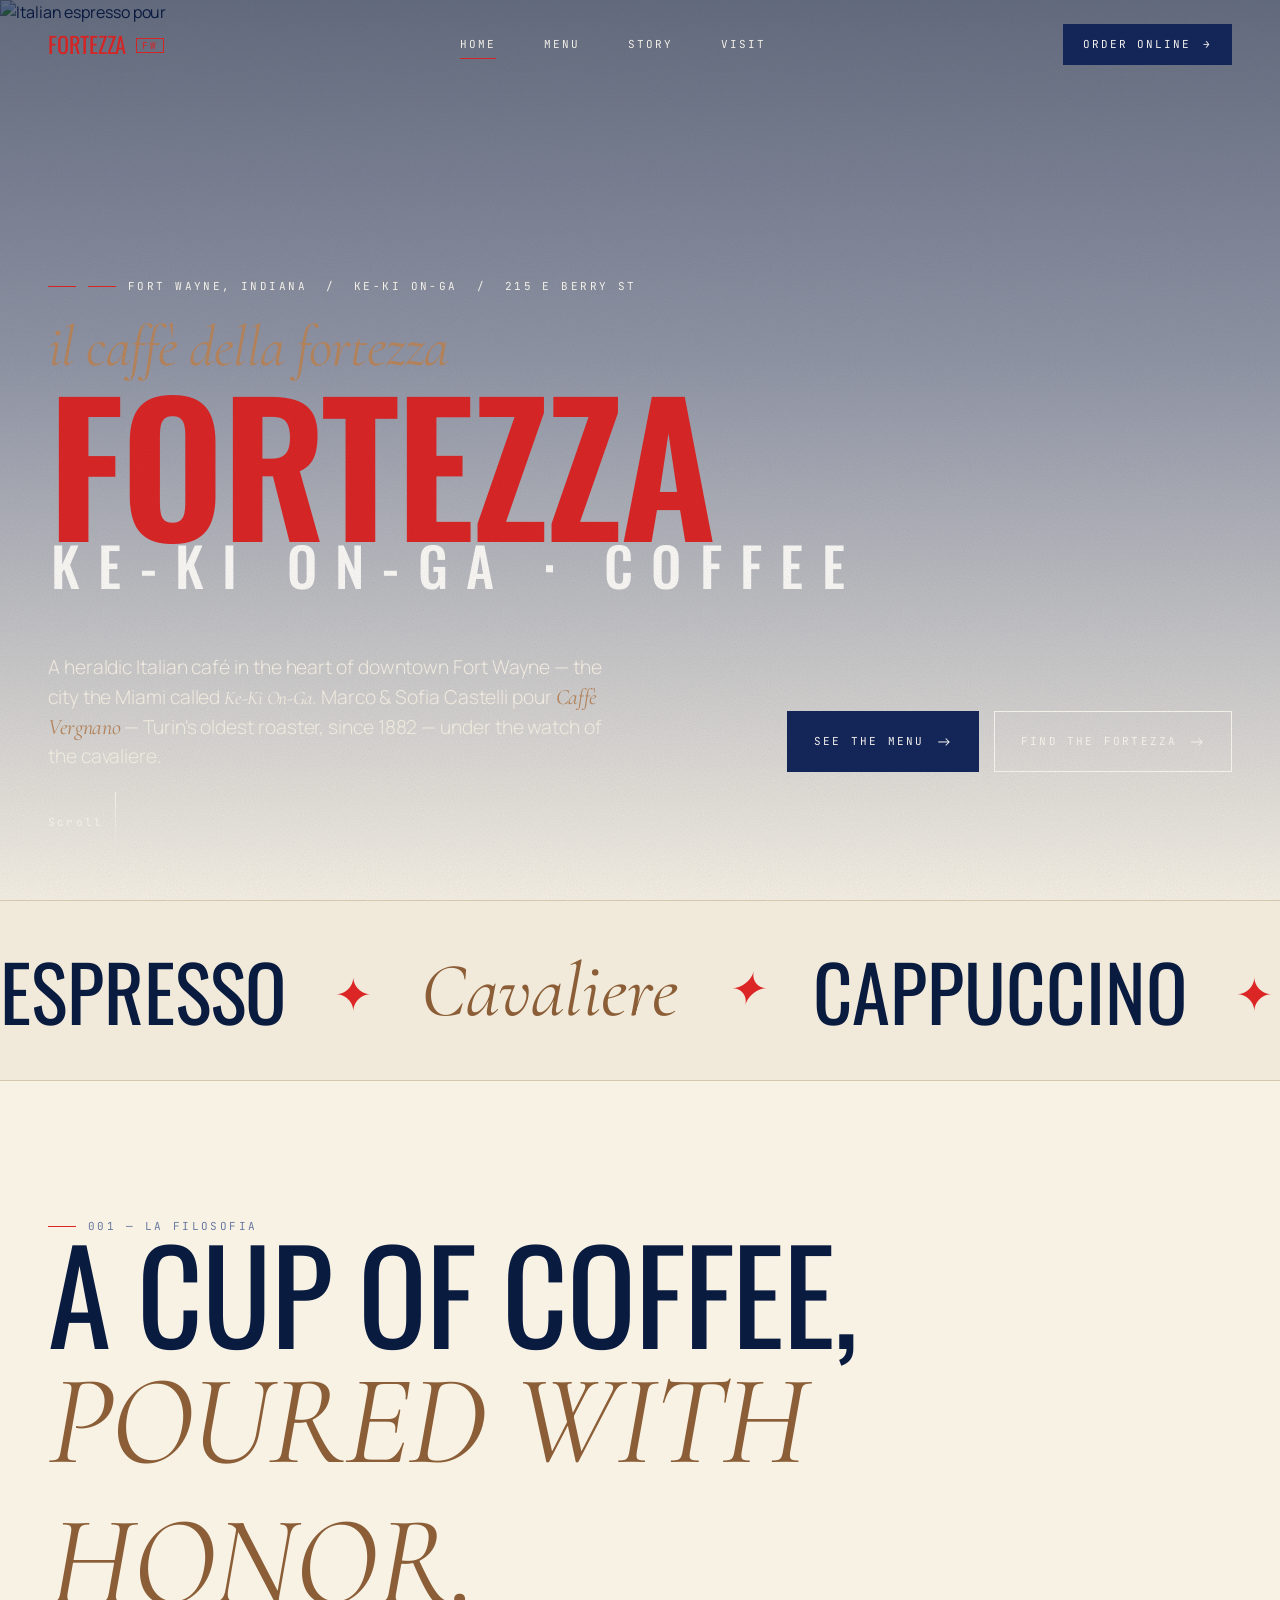
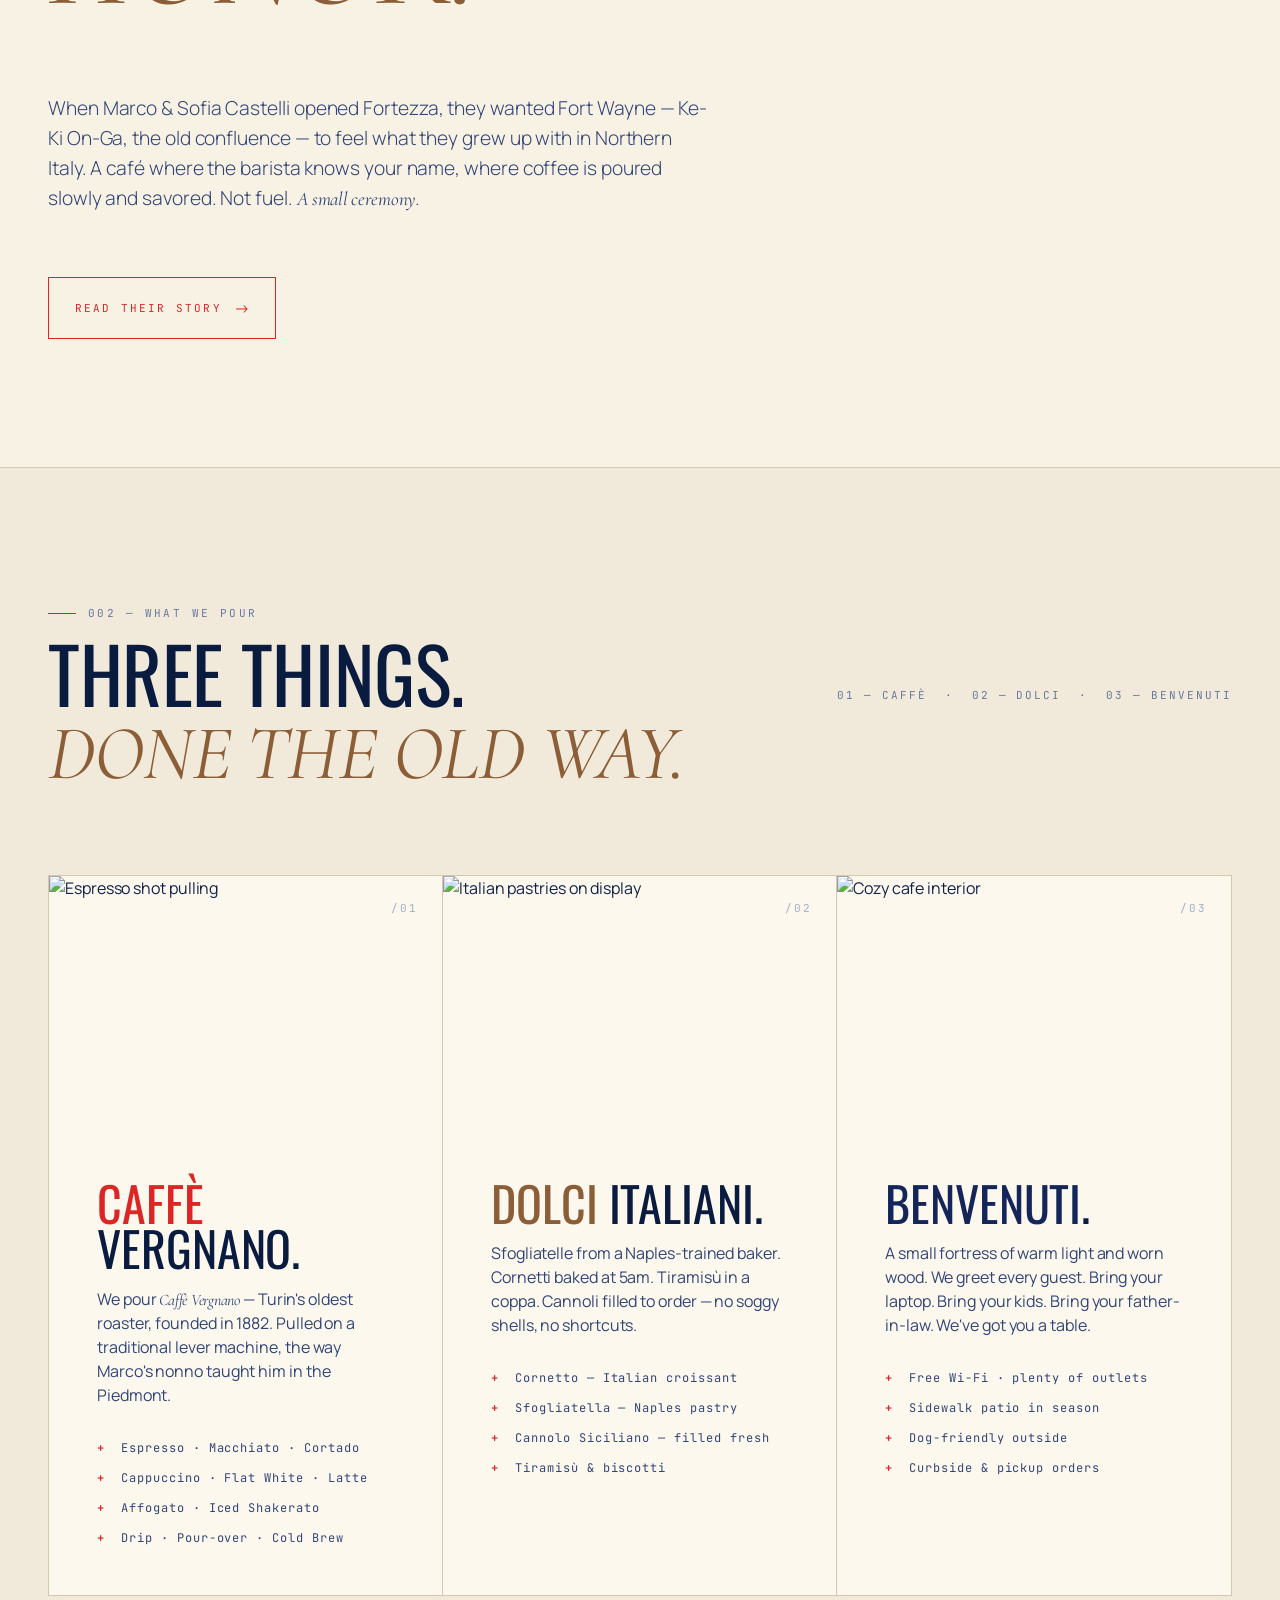
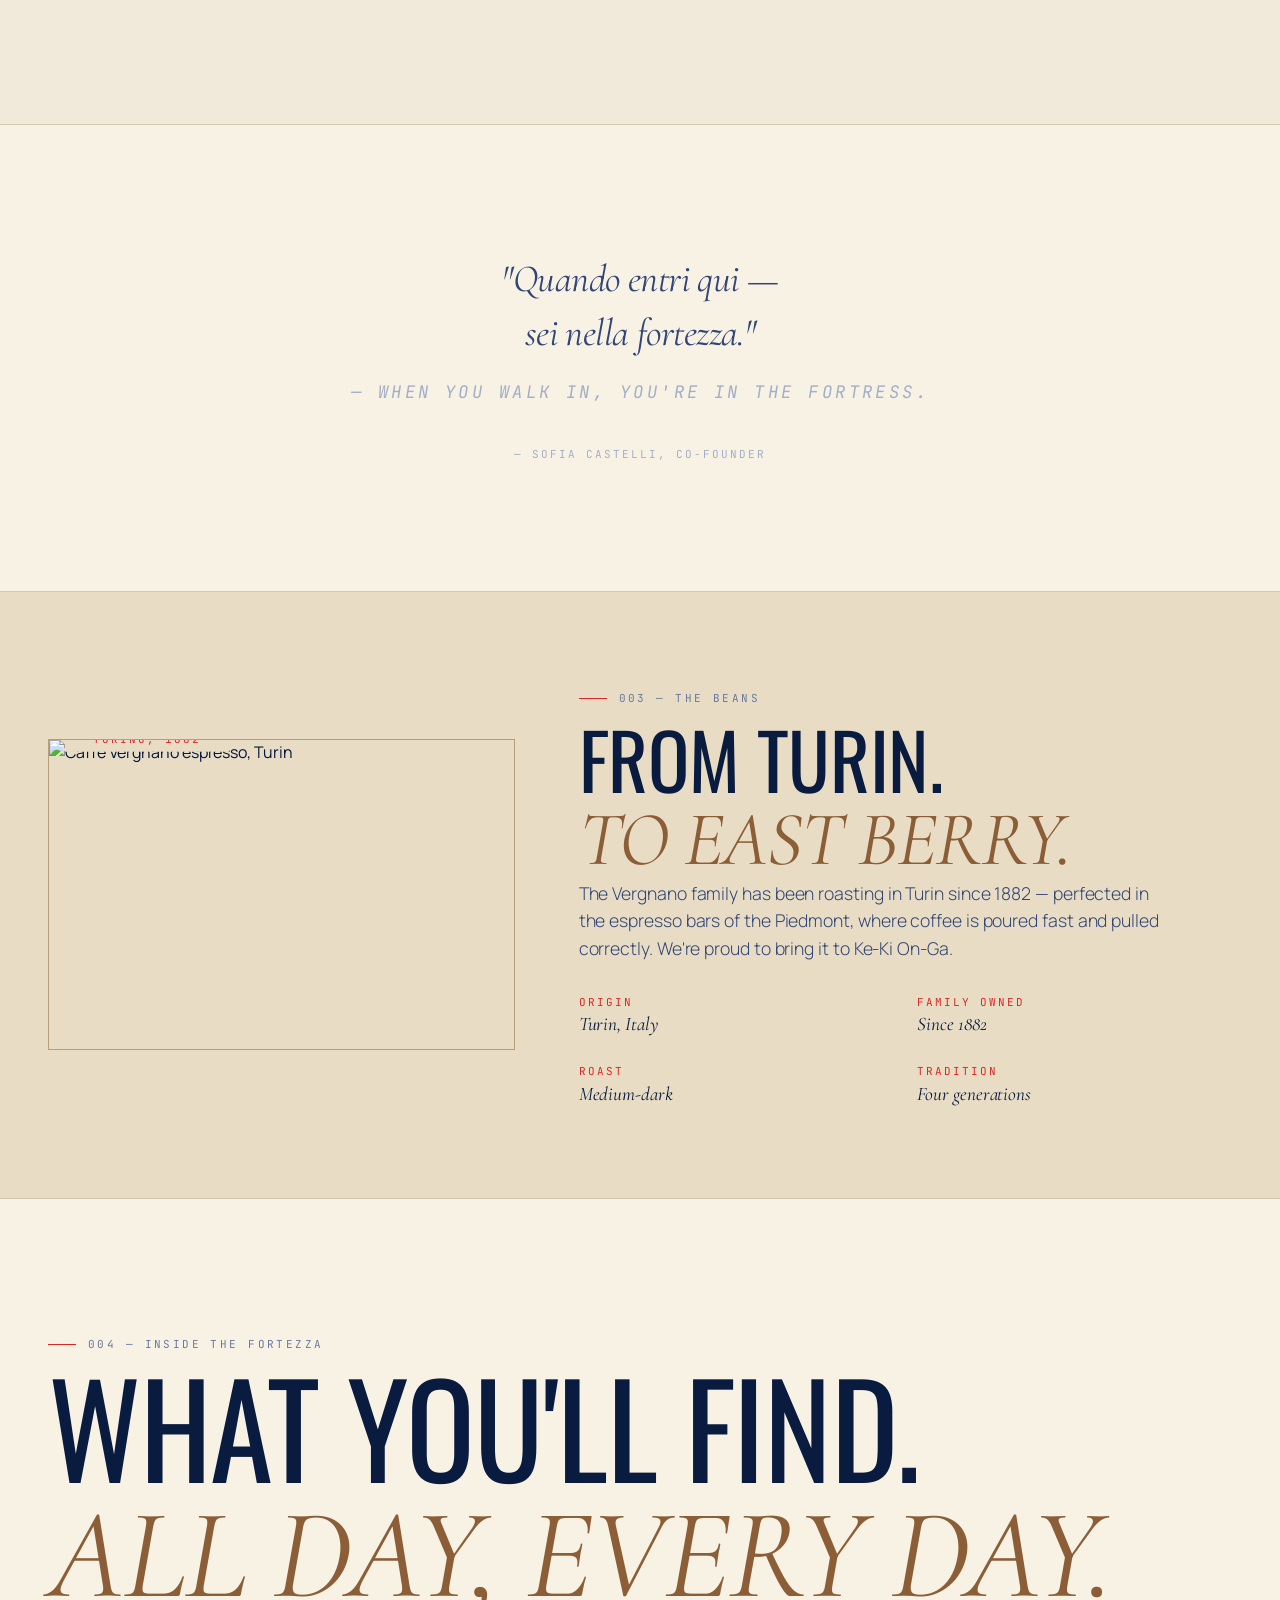
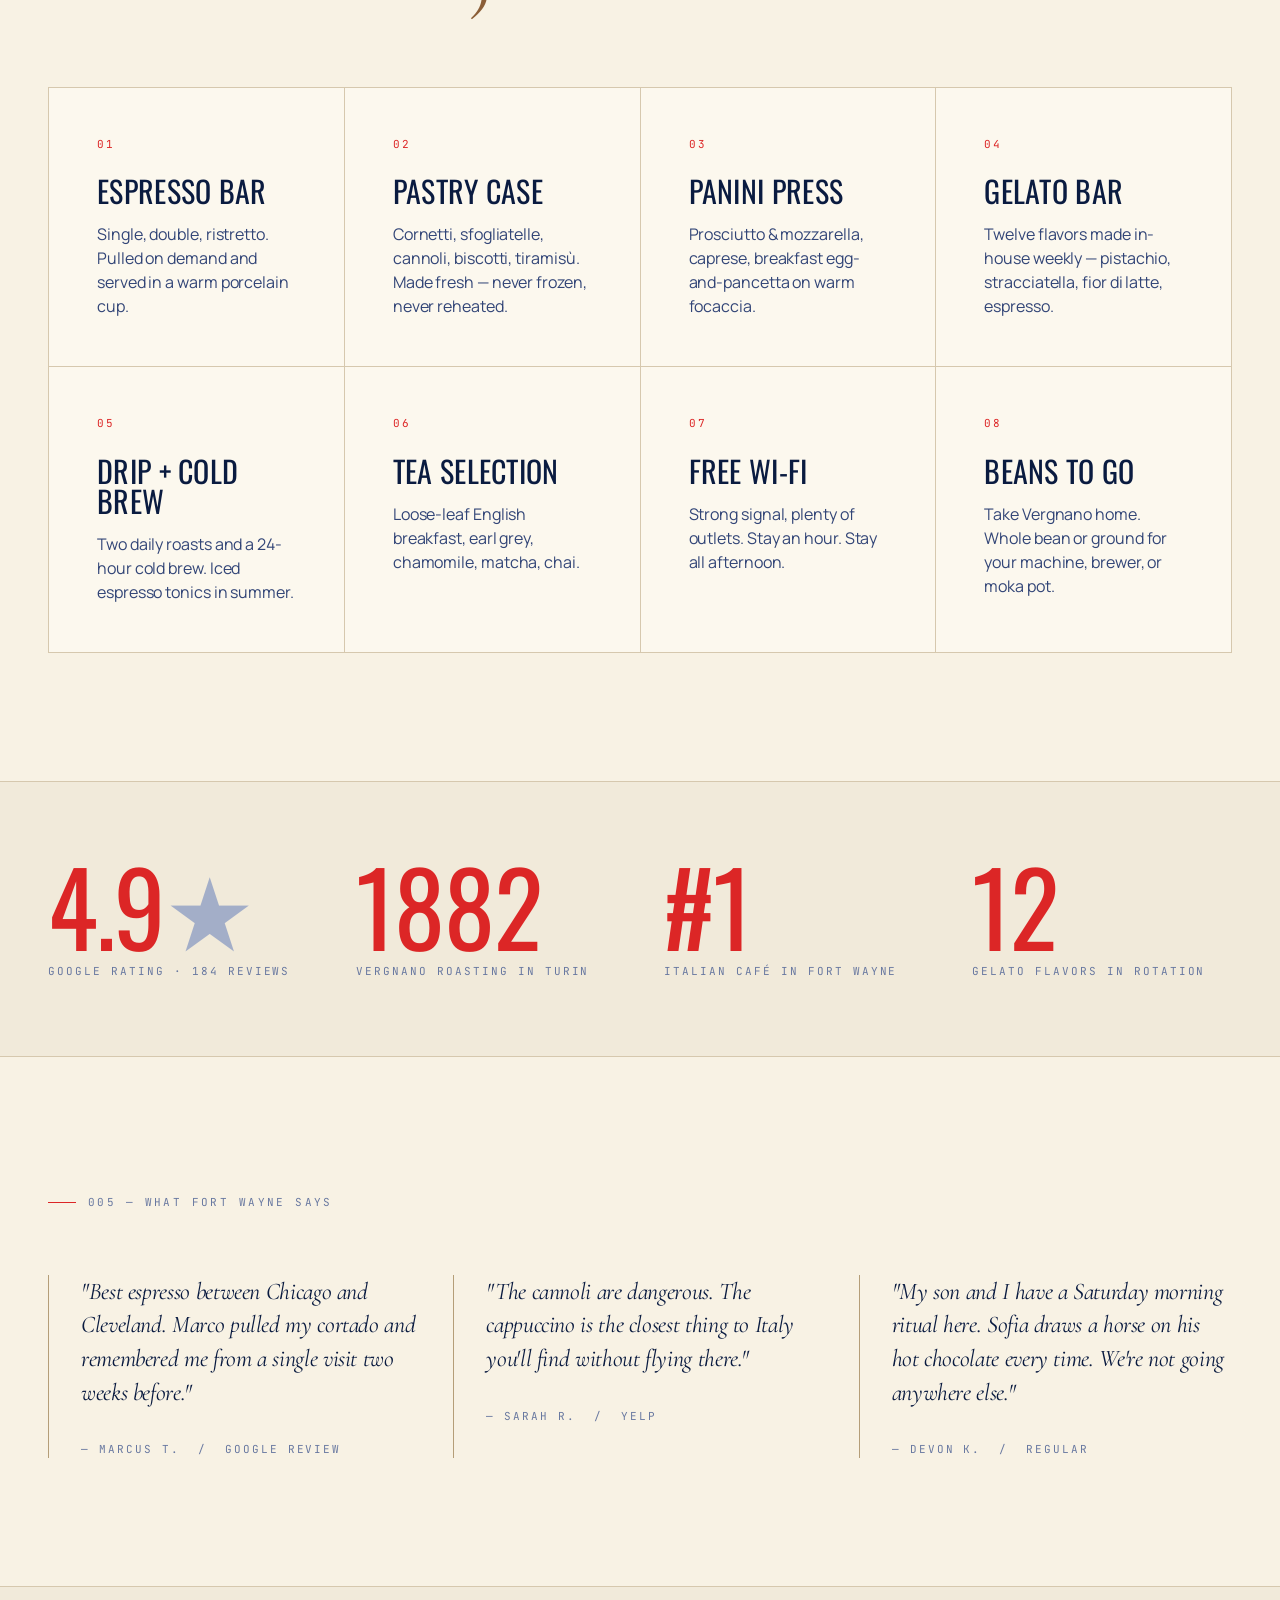
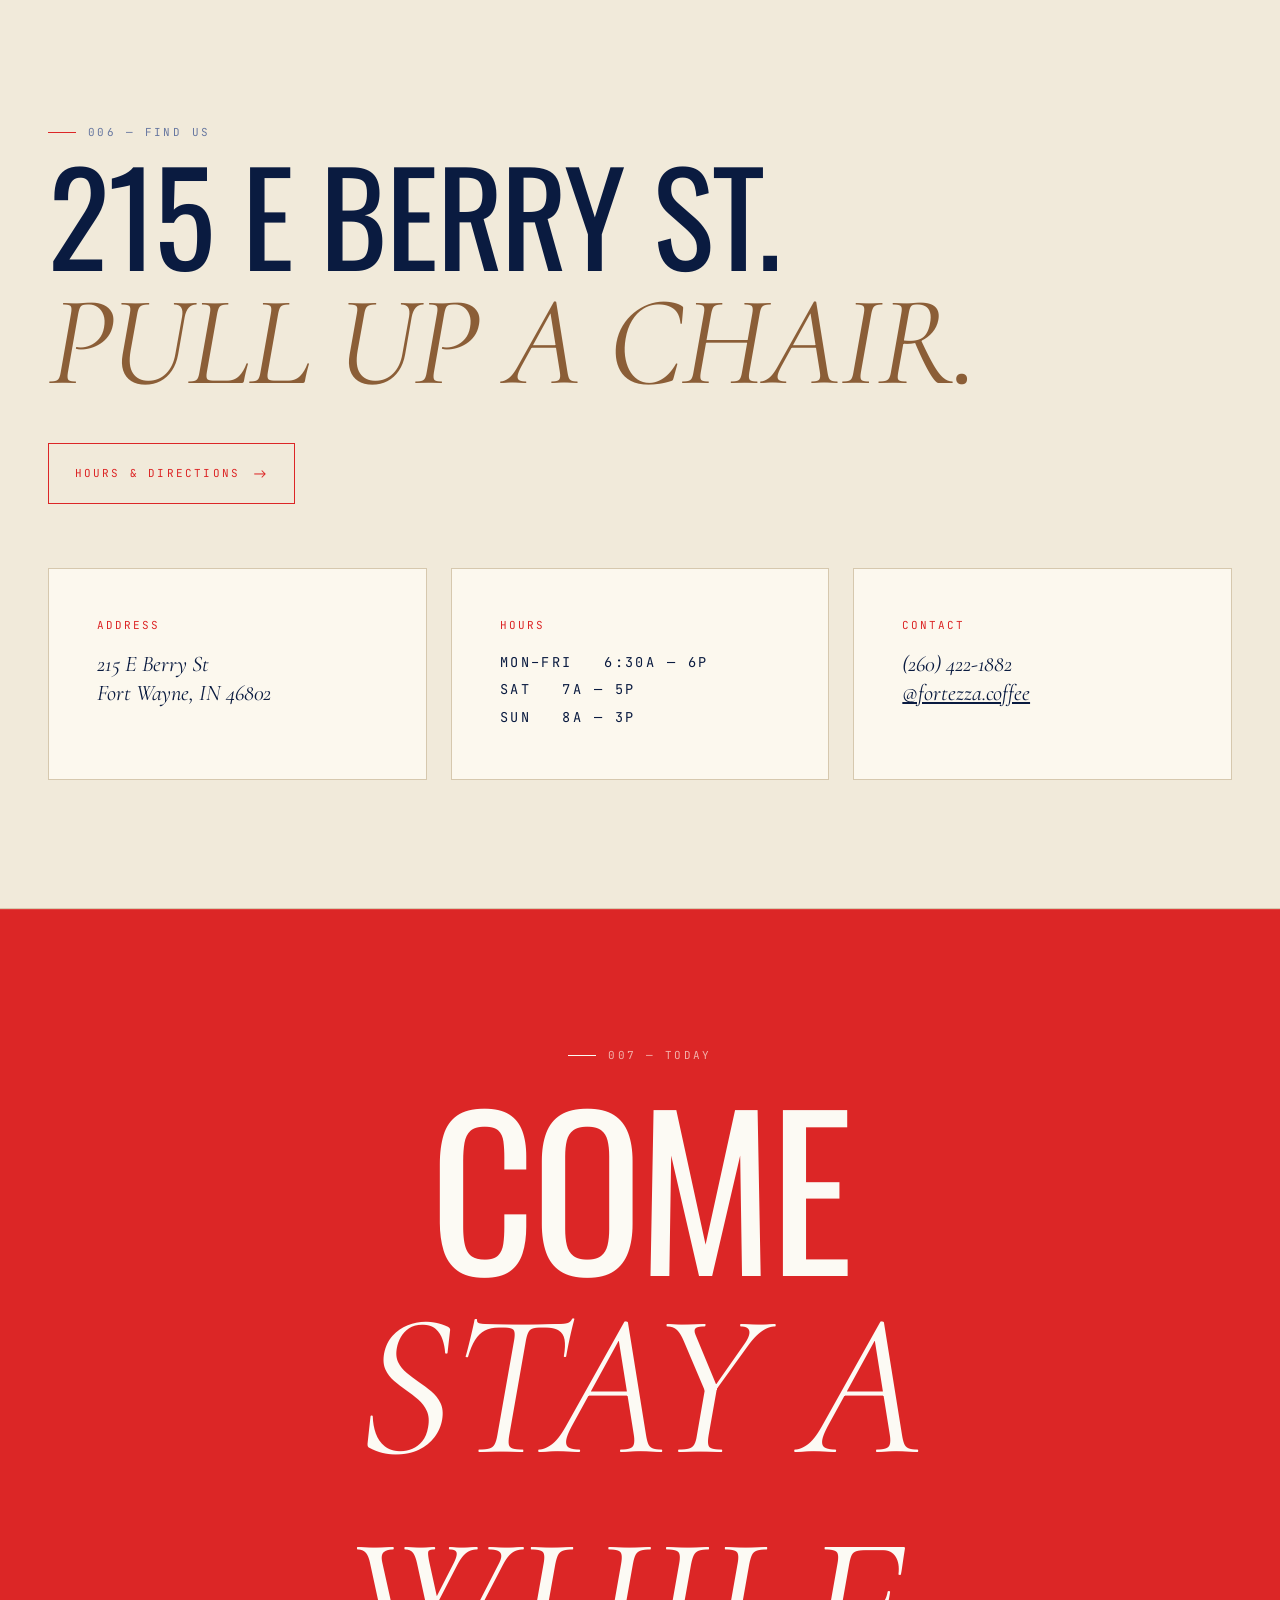
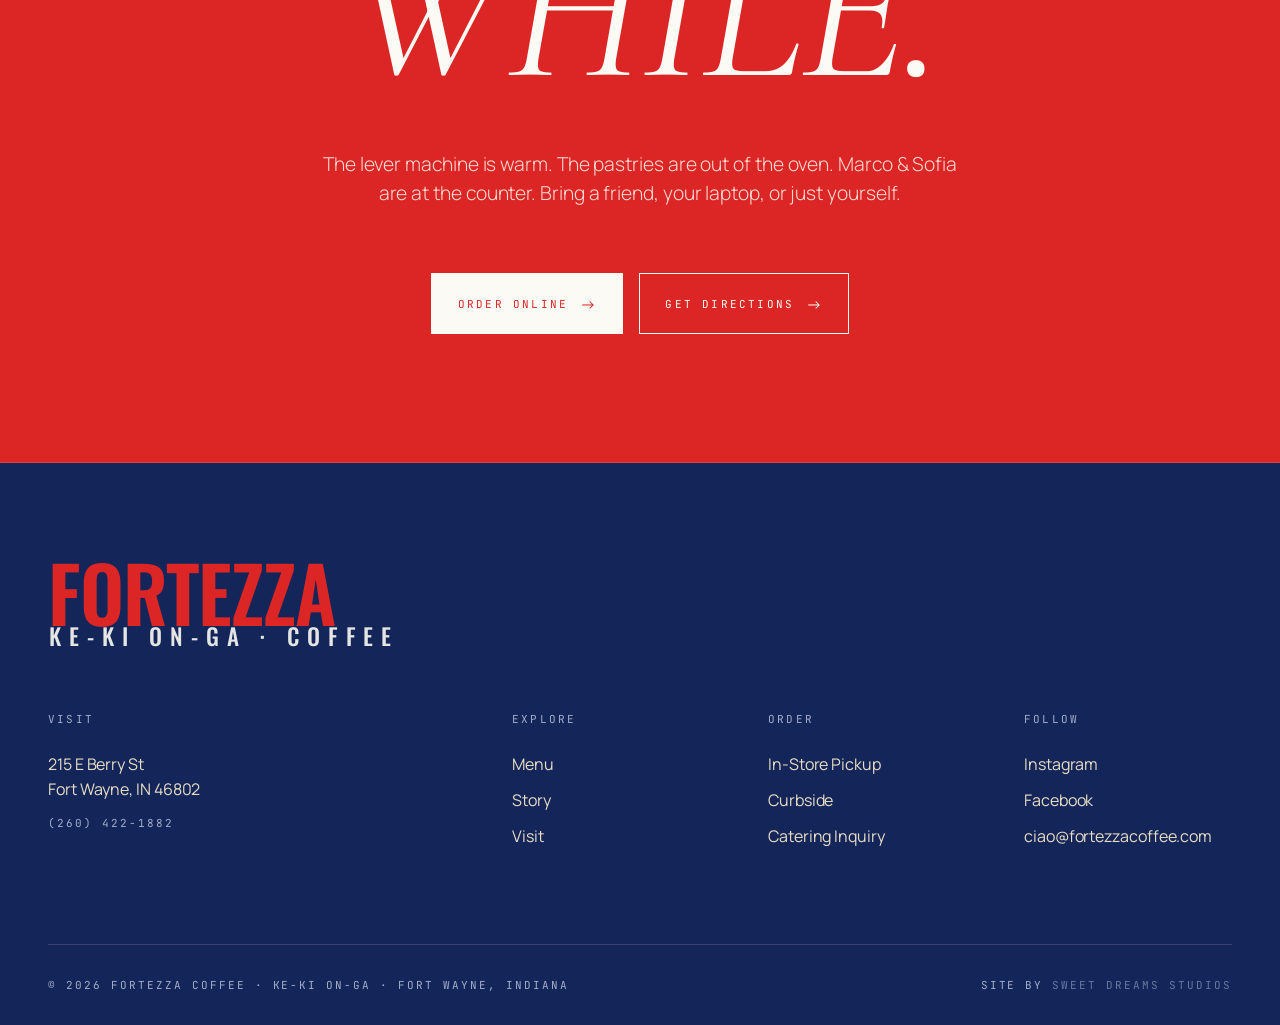
==== index.html @ df6d89ae "feat: initial Fortezza Coffee demo website Heraldic Italian café demo for Marco & Sofia Castelli — F" ====
<!DOCTYPE html>
<html lang="en">
<head>
<meta charset="UTF-8" />
<meta name="viewport" content="width=device-width, initial-scale=1.0" />
<title>Fortezza Coffee — Italian Espresso & Heritage in Fort Wayne (Ke-Ki On-Ga)</title>
<meta name="description" content="A heraldic Italian café in downtown Fort Wayne. Caffè Vergnano espresso from Turin, hand-pressed panini, dolci from Naples. Marco & Sofia Castelli — il caffè della fortezza." />
<meta property="og:title" content="Fortezza Coffee — Fort Wayne's Italian Stronghold" />
<meta property="og:description" content="Caffè Vergnano espresso, Italian dolci, and a heraldic welcome. 215 E Berry St, Fort Wayne — the heart of Ke-Ki On-Ga." />
<meta property="og:type" content="website" />
<meta property="og:image" content="assets/logo.svg" />

<link rel="preconnect" href="https://fonts.googleapis.com" />
<link rel="preconnect" href="https://fonts.gstatic.com" crossorigin />
<link href="https://fonts.googleapis.com/css2?family=Oswald:wght@300;400;500;600;700&family=Cormorant+Garamond:ital,wght@0,400;1,400;1,500&family=Manrope:wght@200;300;400;500;600&family=JetBrains+Mono:wght@400;500&display=swap" rel="stylesheet" />
<link rel="stylesheet" href="styles/globals.css" />
<link rel="icon" type="image/svg+xml" href="assets/favicon.svg" />
</head>
<body>

<!-- Navigation -->
<nav class="nav" id="nav">
  <a href="index.html" class="nav-brand">FORTEZZA</a>
  <div class="nav-links" id="navLinks">
    <a href="index.html" class="nav-link" aria-current="page">Home</a>
    <a href="menu.html" class="nav-link">Menu</a>
    <a href="story.html" class="nav-link">Story</a>
    <a href="visit.html" class="nav-link">Visit</a>
  </div>
  <a href="menu.html" class="nav-cta">Order Online <span aria-hidden="true">→</span></a>
  <button class="nav-toggle" id="navToggle" aria-label="Toggle menu">
    <span></span><span></span><span></span>
  </button>
</nav>

<!-- HERO -->
<header class="hero">
  <div class="hero-image">
    <img src="https://images.unsplash.com/photo-1495474472287-4d71bcdd2085?auto=format&fit=crop&w=2400&q=85" alt="Italian espresso pour" loading="eager" />
  </div>

  <div class="wrap" style="position:relative; z-index:2; flex:1; display:flex; flex-direction:column; justify-content:flex-end; padding-bottom:8rem; padding-top:10rem;">
    <div style="max-width: 1200px;">
      <div class="eyebrow fade-up" style="animation-delay:0.2s; color: var(--surface);">
        <span style="background: var(--rosso); height: 1px; width: 28px; display: inline-block;"></span>
        Fort Wayne, Indiana &nbsp;/&nbsp; Ke-Ki On-Ga &nbsp;/&nbsp; 215 E Berry St
      </div>
      <div class="fade-up" style="margin-top: 1.5rem; animation-delay:0.4s;">
        <div class="editorial" style="font-size: clamp(2rem, 5vw, 3.6rem); color: var(--crema); font-style: italic; margin-bottom: 0.5rem; line-height: 1;">il caffè della fortezza</div>
        <h1 class="logo-lockup" style="font-size: clamp(4.5rem, 14vw, 14rem); margin: 0;">
          <span class="logo-fortezza">Fortezza</span>
          <span class="logo-kekionga" style="color: var(--cream);">Ke-Ki On-Ga · Coffee</span>
        </h1>
      </div>
    </div>

    <div style="display:grid; grid-template-columns: 1fr 1fr; gap: var(--gutter); align-items:end; margin-top: 4rem;" class="hero-bottom">
      <p class="lead fade-up" style="animation-delay:0.7s; color: var(--bg);">
        A heraldic Italian café in the heart of downtown Fort Wayne — the city the Miami called <em class="editorial">Ke-Ki On-Ga</em>. Marco &amp; Sofia Castelli pour <span class="editorial text-crema" style="font-size:1.15em;">Caffè Vergnano</span> — Turin's oldest roaster, since 1882 — under the watch of the cavaliere.
      </p>
      <div class="fade-up flex gap-4" style="animation-delay:0.9s; justify-self:end; flex-wrap:wrap;">
        <a href="menu.html" class="btn btn-primary btn-arrow">See the Menu</a>
        <a href="visit.html" class="btn btn-arrow" style="color: var(--surface); border-color: var(--surface);">Find the Fortezza</a>
      </div>
    </div>
  </div>

  <div class="scroll-indicator">Scroll</div>
</header>

<!-- MARQUEE -->
<section class="marquee" aria-hidden="true">
  <div class="marquee-track">
    <span class="marquee-item">Espresso</span>
    <span class="marquee-item italic-item">Cavaliere</span>
    <span class="marquee-item">Cappuccino</span>
    <span class="marquee-item italic-item">Dolci</span>
    <span class="marquee-item">Affogato</span>
    <span class="marquee-item italic-item">Fortezza</span>
    <span class="marquee-item">Espresso</span>
    <span class="marquee-item italic-item">Ke-Ki On-Ga</span>
    <span class="marquee-item">Cappuccino</span>
    <span class="marquee-item italic-item">Vergnano</span>
  </div>
  <div class="marquee-track" aria-hidden="true">
    <span class="marquee-item">Espresso</span>
    <span class="marquee-item italic-item">Cavaliere</span>
    <span class="marquee-item">Cappuccino</span>
    <span class="marquee-item italic-item">Dolci</span>
    <span class="marquee-item">Affogato</span>
    <span class="marquee-item italic-item">Fortezza</span>
  </div>
</section>

<!-- MISSION / EDITORIAL SPREAD -->
<section class="section">
  <div class="wrap">
    <div class="grid-12">
      <div style="grid-column: 1 / span 4;" data-reveal>
        <span class="eyebrow">001 — La Filosofia</span>
      </div>
      <div style="grid-column: 5 / -1;">
        <h2 class="h-1" data-reveal>
          A cup of coffee, <br /><span class="editorial text-crema-deep">poured with honor.</span>
        </h2>
        <p class="lead mt-8" data-reveal data-delay="2">
          When Marco &amp; Sofia Castelli opened Fortezza, they wanted Fort Wayne — Ke-Ki On-Ga, the old confluence — to feel what they grew up with in Northern Italy. A café where the barista knows your name, where coffee is poured slowly and savored. Not fuel. <em class="editorial">A small ceremony.</em>
        </p>
        <div class="mt-8" data-reveal data-delay="3">
          <a href="story.html" class="btn btn-rosso btn-arrow">Read Their Story</a>
        </div>
      </div>
    </div>
  </div>
</section>

<!-- THREE PILLARS — Coffee / Dolci / Welcome -->
<section class="section" style="background: var(--bg-1); border-block: 1px solid var(--border);">
  <div class="wrap">
    <div class="flex justify-between items-center" style="margin-bottom: 5rem; flex-wrap:wrap; gap: var(--s-6);" data-reveal>
      <div>
        <span class="eyebrow">002 — What We Pour</span>
        <h2 class="h-2 mt-4">Three things.<br /><span class="editorial text-crema-deep">Done the old way.</span></h2>
      </div>
      <p class="text-dim mono">01 — Caffè &nbsp;·&nbsp; 02 — Dolci &nbsp;·&nbsp; 03 — Benvenuti</p>
    </div>

    <div class="grid grid-3" style="gap: 0; border: 1px solid var(--border);">
      <!-- Coffee -->
      <article class="pillar" data-reveal>
        <div class="pillar-num mono">/01</div>
        <div class="pillar-image">
          <img src="https://images.unsplash.com/photo-1510707577719-ae7c14805e3a?auto=format&fit=crop&w=900&q=85" alt="Espresso shot pulling" loading="lazy" />
        </div>
        <div class="pillar-body">
          <h3 class="h-3"><span class="text-rosso">Caffè</span> Vergnano.</h3>
          <p class="text-soft mt-4">We pour <em class="editorial">Caffè Vergnano</em> — Turin's oldest roaster, founded in 1882. Pulled on a traditional lever machine, the way Marco's nonno taught him in the Piedmont.</p>
          <ul class="pillar-list mt-6">
            <li>Espresso · Macchiato · Cortado</li>
            <li>Cappuccino · Flat White · Latte</li>
            <li>Affogato · Iced Shakerato</li>
            <li>Drip · Pour-over · Cold Brew</li>
          </ul>
        </div>
      </article>

      <!-- Dolci -->
      <article class="pillar" data-reveal data-delay="2">
        <div class="pillar-num mono">/02</div>
        <div class="pillar-image">
          <img src="https://images.unsplash.com/photo-1565538810643-b5bdb714032a?auto=format&fit=crop&w=900&q=85" alt="Italian pastries on display" loading="lazy" />
        </div>
        <div class="pillar-body">
          <h3 class="h-3"><span class="text-crema-deep">Dolci</span> Italiani.</h3>
          <p class="text-soft mt-4">Sfogliatelle from a Naples-trained baker. Cornetti baked at 5am. Tiramisù in a coppa. Cannoli filled to order — no soggy shells, no shortcuts.</p>
          <ul class="pillar-list mt-6">
            <li>Cornetto — Italian croissant</li>
            <li>Sfogliatella — Naples pastry</li>
            <li>Cannolo Siciliano — filled fresh</li>
            <li>Tiramisù &amp; biscotti</li>
          </ul>
        </div>
      </article>

      <!-- Welcome -->
      <article class="pillar" data-reveal data-delay="3">
        <div class="pillar-num mono">/03</div>
        <div class="pillar-image">
          <img src="https://images.unsplash.com/photo-1559925393-8be0ec4767c8?auto=format&fit=crop&w=900&q=85" alt="Cozy cafe interior" loading="lazy" />
        </div>
        <div class="pillar-body">
          <h3 class="h-3"><span class="text-espresso">Benvenuti</span>.</h3>
          <p class="text-soft mt-4">A small fortress of warm light and worn wood. We greet every guest. Bring your laptop. Bring your kids. Bring your father-in-law. We've got you a table.</p>
          <ul class="pillar-list mt-6">
            <li>Free Wi-Fi · plenty of outlets</li>
            <li>Sidewalk patio in season</li>
            <li>Dog-friendly outside</li>
            <li>Curbside &amp; pickup orders</li>
          </ul>
        </div>
      </article>
    </div>
  </div>
</section>

<!-- LARGE STATEMENT -->
<section class="section">
  <div class="wrap center" style="max-width: 1100px;">
    <p class="editorial" style="font-size: clamp(1.5rem, 3vw, 2.6rem); color: var(--text-soft); line-height:1.4;" data-reveal>
      "Quando entri qui — <br />sei nella fortezza." <br />
      <span class="mono text-faint" style="font-size: 0.45em; letter-spacing: 0.2em; display: inline-block; margin-top: 1.2rem;">— When you walk in, you're in the fortress.</span>
    </p>
    <div class="mono mt-6 text-faint" data-reveal data-delay="1">— Sofia Castelli, Co-founder</div>
  </div>
</section>

<!-- VERGNANO / FEATURE STORY — side-by-side spread, stacks cleanly on mobile -->
<section class="section" style="background: var(--bg-2); border-block: 1px solid var(--border); position: relative; overflow: hidden; padding: clamp(3rem, 7vw, 6rem) 0;">
  <div class="wrap">
    <div class="feature-spread">
      <div class="feature-img" data-reveal>
        <img src="https://images.unsplash.com/photo-1442550528053-c431ecb55509?auto=format&fit=crop&w=1200&q=85" alt="Caffè Vergnano espresso, Turin" loading="lazy" />
        <div class="mono" style="position: absolute; top: -1px; left: 16px; background: var(--bg-2); padding: 4px 10px; color: var(--rosso); transform: translateY(-50%);">— Torino, 1882 —</div>
      </div>
      <div>
        <span class="eyebrow" data-reveal>003 — The Beans</span>
        <h2 class="h-2 mt-4" data-reveal data-delay="1">
          From Turin.<br /><span class="editorial text-crema-deep">To East Berry.</span>
        </h2>
        <p class="lead mt-5" data-reveal data-delay="2" style="font-size: 1.1rem;">
          The Vergnano family has been roasting in Turin since 1882 — perfected in the espresso bars of the Piedmont, where coffee is poured fast and pulled correctly. We're proud to bring it to Ke-Ki On-Ga.
        </p>
        <div class="grid grid-2 mt-6" style="gap: var(--s-5);" data-reveal data-delay="3">
          <div>
            <div class="mono text-rosso">Origin</div>
            <p class="mt-2" style="font-family: var(--font-editorial); font-style: italic; font-size: 1.2rem;">Turin, Italy</p>
          </div>
          <div>
            <div class="mono text-rosso">Family Owned</div>
            <p class="mt-2" style="font-family: var(--font-editorial); font-style: italic; font-size: 1.2rem;">Since 1882</p>
          </div>
          <div>
            <div class="mono text-rosso">Roast</div>
            <p class="mt-2" style="font-family: var(--font-editorial); font-style: italic; font-size: 1.2rem;">Medium-dark</p>
          </div>
          <div>
            <div class="mono text-rosso">Tradition</div>
            <p class="mt-2" style="font-family: var(--font-editorial); font-style: italic; font-size: 1.2rem;">Four generations</p>
          </div>
        </div>
      </div>
    </div>
  </div>
</section>

<!-- WHAT'S INSIDE -->
<section class="section">
  <div class="wrap">
    <div data-reveal>
      <span class="eyebrow">004 — Inside the Fortezza</span>
      <h2 class="h-1 mt-4">What you'll find. <br /><span class="editorial text-crema-deep">All day, every day.</span></h2>
    </div>

    <div class="grid grid-4 mt-8 inside-grid">
      <div class="inside-card" data-reveal>
        <div class="inside-num">01</div>
        <h4 class="h-4">Espresso Bar</h4>
        <p class="text-soft">Single, double, ristretto. Pulled on demand and served in a warm porcelain cup.</p>
      </div>
      <div class="inside-card" data-reveal data-delay="1">
        <div class="inside-num">02</div>
        <h4 class="h-4">Pastry Case</h4>
        <p class="text-soft">Cornetti, sfogliatelle, cannoli, biscotti, tiramisù. Made fresh — never frozen, never reheated.</p>
      </div>
      <div class="inside-card" data-reveal data-delay="2">
        <div class="inside-num">03</div>
        <h4 class="h-4">Panini Press</h4>
        <p class="text-soft">Prosciutto &amp; mozzarella, caprese, breakfast egg-and-pancetta on warm focaccia.</p>
      </div>
      <div class="inside-card" data-reveal data-delay="3">
        <div class="inside-num">04</div>
        <h4 class="h-4">Gelato Bar</h4>
        <p class="text-soft">Twelve flavors made in-house weekly — pistachio, stracciatella, fior di latte, espresso.</p>
      </div>
      <div class="inside-card" data-reveal>
        <div class="inside-num">05</div>
        <h4 class="h-4">Drip + Cold Brew</h4>
        <p class="text-soft">Two daily roasts and a 24-hour cold brew. Iced espresso tonics in summer.</p>
      </div>
      <div class="inside-card" data-reveal data-delay="1">
        <div class="inside-num">06</div>
        <h4 class="h-4">Tea Selection</h4>
        <p class="text-soft">Loose-leaf English breakfast, earl grey, chamomile, matcha, chai.</p>
      </div>
      <div class="inside-card" data-reveal data-delay="2">
        <div class="inside-num">07</div>
        <h4 class="h-4">Free Wi-Fi</h4>
        <p class="text-soft">Strong signal, plenty of outlets. Stay an hour. Stay all afternoon.</p>
      </div>
      <div class="inside-card" data-reveal data-delay="3">
        <div class="inside-num">08</div>
        <h4 class="h-4">Beans to Go</h4>
        <p class="text-soft">Take Vergnano home. Whole bean or ground for your machine, brewer, or moka pot.</p>
      </div>
    </div>
  </div>
</section>

<!-- STATS / NUMBERS -->
<section class="section section-tight" style="background: var(--bg-1); border-block: 1px solid var(--border);">
  <div class="wrap">
    <div class="grid grid-4 stats-grid">
      <div data-reveal>
        <div class="display text-rosso" style="font-size: clamp(4rem, 8vw, 7rem); line-height: 0.9;">4.9<span style="color: var(--text-faint);">★</span></div>
        <div class="mono text-dim mt-3">Google Rating · 184 Reviews</div>
      </div>
      <div data-reveal data-delay="1">
        <div class="display text-rosso" style="font-size: clamp(4rem, 8vw, 7rem); line-height: 0.9;">1882</div>
        <div class="mono text-dim mt-3">Vergnano Roasting in Turin</div>
      </div>
      <div data-reveal data-delay="2">
        <div class="display text-rosso" style="font-size: clamp(4rem, 8vw, 7rem); line-height: 0.9;">#1</div>
        <div class="mono text-dim mt-3">Italian Café in Fort Wayne</div>
      </div>
      <div data-reveal data-delay="3">
        <div class="display text-rosso" style="font-size: clamp(4rem, 8vw, 7rem); line-height: 0.9;">12</div>
        <div class="mono text-dim mt-3">Gelato Flavors in Rotation</div>
      </div>
    </div>
  </div>
</section>

<!-- TESTIMONIALS -->
<section class="section">
  <div class="wrap">
    <span class="eyebrow" data-reveal>005 — What Fort Wayne Says</span>
    <div class="grid grid-3 mt-8">
      <blockquote class="quote-card" data-reveal>
        <p class="editorial" style="font-size: 1.5rem; color: var(--text); line-height:1.4;">"Best espresso between Chicago and Cleveland. Marco pulled my cortado and remembered me from a single visit two weeks before."</p>
        <footer class="mono mt-6 text-dim">— Marcus T. &nbsp;/&nbsp; Google Review</footer>
      </blockquote>
      <blockquote class="quote-card" data-reveal data-delay="1">
        <p class="editorial" style="font-size: 1.5rem; color: var(--text); line-height:1.4;">"The cannoli are dangerous. The cappuccino is the closest thing to Italy you'll find without flying there."</p>
        <footer class="mono mt-6 text-dim">— Sarah R. &nbsp;/&nbsp; Yelp</footer>
      </blockquote>
      <blockquote class="quote-card" data-reveal data-delay="2">
        <p class="editorial" style="font-size: 1.5rem; color: var(--text); line-height:1.4;">"My son and I have a Saturday morning ritual here. Sofia draws a horse on his hot chocolate every time. We're not going anywhere else."</p>
        <footer class="mono mt-6 text-dim">— Devon K. &nbsp;/&nbsp; Regular</footer>
      </blockquote>
    </div>
  </div>
</section>

<!-- VISIT TEASE -->
<section class="section" style="background: var(--bg-1); border-block: 1px solid var(--border);">
  <div class="wrap">
    <div class="flex justify-between items-center" style="flex-wrap:wrap; gap: var(--s-6);" data-reveal>
      <div>
        <span class="eyebrow">006 — Find Us</span>
        <h2 class="h-1 mt-4">215 E Berry St.<br /><span class="editorial text-crema-deep">Pull up a chair.</span></h2>
      </div>
      <a href="visit.html" class="btn btn-rosso btn-arrow">Hours &amp; Directions</a>
    </div>

    <div class="grid grid-3 mt-8" style="gap: var(--s-5);">
      <div class="card" data-reveal>
        <div class="mono text-rosso">Address</div>
        <p class="mt-4" style="font-family: var(--font-editorial); font-style: italic; font-size: 1.4rem; line-height: 1.3;">215 E Berry St<br />Fort Wayne, IN 46802</p>
      </div>
      <div class="card" data-reveal data-delay="1">
        <div class="mono text-rosso">Hours</div>
        <p class="mt-4 mono" style="font-size: 0.85rem; line-height: 2;">
          MON–FRI &nbsp; 6:30A — 6P<br />
          SAT &nbsp; 7A — 5P<br />
          SUN &nbsp; 8A — 3P
        </p>
      </div>
      <div class="card" data-reveal data-delay="2">
        <div class="mono text-rosso">Contact</div>
        <p class="mt-4" style="font-family: var(--font-editorial); font-style: italic; font-size: 1.4rem; line-height: 1.3;">
          (260) 422-1882<br />
          <a href="https://instagram.com/fortezza.coffee" target="_blank" rel="noopener" style="text-decoration: underline;">@fortezza.coffee</a>
        </p>
      </div>
    </div>
  </div>
</section>

<!-- FINAL CTA — rosso for closing punch -->
<section class="section section-rosso" style="padding: clamp(5rem, 10vw, 9rem) 0; position:relative; overflow:hidden;">
  <div class="wrap center" style="position:relative;">
    <span class="eyebrow" data-reveal>007 — Today</span>
    <h2 class="h-mega mt-6" data-reveal data-delay="1">
      Come<br />
      <span class="editorial">stay a while.</span>
    </h2>
    <p class="lead mt-6" style="margin-inline:auto;" data-reveal data-delay="2">
      The lever machine is warm. The pastries are out of the oven. Marco &amp; Sofia are at the counter. Bring a friend, your laptop, or just yourself.
    </p>
    <div class="mt-8 flex gap-4" style="justify-content:center; flex-wrap:wrap;" data-reveal data-delay="3">
      <a href="menu.html" class="btn btn-primary btn-arrow">Order Online</a>
      <a href="visit.html" class="btn btn-arrow">Get Directions</a>
    </div>
  </div>
</section>

<!-- Footer -->
<footer class="footer">
  <div class="wrap">
    <div class="logo-lockup footer-brand" style="font-size: clamp(2.8rem, 6vw, 5rem);">
      <span class="logo-fortezza">Fortezza</span>
      <span class="logo-kekionga">Ke-Ki On-Ga · Coffee</span>
    </div>
    <div class="footer-grid mt-8">
      <div class="footer-col">
        <h4>Visit</h4>
        <p style="line-height:1.6;">
          215 E Berry St<br />
          Fort Wayne, IN 46802<br />
          <span class="mono mt-3" style="display:inline-block; color: var(--text-faint);">(260) 422-1882</span>
        </p>
      </div>
      <div class="footer-col">
        <h4>Explore</h4>
        <ul>
          <li><a href="menu.html">Menu</a></li>
          <li><a href="story.html">Story</a></li>
          <li><a href="visit.html">Visit</a></li>
        </ul>
      </div>
      <div class="footer-col">
        <h4>Order</h4>
        <ul>
          <li><a href="visit.html">In-Store Pickup</a></li>
          <li><a href="visit.html">Curbside</a></li>
          <li><a href="visit.html">Catering Inquiry</a></li>
        </ul>
      </div>
      <div class="footer-col">
        <h4>Follow</h4>
        <ul>
          <li><a href="https://instagram.com/fortezza.coffee" target="_blank" rel="noopener">Instagram</a></li>
          <li><a href="https://www.facebook.com/fortezzacoffee.fw/" target="_blank" rel="noopener">Facebook</a></li>
          <li><a href="mailto:ciao@fortezzacoffee.com">ciao@fortezzacoffee.com</a></li>
        </ul>
      </div>
    </div>
    <div class="footer-bottom">
      <span>© <span data-year>2026</span> Fortezza Coffee · Ke-Ki On-Ga · Fort Wayne, Indiana</span>
      <span>Site by <a href="https://sweetdreamsmusic.com" target="_blank" rel="noopener">Sweet Dreams Studios</a></span>
    </div>
  </div>
</footer>

<!-- Cart FAB -->
<button class="cart-fab" id="cartFab" aria-label="View your order">
  <span>BAG</span>
  <span class="cart-fab-count" id="cartFabCount">0</span>
</button>

<!-- Cart overlay + drawer -->
<div class="cart-overlay" id="cartOverlay" aria-hidden="true"></div>
<aside class="cart-drawer" id="cartDrawer" aria-label="Your order" role="dialog">
  <div class="cart-header">
    <div>
      <div class="cart-title">Your order</div>
      <div style="font-family: var(--font-mono); font-size: 0.65rem; letter-spacing: 0.2em; text-transform: uppercase; color: var(--text-dim); margin-top: 0.25rem;">Pickup · ready in 15–20 min</div>
    </div>
    <button class="cart-close" id="cartClose" aria-label="Close cart">✕</button>
  </div>
  <div class="cart-body" id="cartBody"></div>
  <div class="cart-footer" id="cartFooter">
    <div class="cart-total">
      <span class="cart-total-label">Subtotal</span>
      <span class="cart-total-amount" id="cartTotal">$0.00</span>
    </div>
    <a href="order.html" class="btn btn-primary btn-arrow" style="width: 100%; justify-content: center;">Checkout</a>
    <p class="cart-note">Demo only · prices are illustrative · pay at pickup</p>
  </div>
</aside>

<script src="scripts/main.js" defer></script>
<script src="scripts/cart.js" defer></script>
</body>
</html>
---- styles/globals.css ----
/* ==========================================================================
   FORTEZZA COFFEE — Design System
   Italian heraldry × Fort Wayne / Ke-Ki On-Ga heritage × specialty café craft
   Royal navy + cavaliere red on warm cream parchment.
   ========================================================================== */

/* ---------- Reset / Normalize ---------- */
*, *::before, *::after { box-sizing: border-box; margin: 0; padding: 0; }
html { -webkit-text-size-adjust: 100%; }
body { line-height: 1.5; -webkit-font-smoothing: antialiased; -moz-osx-font-smoothing: grayscale; }
img, picture, video, canvas, svg { display: block; max-width: 100%; }
input, button, textarea, select { font: inherit; color: inherit; background: none; border: none; }
button { cursor: pointer; }
a { color: inherit; text-decoration: none; }
ul, ol { list-style: none; }
::selection { background: var(--rosso); color: var(--cream); }

/* ---------- Design Tokens ---------- */
:root {
  /* Colors — warm cream parchment, royal navy, cavaliere red, heraldic gold */
  --bg: #F8F2E4;            /* page cream — warm parchment, like aged paper */
  --bg-1: #F1EADA;          /* slightly deeper cream */
  --bg-2: #E8DDC4;          /* tan parchment */
  --surface: #FCF8EE;       /* milk-white surface */
  --surface-2: #F8F1DF;
  --border: #D6C8AE;
  --border-strong: #B59E78;

  /* Primary dark = royal navy (replaces brown espresso). Variable name kept
     so all existing component classes continue to work cleanly. */
  --espresso: #142659;      /* deep navy — primary dark surface + text */
  --espresso-2: #1E3A8C;    /* royal blue — slightly lighter navy */
  --text: #0A1B40;          /* deepest navy — primary text */
  --text-soft: #324577;
  --text-dim: #6878A0;
  --text-faint: #A3AEC8;

  --crema: #B8865D;         /* warm caramel crema — secondary accent kept for café warmth */
  --crema-deep: #8B5E37;    /* deep roast */
  --crema-glow: rgba(184, 134, 93, 0.25);

  --cream: #FCFAF4;         /* light text on dark surfaces (milk foam) */

  --rosso: #DC2626;         /* cavaliere red — the horse, the flag */
  --rosso-deep: #991B1B;

  /* Fortezza-specific aliases (semantic clarity for the rebrand) */
  --blu: #1E3A8C;           /* royal blue — alias of --espresso-2 */
  --blu-deep: #142659;      /* deep navy — alias of --espresso */
  --blu-night: #0A1B40;     /* deepest, almost black-blue */

  --olive: #4F6F3A;         /* secondary natural accent — slightly cooler */
  --gold: #C9A24E;          /* heraldic gold — fortress detail */

  /* Typography — display swapped from Anton to Oswald for a heraldic, condensed-classic feel */
  --font-brand: 'Oswald', 'Anton', 'Impact', sans-serif;  /* brand wordmark */
  --font-display: 'Oswald', 'Anton', 'Impact', sans-serif;
  --font-editorial: 'Cormorant Garamond', 'Times New Roman', serif;
  --font-body: 'Manrope', system-ui, sans-serif;
  --font-mono: 'JetBrains Mono', 'SF Mono', monospace;

  /* Spacing scale */
  --s-1: 0.25rem;
  --s-2: 0.5rem;
  --s-3: 0.75rem;
  --s-4: 1rem;
  --s-5: 1.5rem;
  --s-6: 2rem;
  --s-7: 3rem;
  --s-8: 4rem;
  --s-9: 6rem;
  --s-10: 8rem;
  --s-11: 12rem;

  /* Type scale */
  --fs-mono: 0.6875rem;
  --fs-xs: 0.75rem;
  --fs-sm: 0.875rem;
  --fs-base: 1rem;
  --fs-lg: 1.125rem;
  --fs-xl: 1.375rem;
  --fs-2xl: 1.875rem;
  --fs-3xl: 2.5rem;
  --fs-4xl: 3.5rem;
  --fs-5xl: 5rem;
  --fs-6xl: 7rem;
  --fs-7xl: 10rem;

  /* Layout */
  --max-w: 1440px;
  --gutter: clamp(1rem, 4vw, 3rem);

  /* Motion */
  --ease-out: cubic-bezier(0.16, 1, 0.3, 1);
  --ease-in-out: cubic-bezier(0.65, 0, 0.35, 1);
  --dur-fast: 200ms;
  --dur: 400ms;
  --dur-slow: 800ms;
}

/* ---------- Base ---------- */
html { scroll-behavior: smooth; }
body {
  background: var(--bg);
  color: var(--text);
  font-family: var(--font-body);
  font-size: var(--fs-base);
  font-weight: 400;
  letter-spacing: -0.005em;
  overflow-x: hidden;
  position: relative;
}

/* Subtle paper grain overlay — navy-tinted for parchment-on-parchment feel */
body::before {
  content: '';
  position: fixed;
  inset: 0;
  background-image: url("data:image/svg+xml;utf8,<svg xmlns='http://www.w3.org/2000/svg' width='200' height='200'><filter id='n'><feTurbulence type='fractalNoise' baseFrequency='0.85' numOctaves='2' stitchTiles='stitch'/><feColorMatrix values='0 0 0 0 0.10 0 0 0 0 0.13 0 0 0 0 0.30 0 0 0 0.32 0'/></filter><rect width='100%25' height='100%25' filter='url(%23n)'/></svg>");
  opacity: 0.35;
  pointer-events: none;
  z-index: 100;
  mix-blend-mode: multiply;
}

/* ---------- Typography ---------- */
.display {
  font-family: var(--font-display);
  font-weight: 400;
  line-height: 0.88;
  letter-spacing: -0.01em;
  text-transform: uppercase;
}

.editorial {
  font-family: var(--font-editorial);
  font-style: italic;
  font-weight: 400;
  line-height: 1.05;
  letter-spacing: -0.015em;
}

.mono {
  font-family: var(--font-mono);
  font-weight: 400;
  font-size: var(--fs-mono);
  letter-spacing: 0.18em;
  text-transform: uppercase;
}

h1, h2, h3, h4 { font-weight: 400; }

.h-mega { font-family: var(--font-display); font-size: clamp(4rem, 16vw, 14rem); line-height: 0.86; letter-spacing: -0.015em; text-transform: uppercase; }
.h-1   { font-family: var(--font-display); font-size: clamp(3rem, 10vw, 8rem); line-height: 0.88; letter-spacing: -0.01em; text-transform: uppercase; }
.h-2   { font-family: var(--font-display); font-size: clamp(2.25rem, 6vw, 5rem); line-height: 0.92; letter-spacing: -0.005em; text-transform: uppercase; }
.h-3   { font-family: var(--font-display); font-size: clamp(1.75rem, 4vw, 3rem); line-height: 0.95; text-transform: uppercase; }
.h-4   { font-family: var(--font-display); font-size: clamp(1.25rem, 2.5vw, 1.875rem); line-height: 1; text-transform: uppercase; letter-spacing: 0.01em; }

.lead {
  font-size: clamp(1.1rem, 1.5vw, 1.5rem);
  line-height: 1.55;
  color: var(--text-soft);
  font-weight: 300;
  max-width: 60ch;
}

.eyebrow {
  font-family: var(--font-mono);
  font-size: var(--fs-mono);
  letter-spacing: 0.22em;
  text-transform: uppercase;
  color: var(--text-dim);
  display: inline-flex;
  align-items: center;
  gap: var(--s-3);
}
.eyebrow::before {
  content: '';
  width: 28px;
  height: 1px;
  background: var(--rosso);
}

/* ---------- Layout primitives ---------- */
.wrap { max-width: var(--max-w); margin: 0 auto; padding: 0 var(--gutter); }
.section { padding: clamp(4rem, 10vw, 9rem) 0; position: relative; }
.section-tight { padding: clamp(3rem, 6vw, 6rem) 0; }
.divider { height: 1px; background: var(--border); width: 100%; }

.grid { display: grid; gap: var(--s-6); }
.grid-2 { grid-template-columns: repeat(2, 1fr); }
.grid-3 { grid-template-columns: repeat(3, 1fr); }
.grid-4 { grid-template-columns: repeat(4, 1fr); }
.grid-12 { grid-template-columns: repeat(12, 1fr); gap: var(--gutter); }

@media (max-width: 900px) {
  .grid-2, .grid-3, .grid-4 { grid-template-columns: 1fr; }
  .grid-12 { grid-template-columns: repeat(6, 1fr); }
}

/* ---------- Navigation ---------- */
.nav {
  position: fixed;
  top: 0; left: 0; right: 0;
  z-index: 50;
  padding: var(--s-5) var(--gutter);
  display: flex;
  justify-content: space-between;
  align-items: center;
  transition: background var(--dur), backdrop-filter var(--dur), border-color var(--dur);
  border-bottom: 1px solid transparent;
}
.nav.scrolled {
  background: rgba(248, 242, 228, 0.88);
  backdrop-filter: blur(18px) saturate(140%);
  -webkit-backdrop-filter: blur(18px) saturate(140%);
  border-bottom-color: var(--border);
}
.nav.on-hero { color: var(--cream); }
.nav.on-hero .nav-link { color: var(--surface); }
.nav.on-hero .nav-brand { color: var(--rosso); } /* keep brand red */
.nav.on-hero.scrolled { color: var(--text); }
.nav.on-hero.scrolled .nav-link { color: var(--text); }
.nav.on-hero.scrolled .nav-brand { color: var(--rosso); }
.nav-brand {
  font-family: var(--font-brand);
  font-size: 1.4rem;
  letter-spacing: -0.01em;
  text-transform: uppercase;
  color: var(--rosso);
  display: flex;
  align-items: center;
  gap: 0.6rem;
  line-height: 1;
}
.nav-brand::after {
  content: 'FW';
  font-family: var(--font-mono);
  font-size: 0.6rem;
  letter-spacing: 0.2em;
  color: var(--rosso);
  border: 1px solid var(--rosso);
  padding: 2px 5px;
  margin-top: 2px;
  font-weight: 400;
}
.nav-links {
  display: flex;
  gap: var(--s-7);
  align-items: center;
}
.nav-link {
  font-family: var(--font-mono);
  font-size: var(--fs-mono);
  letter-spacing: 0.18em;
  text-transform: uppercase;
  color: var(--text);
  position: relative;
  transition: color var(--dur-fast);
}
.nav-link::after {
  content: '';
  position: absolute;
  left: 0; bottom: -6px;
  width: 0;
  height: 1px;
  background: var(--rosso);
  transition: width var(--dur) var(--ease-out);
}
.nav-link:hover::after, .nav-link[aria-current="page"]::after { width: 100%; }
.nav-link[aria-current="page"] { color: var(--rosso); }

.nav-cta {
  font-family: var(--font-mono);
  font-size: var(--fs-mono);
  letter-spacing: 0.18em;
  text-transform: uppercase;
  color: var(--cream);
  background: var(--espresso);
  padding: 0.7rem 1.2rem;
  border: 1px solid var(--espresso);
  transition: all var(--dur-fast);
  display: inline-flex;
  align-items: center;
  gap: var(--s-3);
}
.nav-cta:hover { background: var(--rosso); border-color: var(--rosso); color: var(--cream); }

.nav-toggle { display: none; }
@media (max-width: 800px) {
  /* Mobile: contained pill nav — horizontal links, persistent backdrop, always readable */
  .nav {
    padding: var(--s-3) var(--s-3);
    justify-content: center;
    mix-blend-mode: normal;
    pointer-events: none; /* let outer area pass clicks */
  }
  .nav.on-hero,
  .nav.on-hero.scrolled { color: var(--text); }
  .nav.on-hero .nav-brand,
  .nav.on-hero .nav-link { color: var(--text); }

  /* Inner pill that holds brand + links */
  .nav-brand,
  .nav-links,
  .nav-cta { pointer-events: auto; }

  .nav-brand {
    position: absolute;
    left: var(--s-4);
    top: 50%;
    transform: translateY(-50%);
    background: rgba(255, 250, 241, 0.9);
    backdrop-filter: blur(14px) saturate(140%);
    -webkit-backdrop-filter: blur(14px) saturate(140%);
    padding: 0.45rem 0.7rem;
    border: 1px solid var(--border);
    border-radius: 999px;
    font-size: 1.05rem;
    z-index: 2;
  }
  .nav-brand::after { display: none; }

  .nav-links {
    display: flex !important;
    flex-direction: row;
    gap: 0;
    background: rgba(255, 250, 241, 0.9);
    backdrop-filter: blur(14px) saturate(140%);
    -webkit-backdrop-filter: blur(14px) saturate(140%);
    border: 1px solid var(--border);
    border-radius: 999px;
    padding: 0.4rem 0.6rem;
    margin: 0 auto;
    align-items: center;
    z-index: 1;
  }
  .nav-link {
    font-family: var(--font-mono);
    font-size: 0.6rem;
    letter-spacing: 0.18em;
    color: var(--text) !important;
    padding: 0.45rem 0.7rem;
    border-radius: 999px;
    transition: background var(--dur-fast), color var(--dur-fast);
  }
  .nav-link::after { display: none; }
  .nav-link[aria-current="page"] {
    background: var(--espresso);
    color: var(--cream) !important;
  }

  /* Hide the hamburger and CTA on mobile — links are always visible now */
  .nav-toggle,
  .nav-cta { display: none; }

  /* Disable the scrolled-state full-width backdrop — pill is always there */
  .nav.scrolled {
    background: transparent;
    backdrop-filter: none;
    -webkit-backdrop-filter: none;
    border-bottom-color: transparent;
  }
}

@media (max-width: 480px) {
  .nav-brand { font-size: 0.95rem; padding: 0.4rem 0.6rem; }
  .nav-link { font-size: 0.55rem; padding: 0.4rem 0.55rem; letter-spacing: 0.15em; }
}

/* ---------- Buttons ---------- */
.btn {
  display: inline-flex;
  align-items: center;
  gap: var(--s-3);
  font-family: var(--font-mono);
  font-size: var(--fs-mono);
  letter-spacing: 0.2em;
  text-transform: uppercase;
  padding: 1.1rem 1.6rem;
  border: 1px solid currentColor;
  background: transparent;
  color: var(--text);
  position: relative;
  overflow: hidden;
  transition: color var(--dur) var(--ease-out);
  cursor: pointer;
  white-space: nowrap;
}
.btn::before {
  content: '';
  position: absolute;
  inset: 0;
  background: currentColor;
  transform: translateY(101%);
  transition: transform var(--dur) var(--ease-out);
  z-index: -1;
}
.btn:hover { color: var(--bg); }
.btn:hover::before { transform: translateY(0); }

.btn-rosso { color: var(--rosso); border-color: var(--rosso); }
.btn-rosso:hover { color: var(--cream); }
.btn-rosso::before { background: var(--rosso); }

.btn-primary {
  color: var(--cream);
  background: var(--espresso);
  border-color: var(--espresso);
}
.btn-primary::before { background: var(--rosso); }
.btn-primary:hover { color: var(--cream); border-color: var(--rosso); }

.btn-arrow::after {
  content: '→';
  font-family: var(--font-body);
  font-size: 1rem;
  letter-spacing: 0;
  transition: transform var(--dur-fast);
}
.btn-arrow:hover::after { transform: translateX(4px); }

/* ---------- Cards & surfaces ---------- */
.card {
  background: var(--surface);
  border: 1px solid var(--border);
  padding: var(--s-7);
  position: relative;
  transition: border-color var(--dur), transform var(--dur);
}
.card:hover { border-color: var(--border-strong); }

.bracket {
  position: relative;
  padding: var(--s-7);
}
.bracket::before, .bracket::after {
  content: '';
  position: absolute;
  width: 22px;
  height: 22px;
  border: 1px solid var(--rosso);
}
.bracket::before { top: 0; left: 0; border-right: none; border-bottom: none; }
.bracket::after { bottom: 0; right: 0; border-left: none; border-top: none; }

/* ---------- Forms ---------- */
.form-group {
  display: flex;
  flex-direction: column;
  gap: var(--s-2);
}
.label {
  font-family: var(--font-mono);
  font-size: var(--fs-mono);
  letter-spacing: 0.2em;
  text-transform: uppercase;
  color: var(--text-dim);
}
.input, .textarea {
  background: transparent;
  border: 0;
  border-bottom: 1px solid var(--border-strong);
  padding: var(--s-4) 0;
  font-family: var(--font-body);
  font-size: var(--fs-lg);
  color: var(--text);
  outline: none;
  transition: border-color var(--dur-fast);
}
.input:focus, .textarea:focus { border-bottom-color: var(--rosso); }
.input::placeholder, .textarea::placeholder { color: var(--text-faint); }

/* ---------- Hero patterns ---------- */
.hero {
  min-height: 100svh;
  display: flex;
  flex-direction: column;
  position: relative;
  overflow: hidden;
}

.hero-image {
  position: absolute;
  inset: 0;
  z-index: 0;
}
.hero-image::after {
  content: '';
  position: absolute;
  inset: 0;
  background:
    linear-gradient(180deg, rgba(10, 27, 64, 0.62) 0%, rgba(20, 38, 89, 0.45) 40%, rgba(248, 242, 228, 0.05) 100%),
    linear-gradient(0deg, rgba(248, 242, 228, 0.95), transparent 25%);
}
.hero-image img {
  width: 100%;
  height: 100%;
  object-fit: cover;
  filter: contrast(1.05) saturate(1.05) brightness(0.92);
}

/* ---------- Scroll-triggered reveal ---------- */
[data-reveal] {
  opacity: 0;
  transform: translateY(30px);
  transition: opacity 1s var(--ease-out), transform 1s var(--ease-out);
}
[data-reveal].in { opacity: 1; transform: none; }
[data-reveal][data-delay="1"] { transition-delay: 80ms; }
[data-reveal][data-delay="2"] { transition-delay: 160ms; }
[data-reveal][data-delay="3"] { transition-delay: 240ms; }
[data-reveal][data-delay="4"] { transition-delay: 320ms; }
[data-reveal][data-delay="5"] { transition-delay: 400ms; }

/* ---------- Marquee ---------- */
.marquee {
  display: flex;
  overflow: hidden;
  white-space: nowrap;
  padding: var(--s-6) 0;
  border-block: 1px solid var(--border);
  background: var(--bg-1);
}
.marquee-track {
  display: flex;
  gap: var(--s-7);
  animation: marquee 38s linear infinite;
  flex-shrink: 0;
  padding-right: var(--s-7);
}
.marquee-item {
  font-family: var(--font-display);
  font-size: clamp(2.5rem, 6vw, 5rem);
  text-transform: uppercase;
  color: var(--text);
  display: flex;
  align-items: center;
  gap: var(--s-7);
}
.marquee-item::after {
  content: '✦';
  color: var(--rosso);
  font-size: 0.6em;
}
.marquee-item.italic-item {
  font-family: var(--font-editorial);
  font-style: italic;
  text-transform: none;
  color: var(--crema-deep);
}
@keyframes marquee {
  to { transform: translateX(-100%); }
}

/* ---------- Footer ---------- */
.footer {
  background: var(--espresso);
  color: var(--bg);
  padding: var(--s-9) 0 var(--s-6);
  position: relative;
}
.footer-grid {
  display: grid;
  grid-template-columns: 2fr 1fr 1fr 1fr;
  gap: var(--s-7);
  margin-bottom: var(--s-9);
}
@media (max-width: 800px) { .footer-grid { grid-template-columns: 1fr 1fr; } }
.footer-brand {
  font-family: var(--font-brand);
  font-size: clamp(2.5rem, 6vw, 5rem);
  line-height: 0.9;
  color: var(--rosso);
  letter-spacing: -0.02em;
  text-transform: uppercase;
}

/* ---------- Logo lockup (FORTEZZA stacked over KE-KI ON-GA, brand red) ----------
   Use in hero, footer, splash spots — anywhere the full brand identity
   should appear. Inherits color via currentColor so it adapts to dark
   backgrounds and rosso sections. */
.logo-lockup {
  display: inline-flex;
  flex-direction: column;
  align-items: flex-start;
  font-family: var(--font-brand);
  color: var(--rosso);
  line-height: 0.85;
  text-transform: uppercase;
}
.logo-lockup .logo-fortezza {
  font-size: 1em;
  letter-spacing: -0.015em;
  font-weight: 600;
}
.logo-lockup .logo-kekionga {
  font-size: 0.30em;
  letter-spacing: 0.34em;
  margin-top: 0.12em;
  padding-left: 0.06em;
  color: var(--blu);
  font-weight: 500;
}
/* Footer + dark sections: cream subtitle on dark backgrounds */
.section-espresso .logo-lockup .logo-kekionga,
.section-rosso .logo-lockup .logo-kekionga,
.footer .logo-lockup .logo-kekionga { color: var(--cream); opacity: 0.9; }
.footer-col h4 {
  font-family: var(--font-mono);
  font-size: var(--fs-mono);
  letter-spacing: 0.2em;
  text-transform: uppercase;
  color: var(--text-faint);
  margin-bottom: var(--s-5);
}
.footer-col ul { display: flex; flex-direction: column; gap: var(--s-3); }
.footer-col p, .footer-col a { color: var(--bg-2); transition: color var(--dur-fast); }
.footer-col a:hover { color: var(--rosso); }
.footer-bottom {
  display: flex;
  justify-content: space-between;
  align-items: end;
  padding-top: var(--s-6);
  border-top: 1px solid rgba(216, 201, 174, 0.18);
  font-family: var(--font-mono);
  font-size: var(--fs-mono);
  letter-spacing: 0.18em;
  text-transform: uppercase;
  color: var(--text-faint);
  flex-wrap: wrap;
  gap: var(--s-4);
}
.footer-bottom a { color: var(--text-dim); }
.footer-bottom a:hover { color: var(--rosso); }

/* ---------- Utility ---------- */
.text-rosso { color: var(--rosso); }
.text-crema { color: var(--crema); }
.text-crema-deep { color: var(--crema-deep); }
.text-espresso { color: var(--espresso); }
.text-cream { color: var(--surface); }
.text-dim { color: var(--text-dim); }
.text-soft { color: var(--text-soft); }
.text-faint { color: var(--text-faint); }
.italic { font-style: italic; }
.center { text-align: center; }
.flex { display: flex; }
.flex-col { display: flex; flex-direction: column; }
.items-center { align-items: center; }
.items-end { align-items: flex-end; }
.justify-between { justify-content: space-between; }
.justify-center { justify-content: center; }
.gap-2 { gap: var(--s-2); }
.gap-3 { gap: var(--s-3); }
.gap-4 { gap: var(--s-4); }
.gap-6 { gap: var(--s-6); }
.gap-8 { gap: var(--s-8); }
.mt-3 { margin-top: var(--s-3); }
.mt-4 { margin-top: var(--s-4); }
.mt-6 { margin-top: var(--s-6); }
.mt-8 { margin-top: var(--s-8); }

/* ---------- Page transitions ---------- */
@keyframes fadeUp {
  from { opacity: 0; transform: translateY(40px); }
  to { opacity: 1; transform: translateY(0); }
}
@keyframes fadeIn { from { opacity: 0; } to { opacity: 1; } }
.fade-up { animation: fadeUp 1.2s var(--ease-out) both; }

/* Scroll counter */
.scroll-indicator {
  position: absolute;
  bottom: var(--s-7);
  left: var(--gutter);
  z-index: 5;
  font-family: var(--font-mono);
  font-size: var(--fs-mono);
  letter-spacing: 0.2em;
  color: var(--surface);
  display: flex;
  align-items: center;
  gap: var(--s-3);
}
.scroll-indicator::after {
  content: '';
  width: 1px;
  height: 60px;
  background: linear-gradient(to bottom, var(--surface), transparent);
  animation: pulseDown 2s infinite;
}
@keyframes pulseDown {
  0%, 100% { transform: scaleY(0.6); transform-origin: top; opacity: 0.5; }
  50% { transform: scaleY(1); opacity: 1; }
}

/* ---------- Page header (inner pages) ---------- */
.page-header {
  padding: 12rem 0 var(--s-9);
  position: relative;
  overflow: hidden;
  border-bottom: 1px solid var(--border);
  background: linear-gradient(180deg, var(--bg-1), var(--bg));
}
.page-header::before {
  content: '';
  position: absolute;
  top: 50%;
  right: -10%;
  width: 60%;
  height: 200%;
  background: radial-gradient(ellipse, var(--crema-glow) 0%, transparent 60%);
  filter: blur(60px);
  pointer-events: none;
}

/* ---------- Component: Coffee pillars (Espresso, Cappuccino, Drip) ---------- */
.pillar {
  background: var(--surface);
  border-right: 1px solid var(--border);
  padding: 0;
  position: relative;
  overflow: hidden;
  transition: background var(--dur);
}
.pillar:last-child { border-right: 0; }
.pillar:hover { background: var(--surface-2); }
.pillar-num {
  position: absolute;
  top: var(--s-5);
  right: var(--s-5);
  color: var(--text-faint);
  z-index: 2;
}
.pillar-image {
  height: 280px;
  overflow: hidden;
  position: relative;
}
.pillar-image::after {
  content: '';
  position: absolute;
  inset: 0;
  background: linear-gradient(180deg, transparent, var(--surface) 95%);
}
.pillar-image img {
  width: 100%;
  height: 100%;
  object-fit: cover;
  filter: contrast(1.05) saturate(1.05);
  transition: transform 1.2s var(--ease-out);
}
.pillar:hover .pillar-image img { transform: scale(1.06); }
.pillar-body { padding: var(--s-7); padding-top: var(--s-5); }
.pillar-list { display: flex; flex-direction: column; gap: var(--s-3); }
.pillar-list li {
  font-family: var(--font-mono);
  font-size: var(--fs-xs);
  letter-spacing: 0.08em;
  color: var(--text-soft);
  padding-left: var(--s-5);
  position: relative;
}
.pillar-list li::before {
  content: '+';
  position: absolute;
  left: 0;
  color: var(--rosso);
  font-weight: 500;
}
@media (max-width: 900px) {
  .pillar { border-right: 0; border-bottom: 1px solid var(--border); }
  .pillar:last-child { border-bottom: 0; }
}

/* ---------- Inside grid (the cafe inside) ---------- */
.inside-grid { gap: 1px; background: var(--border); border: 1px solid var(--border); }
.inside-card {
  background: var(--surface);
  padding: var(--s-7);
  transition: background var(--dur);
  min-height: 220px;
}
.inside-card:hover { background: var(--surface-2); }
.inside-num {
  font-family: var(--font-mono);
  font-size: var(--fs-mono);
  letter-spacing: 0.2em;
  color: var(--rosso);
  margin-bottom: var(--s-5);
}
.inside-card h4 { margin-bottom: var(--s-4); }

.stats-grid { gap: var(--s-7); }

.quote-card {
  border-left: 1px solid var(--border-strong);
  padding-left: var(--s-6);
}

/* ---------- Menu items ---------- */
.menu-row {
  position: relative;
  display: grid;
  grid-template-columns: 1fr auto;
  gap: var(--s-4);
  padding: var(--s-5) 0;
  padding-right: 3.2rem; /* leave room for the + add button */
  border-bottom: 1px dashed var(--border);
  align-items: baseline;
}
.menu-row:last-child { border-bottom: 0; }
.menu-row-name {
  font-family: var(--font-display);
  font-size: 1.5rem;
  text-transform: uppercase;
  letter-spacing: 0.01em;
}
.menu-row-desc {
  font-family: var(--font-editorial);
  font-style: italic;
  font-size: 1.05rem;
  color: var(--text-soft);
  margin-top: 0.25rem;
  max-width: 56ch;
}
.menu-row-price {
  font-family: var(--font-mono);
  font-size: var(--fs-sm);
  letter-spacing: 0.18em;
  color: var(--rosso);
  white-space: nowrap;
}

/* ---------- + Add button on each menu row ---------- */
.menu-add {
  position: absolute;
  right: 0;
  top: 50%;
  transform: translateY(-50%);
  width: 36px;
  height: 36px;
  border: 1px solid var(--border-strong);
  background: var(--surface);
  color: var(--espresso);
  font-family: var(--font-display);
  font-size: 1.4rem;
  line-height: 1;
  border-radius: 999px;
  display: flex;
  align-items: center;
  justify-content: center;
  cursor: pointer;
  transition: background var(--dur-fast), color var(--dur-fast), transform var(--dur-fast), border-color var(--dur-fast);
}
.menu-add:hover { background: var(--rosso); color: var(--cream); border-color: var(--rosso); transform: translateY(-50%) scale(1.06); }
.menu-add.added {
  background: var(--olive);
  color: var(--cream);
  border-color: var(--olive);
  animation: addPulse 380ms var(--ease-out);
}
@keyframes addPulse {
  0% { transform: translateY(-50%) scale(1); }
  50% { transform: translateY(-50%) scale(1.18); }
  100% { transform: translateY(-50%) scale(1); }
}

/* ---------- Fortezza tricolor ribbon (royal blue / cream / cavaliere red) ---------- */
.flag-ribbon {
  display: inline-flex;
  align-items: center;
  gap: 0;
  height: 6px;
  width: 28px;
  margin-right: var(--s-3);
  vertical-align: middle;
  border: 1px solid rgba(0,0,0,0.05);
}
.flag-ribbon span { flex: 1; height: 100%; display: block; }
.flag-ribbon span:nth-child(1) { background: var(--blu); }
.flag-ribbon span:nth-child(2) { background: var(--cream); }
.flag-ribbon span:nth-child(3) { background: var(--rosso); }

/* ==========================================================================
   SECTION COLOR VARIANTS
   Drop-in dark espresso + Italian-rosso sections that re-scope the design
   tokens so all child components (eyebrow, h-2, .lead, .card, .menu-row, .pillar)
   render correctly on the new background without per-element overrides.
   ========================================================================== */

/* ---------- Notte / Deep navy section (replaces "espresso dark") ---------- */
.section-espresso {
  background: var(--espresso);
  color: var(--cream);
  /* Re-scope tokens so descendants pick warm cream tones on deep navy */
  --text: var(--cream);
  --text-soft: rgba(252, 250, 244, 0.80);
  --text-dim: rgba(252, 250, 244, 0.58);
  --text-faint: rgba(252, 250, 244, 0.34);
  --border: rgba(252, 250, 244, 0.14);
  --border-strong: rgba(252, 250, 244, 0.28);
  --bg: var(--espresso);
  --bg-1: var(--espresso-2);
  --bg-2: #2A4099;
  --surface: rgba(252, 250, 244, 0.04);
  --surface-2: rgba(252, 250, 244, 0.07);
  border-block: 1px solid rgba(252, 250, 244, 0.08);
}
.section-espresso .editorial,
.section-espresso .text-crema-deep { color: var(--crema) !important; }
.section-espresso .text-rosso { color: #FF5A5A; } /* brighter cavaliere on navy */
.section-espresso .eyebrow::before { background: var(--rosso); }
.section-espresso .menu-row-price { color: var(--crema); }
.section-espresso .menu-add {
  background: rgba(255, 250, 241, 0.06);
  color: var(--cream);
  border-color: rgba(255, 250, 241, 0.3);
}
.section-espresso .menu-add:hover {
  background: var(--rosso);
  color: var(--cream);
  border-color: var(--rosso);
}
.section-espresso .btn-primary {
  background: var(--cream);
  color: var(--espresso);
  border-color: var(--cream);
}
.section-espresso .btn-primary::before { background: var(--rosso); }
.section-espresso .btn-primary:hover { color: var(--cream); border-color: var(--rosso); }
.section-espresso .card {
  background: rgba(255, 250, 241, 0.04);
  border-color: rgba(255, 250, 241, 0.18);
}
.section-espresso .card:hover { border-color: rgba(255, 250, 241, 0.35); }

/* ---------- Rosso (Italian red) ---------- */
.section-rosso {
  background: var(--rosso);
  color: var(--cream);
  --text: var(--cream);
  --text-soft: rgba(255, 250, 241, 0.85);
  --text-dim: rgba(255, 250, 241, 0.65);
  --text-faint: rgba(255, 250, 241, 0.4);
  --border: rgba(255, 250, 241, 0.18);
  --border-strong: rgba(255, 250, 241, 0.35);
  --bg: var(--rosso);
  --bg-1: var(--rosso-deep);
  --surface: rgba(255, 250, 241, 0.06);
  --surface-2: rgba(255, 250, 241, 0.1);
  border-block: 1px solid rgba(255, 250, 241, 0.12);
}
.section-rosso .editorial,
.section-rosso .text-crema-deep { color: var(--cream) !important; font-style: italic; }
.section-rosso .text-rosso { color: var(--cream); }
.section-rosso .eyebrow::before { background: var(--cream); }
.section-rosso .menu-row-price { color: var(--cream); border: 1px solid var(--cream); padding: 4px 8px; font-size: 0.7rem; }
.section-rosso .menu-row { border-color: rgba(255, 250, 241, 0.22); }
.section-rosso .menu-add {
  background: var(--cream);
  color: var(--rosso);
  border-color: var(--cream);
}
.section-rosso .menu-add:hover {
  background: var(--espresso);
  color: var(--cream);
  border-color: var(--espresso);
}
.section-rosso .btn-primary {
  background: var(--cream);
  color: var(--rosso);
  border-color: var(--cream);
}
.section-rosso .btn-primary::before { background: var(--espresso); }
.section-rosso .btn-primary:hover { color: var(--cream); border-color: var(--espresso); }
.section-rosso .card {
  background: rgba(255, 250, 241, 0.08);
  border-color: rgba(255, 250, 241, 0.25);
}
.section-rosso .card:hover { border-color: var(--cream); }
.section-rosso .quote-card { border-left-color: rgba(255, 250, 241, 0.4); }

/* Tighter inner-page hero — less giant top padding so first real content
   shows in viewport sooner */
.page-header { padding: clamp(7rem, 11vw, 9.5rem) 0 var(--s-7); }

/* ---------- Feature spread (image + text, side-by-side desktop / stacked mobile)
   Replaces the brittle inline `grid-column: 1 / span N` pattern when paired with
   `.grid-12`, which only stacks to 6 cols at ≤900px and leaves elements squished. */
.feature-spread {
  display: grid;
  grid-template-columns: 5fr 7fr;
  align-items: center;
  gap: clamp(2rem, 5vw, 4.5rem);
}
.feature-spread.right-image { grid-template-columns: 7fr 5fr; }
@media (max-width: 820px) {
  .feature-spread,
  .feature-spread.right-image { grid-template-columns: 1fr; gap: var(--s-6); }
}
.feature-spread > .feature-img {
  position: relative;
  aspect-ratio: 3/2;
  overflow: hidden;
  border: 1px solid var(--border-strong);
  max-height: 380px;
  width: 100%;
}
@media (max-width: 820px) {
  .feature-spread > .feature-img { aspect-ratio: 16/10; max-height: 280px; }
}
.feature-spread > .feature-img img {
  width: 100%;
  height: 100%;
  object-fit: cover;
  filter: contrast(1.05) saturate(1.05);
}

/* ==========================================================================
   ORDERING SYSTEM
   Cart FAB + Drawer · Customize sheet · Order checkout
   Adapted from MochaLounge — ported to United's editorial cream/espresso
   ========================================================================== */

/* ---------- Cart FAB (floating bag button) ---------- */
.cart-fab {
  position: fixed;
  bottom: 1.5rem;
  right: 1.5rem;
  z-index: 60;
  width: 64px;
  height: 64px;
  border-radius: 999px;
  background: var(--espresso);
  color: var(--cream);
  border: 1px solid var(--espresso);
  font-family: var(--font-mono);
  font-size: 0.62rem;
  letter-spacing: 0.18em;
  text-transform: uppercase;
  display: flex;
  align-items: center;
  justify-content: center;
  cursor: pointer;
  transform: translateY(120%);
  opacity: 0;
  pointer-events: none;
  transition: transform var(--dur) var(--ease-out), opacity var(--dur) var(--ease-out), background var(--dur-fast);
  box-shadow: 0 12px 30px rgba(10, 27, 64, 0.30);
}
.cart-fab.visible { transform: none; opacity: 1; pointer-events: auto; }
.cart-fab:hover { background: var(--rosso); border-color: var(--rosso); }
.cart-fab-count {
  position: absolute;
  top: -6px;
  right: -6px;
  min-width: 22px;
  height: 22px;
  padding: 0 6px;
  background: var(--rosso);
  color: var(--cream);
  border: 1px solid var(--cream);
  border-radius: 999px;
  font-family: var(--font-mono);
  font-size: 0.65rem;
  display: flex;
  align-items: center;
  justify-content: center;
}
.cart-fab.bump { animation: fabBump 480ms var(--ease-out); }
@keyframes fabBump {
  0% { transform: scale(1); }
  40% { transform: scale(1.12) rotate(-4deg); }
  100% { transform: scale(1); }
}

/* ---------- Cart Drawer ---------- */
.cart-overlay {
  position: fixed;
  inset: 0;
  background: rgba(10, 27, 64, 0.50);
  backdrop-filter: blur(2px);
  z-index: 70;
  opacity: 0;
  pointer-events: none;
  transition: opacity var(--dur) var(--ease-out);
}
.cart-overlay.open { opacity: 1; pointer-events: auto; }

.cart-drawer {
  position: fixed;
  top: 0; right: 0; bottom: 0;
  width: min(440px, 100%);
  background: var(--surface);
  border-left: 1px solid var(--border-strong);
  z-index: 80;
  transform: translateX(100%);
  transition: transform var(--dur) var(--ease-out);
  display: flex;
  flex-direction: column;
}
.cart-drawer.open { transform: none; }

.cart-header {
  display: flex;
  justify-content: space-between;
  align-items: flex-start;
  padding: 1.5rem;
  border-bottom: 1px solid var(--border);
}
.cart-title {
  font-family: var(--font-display);
  font-size: 1.4rem;
  text-transform: uppercase;
  letter-spacing: 0.01em;
}
.cart-close {
  width: 36px;
  height: 36px;
  border: 1px solid var(--border-strong);
  border-radius: 999px;
  background: transparent;
  color: var(--text);
  cursor: pointer;
  font-size: 1rem;
  display: flex;
  align-items: center;
  justify-content: center;
  transition: background var(--dur-fast), color var(--dur-fast);
}
.cart-close:hover { background: var(--espresso); color: var(--cream); }

.cart-body { flex: 1; overflow-y: auto; padding: 0.5rem 1.5rem; }
.cart-empty {
  text-align: center;
  padding: 4rem 1rem;
  color: var(--text-dim);
}
.cart-empty .display { font-size: 3rem; color: var(--border-strong); margin-bottom: 1rem; }

.cart-item {
  display: grid;
  grid-template-columns: 1fr auto;
  gap: 1rem;
  padding: 1rem 0;
  border-bottom: 1px dashed var(--border);
  align-items: flex-start;
}
.cart-item-name {
  font-family: var(--font-display);
  font-size: 1.05rem;
  text-transform: uppercase;
  letter-spacing: 0.01em;
}
.cart-item-price {
  font-family: var(--font-mono);
  font-size: 0.85rem;
  letter-spacing: 0.04em;
  color: var(--rosso);
  white-space: nowrap;
}
.cart-item-mods {
  font-family: var(--font-editorial);
  font-style: italic;
  font-size: 0.92rem;
  color: var(--text-dim);
  margin-top: 0.25rem;
}

.qty-control {
  display: flex;
  align-items: center;
  gap: 0.4rem;
  margin-top: 0.7rem;
}
.qty-btn {
  width: 26px;
  height: 26px;
  border: 1px solid var(--border-strong);
  border-radius: 999px;
  background: transparent;
  color: var(--text);
  cursor: pointer;
  font-size: 0.9rem;
  display: flex;
  align-items: center;
  justify-content: center;
  transition: background var(--dur-fast), color var(--dur-fast);
}
.qty-btn:hover { background: var(--espresso); color: var(--cream); border-color: var(--espresso); }
.qty-val {
  font-family: var(--font-mono);
  font-size: 0.78rem;
  letter-spacing: 0.04em;
  min-width: 20px;
  text-align: center;
  color: var(--text);
}
.cart-remove {
  margin-left: 0.6rem;
  font-family: var(--font-mono);
  font-size: 0.62rem;
  letter-spacing: 0.18em;
  text-transform: uppercase;
  color: var(--text-dim);
  background: transparent;
  border: 0;
  cursor: pointer;
  padding: 0.25rem 0;
  transition: color var(--dur-fast);
}
.cart-remove:hover { color: var(--rosso); }

.cart-footer {
  padding: 1.25rem 1.5rem 1.5rem;
  border-top: 1px solid var(--border);
  background: var(--bg-1);
}
.cart-total {
  display: flex;
  justify-content: space-between;
  align-items: baseline;
  margin-bottom: 1rem;
}
.cart-total-label {
  font-family: var(--font-mono);
  font-size: 0.7rem;
  letter-spacing: 0.18em;
  text-transform: uppercase;
  color: var(--text-dim);
}
.cart-total-amount {
  font-family: var(--font-display);
  font-size: 1.7rem;
  letter-spacing: 0;
  color: var(--rosso);
}
.cart-note {
  font-family: var(--font-mono);
  font-size: 0.64rem;
  letter-spacing: 0.16em;
  text-transform: uppercase;
  color: var(--text-faint);
  margin-top: 0.7rem;
  text-align: center;
}

@media (max-width: 600px) {
  .cart-drawer {
    width: 100%;
    top: auto;
    height: 85svh;
    border-left: 0;
    border-top: 1px solid var(--border-strong);
    transform: translateY(100%);
  }
  .cart-drawer.open { transform: none; }
  .cart-fab { bottom: 1rem; right: 1rem; width: 56px; height: 56px; }
}

/* ---------- Customize Sheet (per-item modifiers) ---------- */
.customize-overlay {
  position: fixed;
  inset: 0;
  background: rgba(10, 27, 64, 0.50);
  backdrop-filter: blur(2px);
  z-index: 70;
  opacity: 0;
  pointer-events: none;
  transition: opacity var(--dur) var(--ease-out);
}
.customize-overlay.open { opacity: 1; pointer-events: auto; }

.customize-sheet {
  position: fixed;
  top: 0; right: 0; bottom: 0;
  width: min(520px, 100%);
  background: var(--surface);
  border-left: 1px solid var(--border-strong);
  z-index: 80;
  transform: translateX(100%);
  transition: transform var(--dur) var(--ease-out);
  display: flex;
  flex-direction: column;
}
.customize-sheet.open { transform: none; }

@media (max-width: 600px) {
  .customize-sheet {
    width: 100%;
    top: auto;
    height: 90svh;
    border-left: 0;
    border-top: 1px solid var(--border-strong);
    transform: translateY(100%);
  }
  .customize-sheet.open { transform: none; }
}

.customize-header {
  display: flex;
  justify-content: space-between;
  align-items: flex-start;
  padding: 1.5rem;
  border-bottom: 1px solid var(--border);
}
.customize-name {
  font-family: var(--font-display);
  font-size: 1.5rem;
  text-transform: uppercase;
  letter-spacing: 0.01em;
}
.customize-base {
  font-family: var(--font-mono);
  font-size: 0.66rem;
  letter-spacing: 0.16em;
  text-transform: uppercase;
  color: var(--text-dim);
  margin-top: 0.4rem;
}
.customize-close {
  width: 36px;
  height: 36px;
  border: 1px solid var(--border-strong);
  border-radius: 999px;
  background: transparent;
  color: var(--text);
  cursor: pointer;
  font-size: 1rem;
  display: flex;
  align-items: center;
  justify-content: center;
  flex-shrink: 0;
  transition: background var(--dur-fast), color var(--dur-fast);
}
.customize-close:hover { background: var(--espresso); color: var(--cream); }

.customize-body {
  flex: 1;
  overflow-y: auto;
  padding: 1.5rem;
  display: flex;
  flex-direction: column;
  gap: 1.75rem;
}

.mod-group-label {
  display: flex;
  justify-content: space-between;
  align-items: baseline;
  margin-bottom: 0.7rem;
  font-family: var(--font-mono);
  font-size: 0.66rem;
  letter-spacing: 0.18em;
  text-transform: uppercase;
  color: var(--text-dim);
}
.mod-group-label .req {
  color: var(--rosso);
  font-size: 0.6rem;
}
.mod-options {
  display: grid;
  grid-template-columns: 1fr 1fr;
  gap: 0.6rem;
}
.mod-options.mod-options-3 { grid-template-columns: repeat(3, 1fr); }
@media (max-width: 480px) {
  .mod-options, .mod-options.mod-options-3 { grid-template-columns: 1fr 1fr; }
}
.mod-opt {
  display: flex;
  justify-content: space-between;
  align-items: center;
  gap: 0.4rem;
  padding: 0.7rem 0.85rem;
  border: 1px solid var(--border-strong);
  background: var(--bg);
  cursor: pointer;
  transition: background var(--dur-fast), color var(--dur-fast), border-color var(--dur-fast);
}
.mod-opt:hover { border-color: var(--rosso); }
.mod-opt input { display: none; }
.mod-opt.is-checked { background: var(--espresso); color: var(--cream); border-color: var(--espresso); }
.mod-opt.is-checked .mod-price { color: var(--crema); }
.mod-name {
  font-family: var(--font-body);
  font-size: 0.92rem;
  font-weight: 500;
}
.mod-price {
  font-family: var(--font-mono);
  font-size: 0.66rem;
  letter-spacing: 0.12em;
  color: var(--text-dim);
}

.customize-footer {
  padding: 1.25rem 1.5rem 1.5rem;
  border-top: 1px solid var(--border);
  background: var(--bg-1);
}
.customize-add {
  width: 100%;
  display: flex;
  justify-content: space-between;
  align-items: center;
  padding: 1.1rem 1.4rem;
  background: var(--espresso);
  color: var(--cream);
  border: 1px solid var(--espresso);
  font-family: var(--font-mono);
  font-size: 0.74rem;
  letter-spacing: 0.2em;
  text-transform: uppercase;
  cursor: pointer;
  transition: background var(--dur-fast), border-color var(--dur-fast);
}
.customize-add:hover { background: var(--rosso); border-color: var(--rosso); }
.customize-add-price {
  font-family: var(--font-display);
  font-size: 1.3rem;
  letter-spacing: 0;
}

/* ---------- Order page (checkout) ---------- */
.checkout-grid {
  display: grid;
  grid-template-columns: 1.1fr 1fr;
  gap: 3rem;
  align-items: start;
}
@media (max-width: 920px) { .checkout-grid { grid-template-columns: 1fr; } }

.checkout-panel {
  background: var(--surface);
  border: 1px solid var(--border);
  padding: 1.75rem;
}
.checkout-panel h3 { margin-bottom: 1rem; }

.location-pick {
  display: grid;
  grid-template-columns: 1fr 1fr;
  gap: 0.6rem;
}
@media (max-width: 480px) { .location-pick { grid-template-columns: 1fr; } }
.location-pick label {
  display: block;
  padding: 0.9rem 1rem;
  border: 1px solid var(--border-strong);
  background: var(--bg);
  cursor: pointer;
  transition: background var(--dur-fast), color var(--dur-fast), border-color var(--dur-fast);
}
.location-pick label:has(input:checked) { background: var(--espresso); color: var(--cream); border-color: var(--espresso); }
.location-pick label:has(input:checked) .location-pick-detail { color: rgba(255, 250, 241, 0.65); }
.location-pick input { display: none; }
.location-pick-name {
  display: block;
  font-family: var(--font-display);
  font-size: 1.1rem;
  text-transform: uppercase;
  letter-spacing: 0.01em;
}
.location-pick-detail {
  display: block;
  margin-top: 0.25rem;
  font-family: var(--font-mono);
  font-size: 0.64rem;
  letter-spacing: 0.16em;
  text-transform: uppercase;
  color: var(--text-dim);
}

/* Form fields */
.field { display: flex; flex-direction: column; gap: 0.4rem; }
.field label {
  font-family: var(--font-mono);
  font-size: 0.66rem;
  letter-spacing: 0.18em;
  text-transform: uppercase;
  color: var(--text-dim);
}
.field input,
.field textarea,
.field select {
  background: var(--bg);
  border: 1px solid var(--border-strong);
  padding: 0.85rem 0.95rem;
  font-family: var(--font-body);
  font-size: 1rem;
  color: var(--text);
  transition: border-color var(--dur-fast);
}
.field input:focus,
.field textarea:focus,
.field select:focus { outline: none; border-color: var(--rosso); }
.field select {
  appearance: none;
  background-image: linear-gradient(45deg, transparent 50%, var(--text-dim) 50%), linear-gradient(135deg, var(--text-dim) 50%, transparent 50%);
  background-position: calc(100% - 18px) center, calc(100% - 13px) center;
  background-size: 5px 5px, 5px 5px;
  background-repeat: no-repeat;
  padding-right: 2rem;
}

/* Fake card panel — espresso-dark */
.fake-card {
  background: var(--espresso);
  color: var(--bg);
  border: 1px solid var(--espresso);
}
.fake-card h3 { color: var(--bg) !important; }
.fake-card-row { display: grid; grid-template-columns: 1fr 100px 80px; gap: 0.8rem; margin-top: 1rem; }
@media (max-width: 480px) { .fake-card-row { grid-template-columns: 1fr; } }
.fake-card .field input {
  background: rgba(255, 250, 241, 0.06);
  border: 1px solid rgba(255, 250, 241, 0.18);
  color: var(--bg);
}
.fake-card .field input:focus { border-color: var(--crema); }
.fake-card .field input::placeholder { color: rgba(255, 250, 241, 0.35); }
.fake-card .field label { color: rgba(255, 250, 241, 0.5); }

/* Order summary lines (on order page) */
.summary-line {
  display: grid;
  grid-template-columns: 1fr auto;
  gap: 1rem;
  padding: 0.9rem 0;
  border-bottom: 1px dashed var(--border);
  align-items: flex-start;
  font-family: var(--font-body);
  font-size: 1rem;
}
.summary-line:last-child { border-bottom: 0; }
.summary-line .qty-tag {
  display: inline-block;
  font-family: var(--font-mono);
  font-size: 0.62rem;
  letter-spacing: 0.16em;
  margin-right: 0.6rem;
  color: var(--rosso);
  border: 1px solid var(--rosso);
  padding: 2px 5px;
}
.summary-line .cart-item-mods { margin-left: 1.8rem; margin-top: 0.2rem; }

.summary-total {
  display: flex;
  justify-content: space-between;
  align-items: baseline;
  margin-top: 1rem;
  padding-top: 1rem;
  border-top: 1px solid var(--border);
}
.summary-total .label {
  font-family: var(--font-mono);
  font-size: 0.74rem;
  letter-spacing: 0.18em;
  text-transform: uppercase;
  color: var(--text);
}
.summary-total .amount {
  font-family: var(--font-display);
  font-size: 2rem;
  letter-spacing: 0;
  color: var(--rosso);
}

/* Success state */
.order-success {
  text-align: center;
  max-width: 720px;
  margin: 0 auto;
}
.order-success .check-mark {
  width: 64px;
  height: 64px;
  border: 1px solid var(--olive);
  background: var(--olive);
  color: var(--cream);
  border-radius: 999px;
  margin: 0 auto 1.5rem;
  display: flex;
  align-items: center;
  justify-content: center;
  font-size: 1.6rem;
}
.success-row {
  display: flex;
  justify-content: space-between;
  align-items: baseline;
  padding: 0.6rem 0;
  border-bottom: 1px dashed var(--border);
  font-family: var(--font-mono);
  font-size: 0.74rem;
  letter-spacing: 0.18em;
  text-transform: uppercase;
  color: var(--text-dim);
}
.success-row > span:last-child { color: var(--text); }
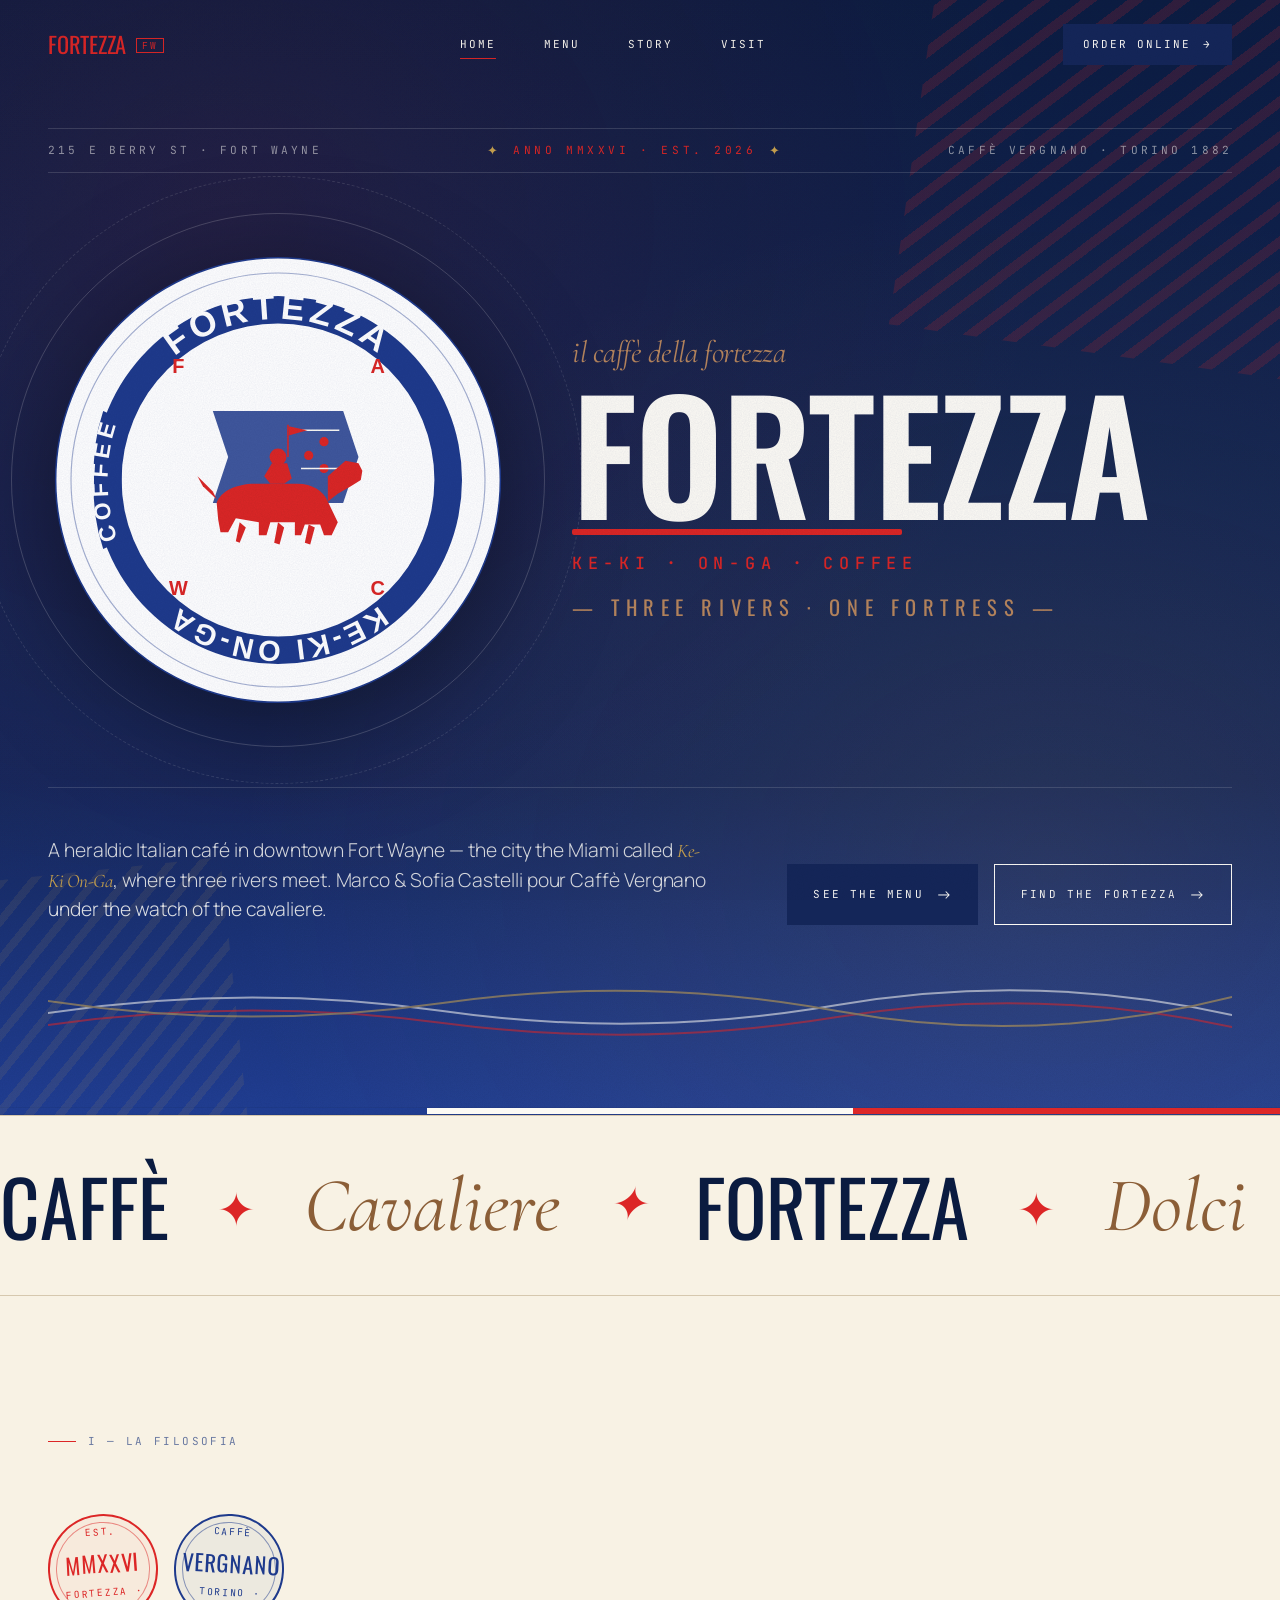
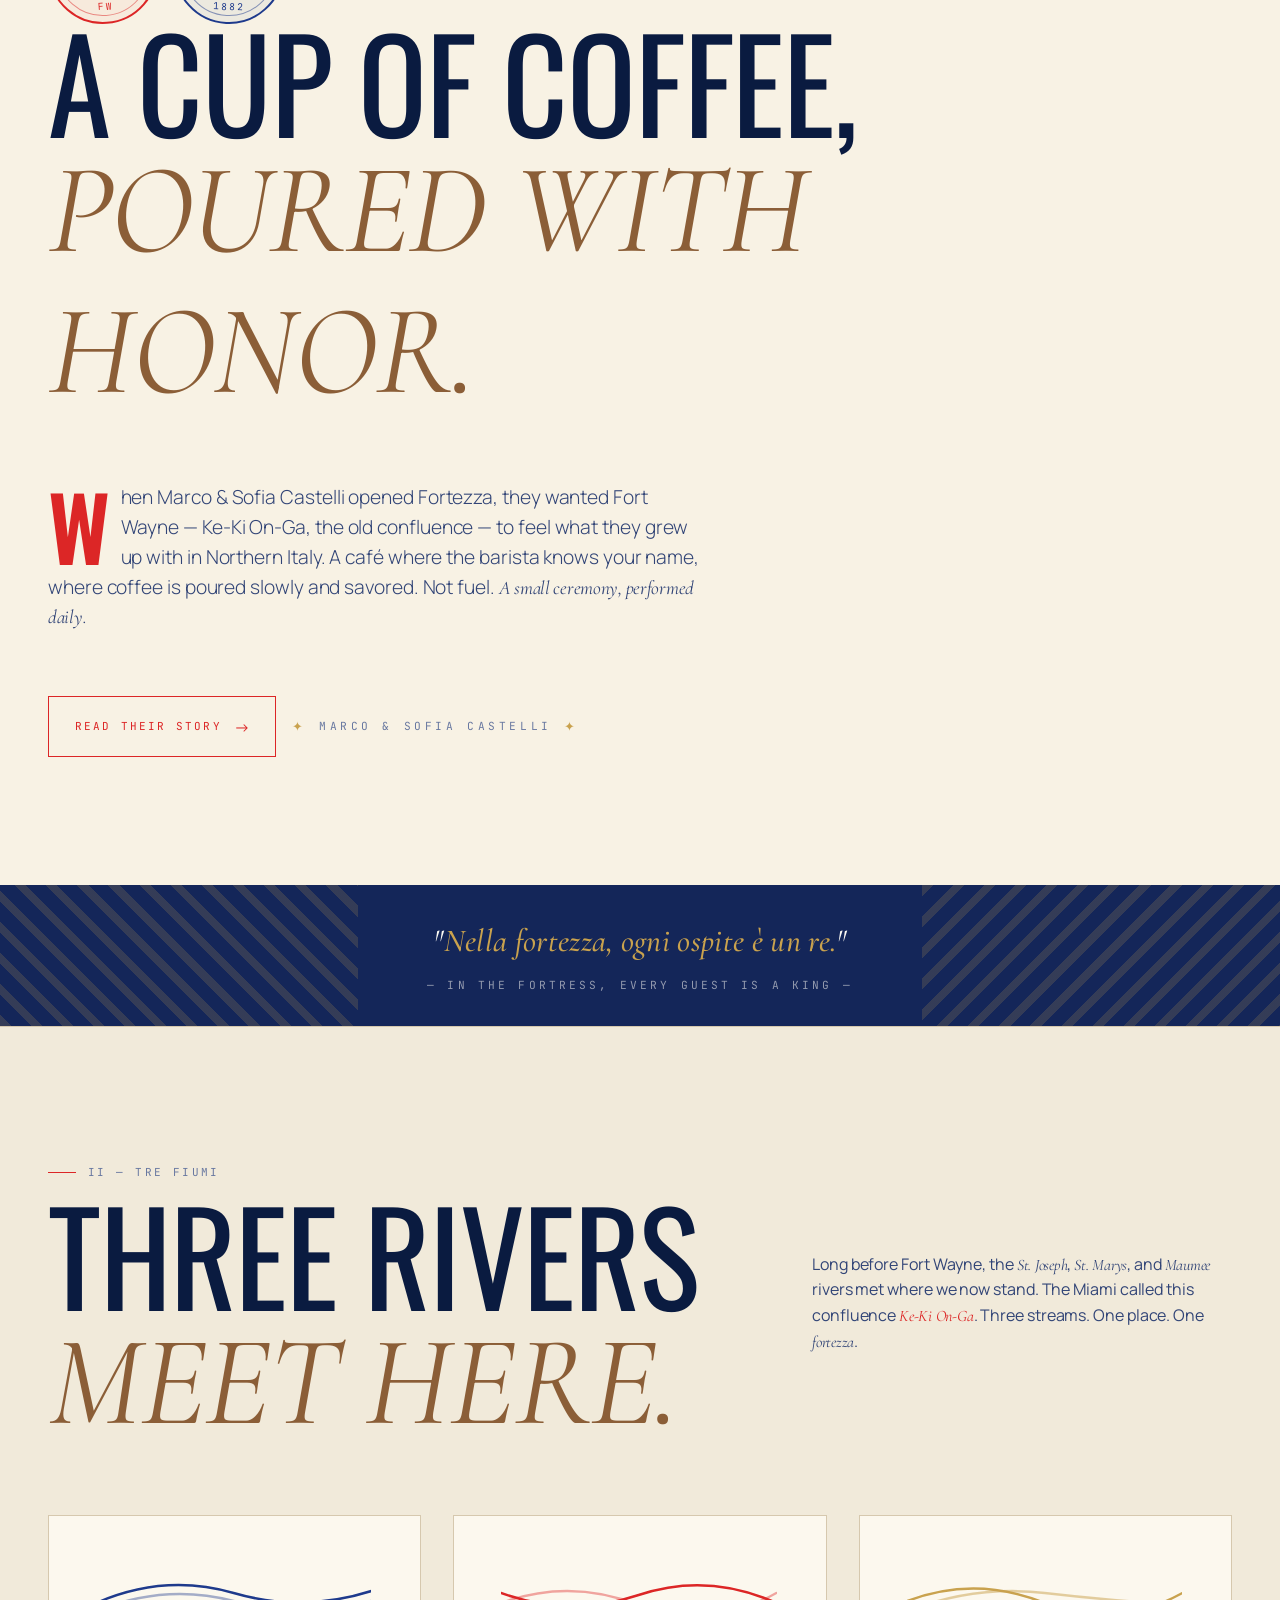
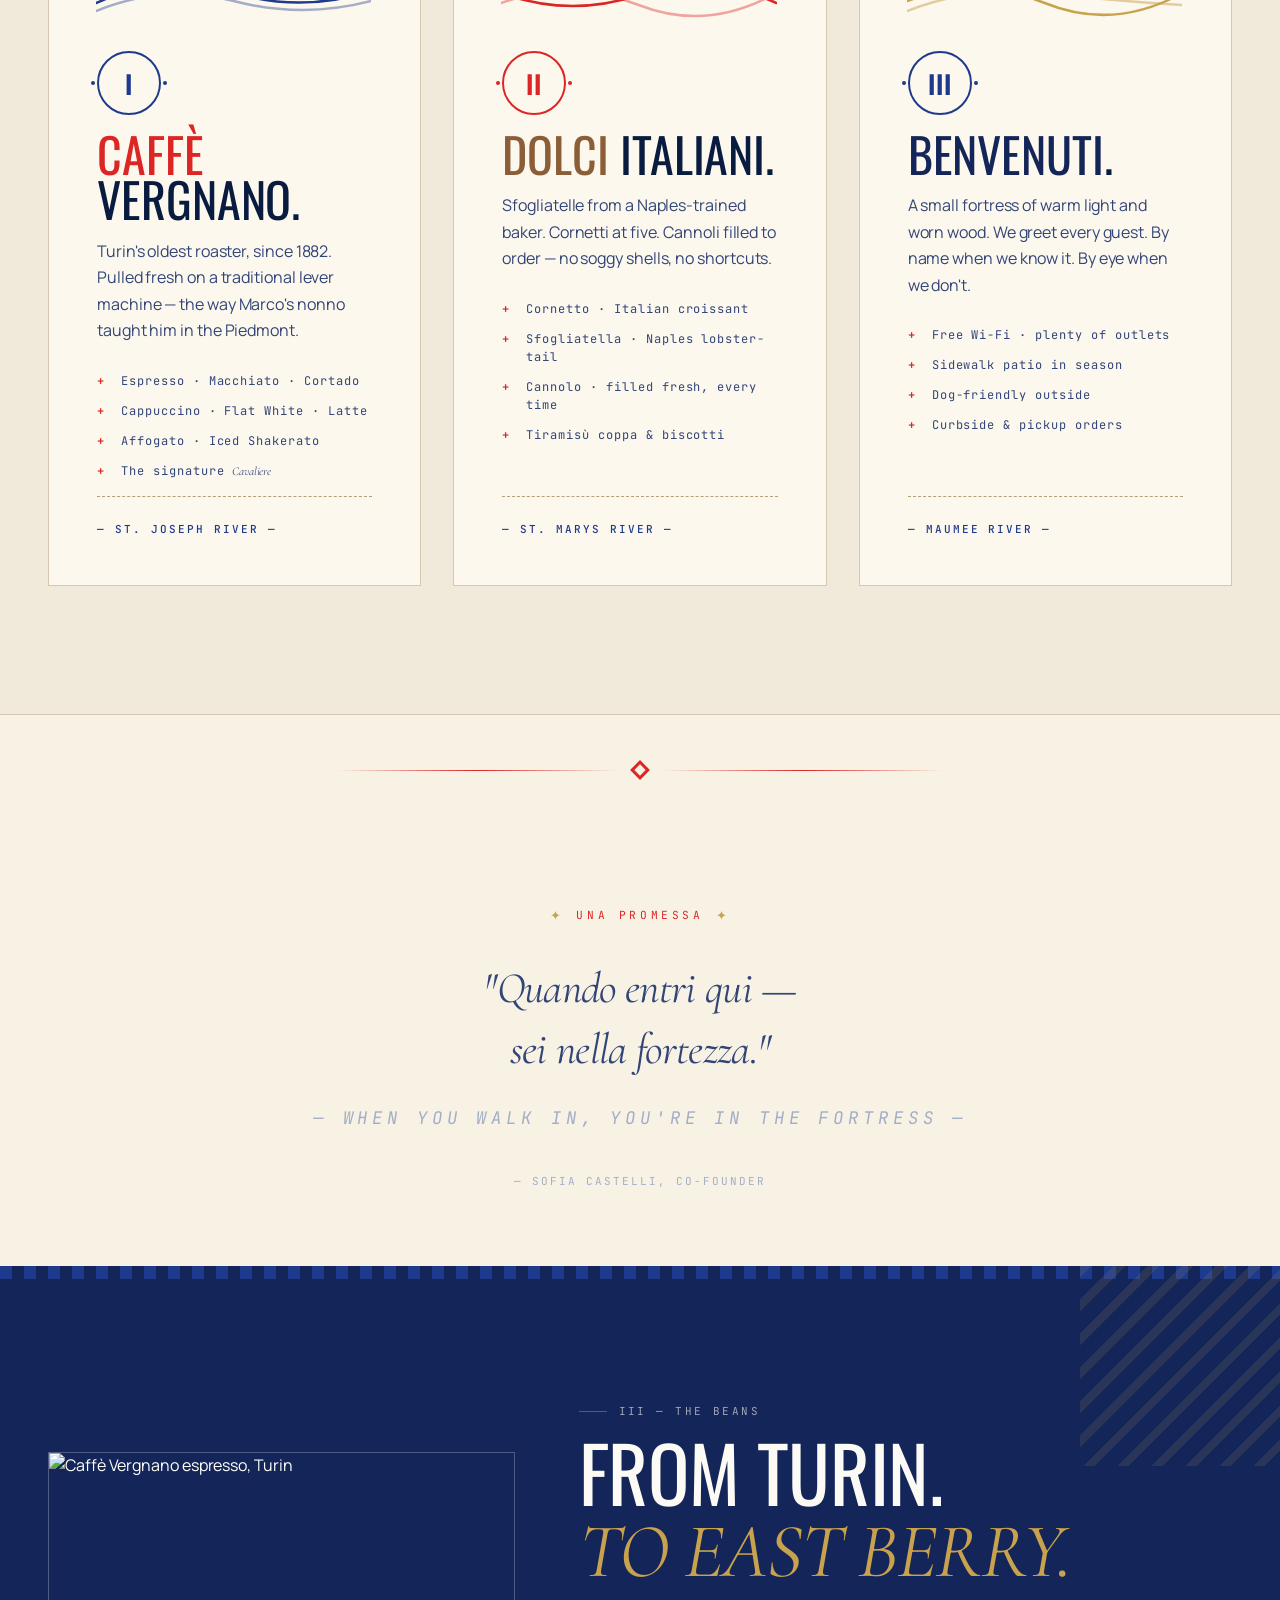
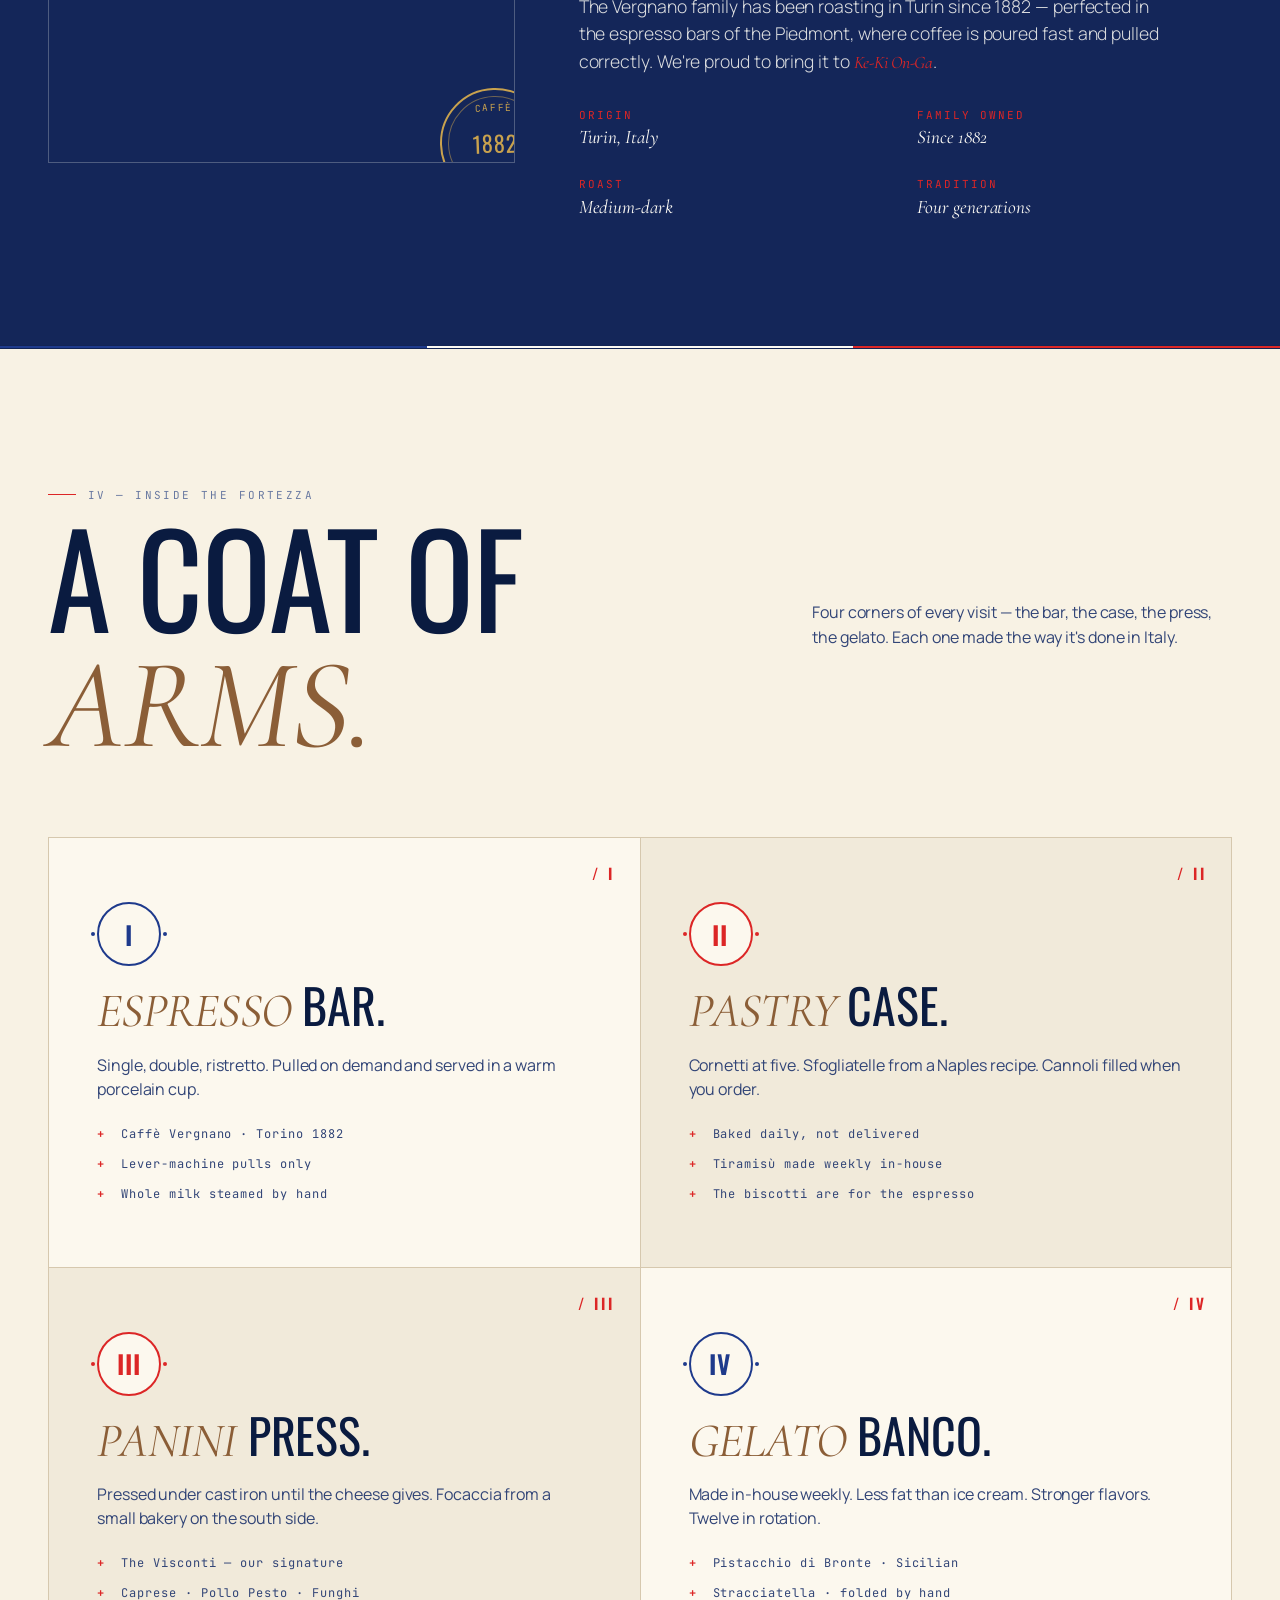
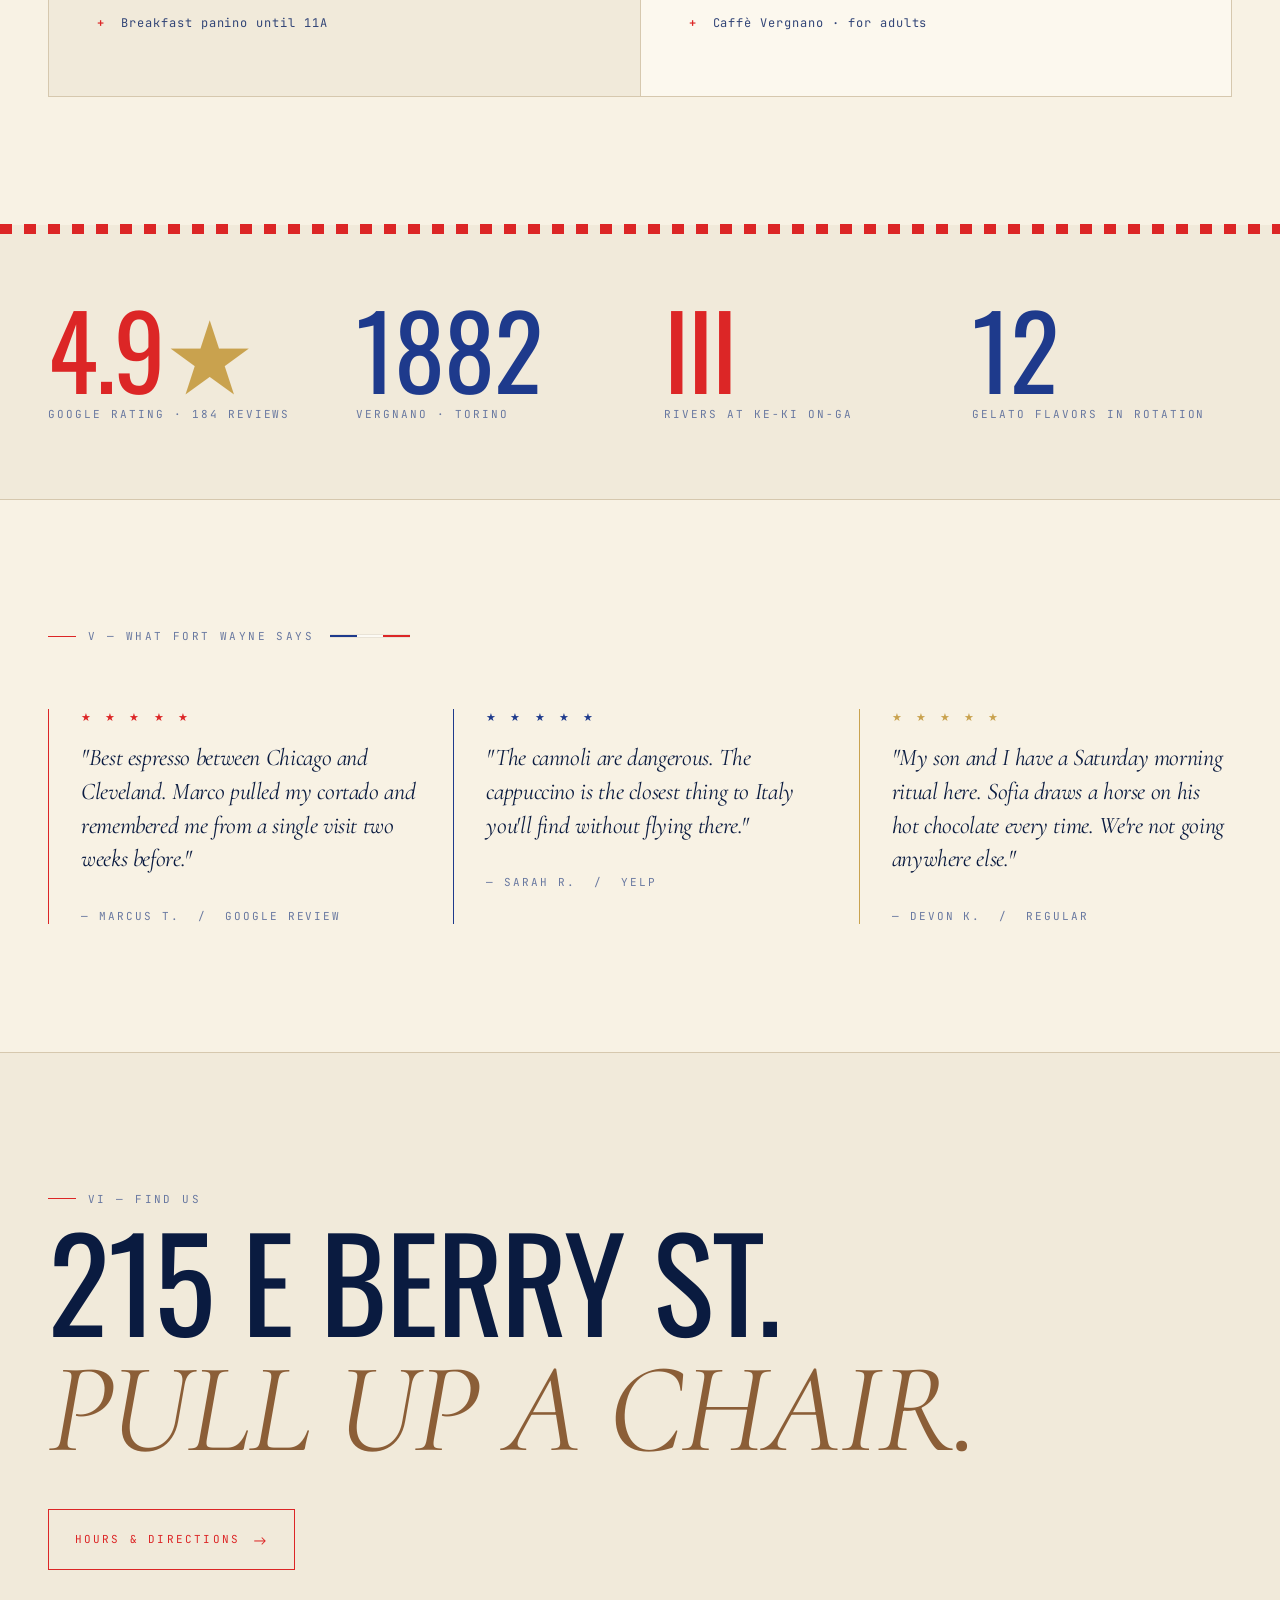
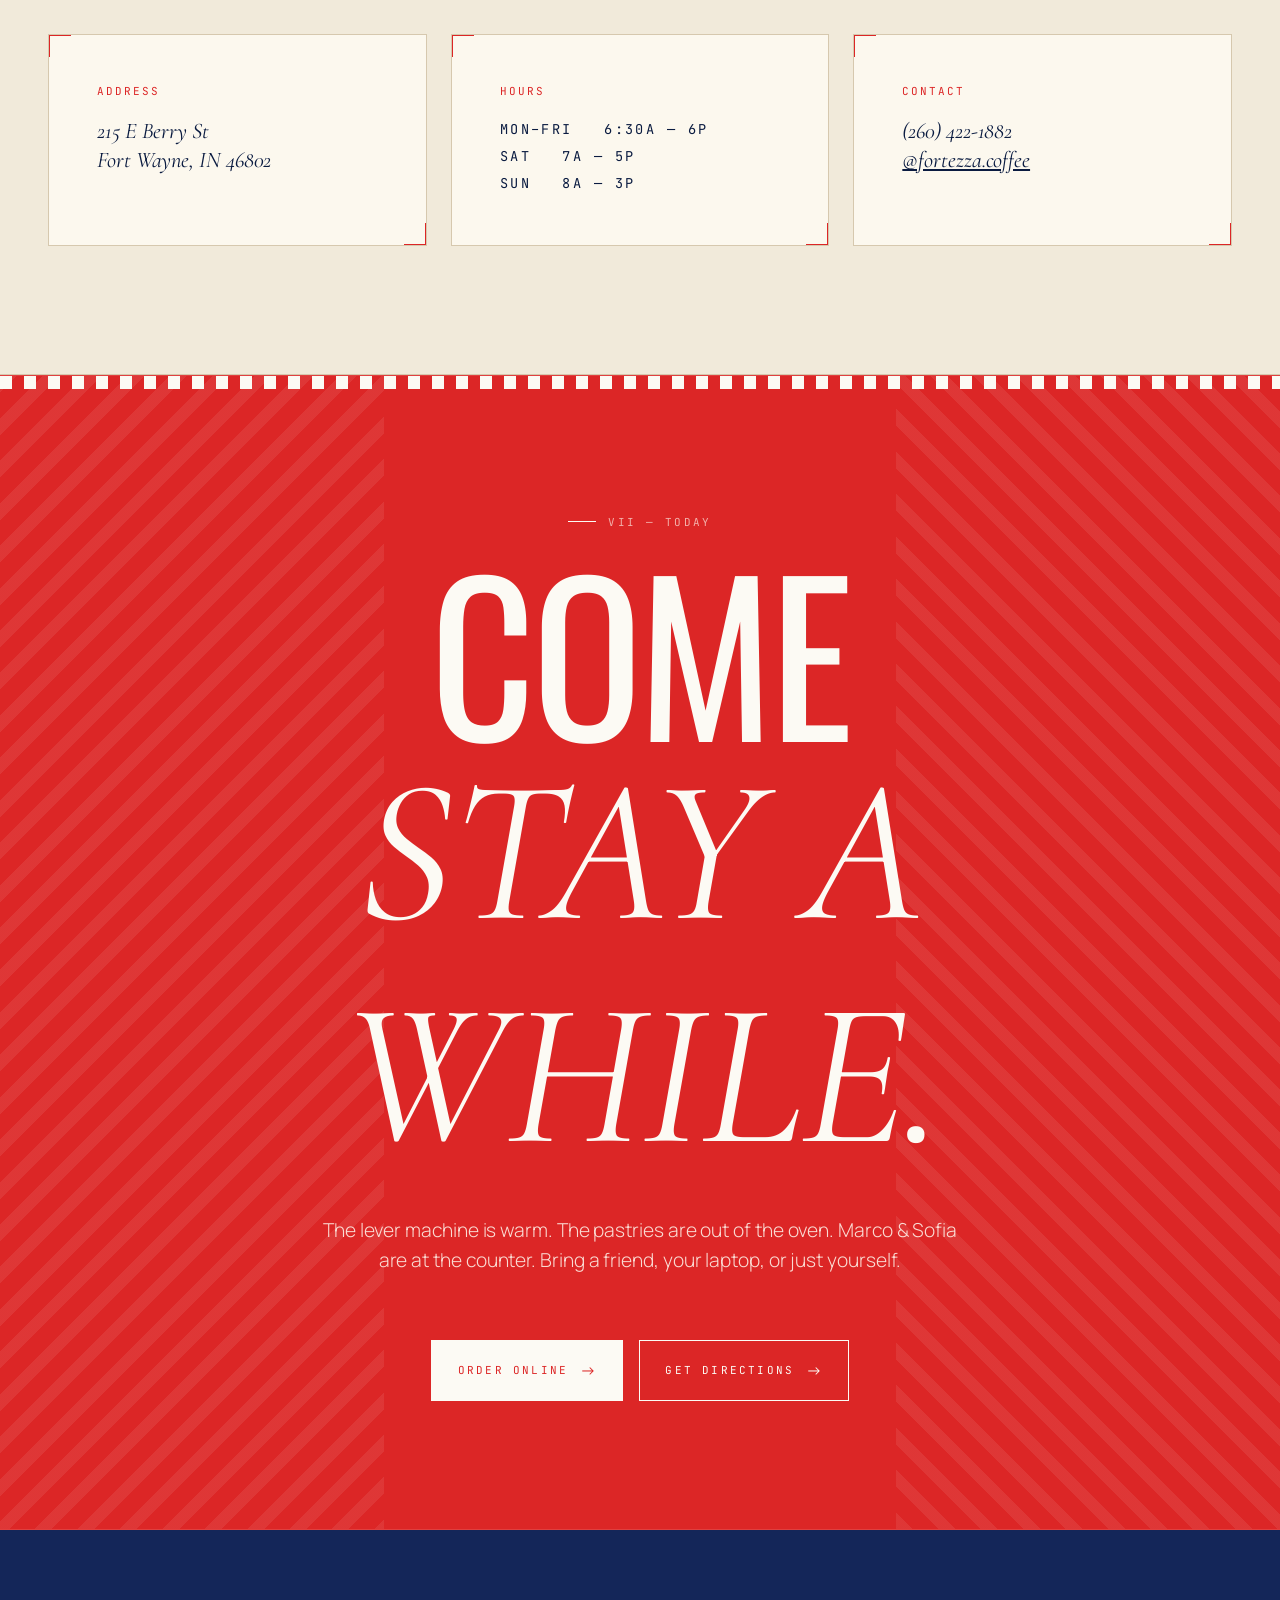
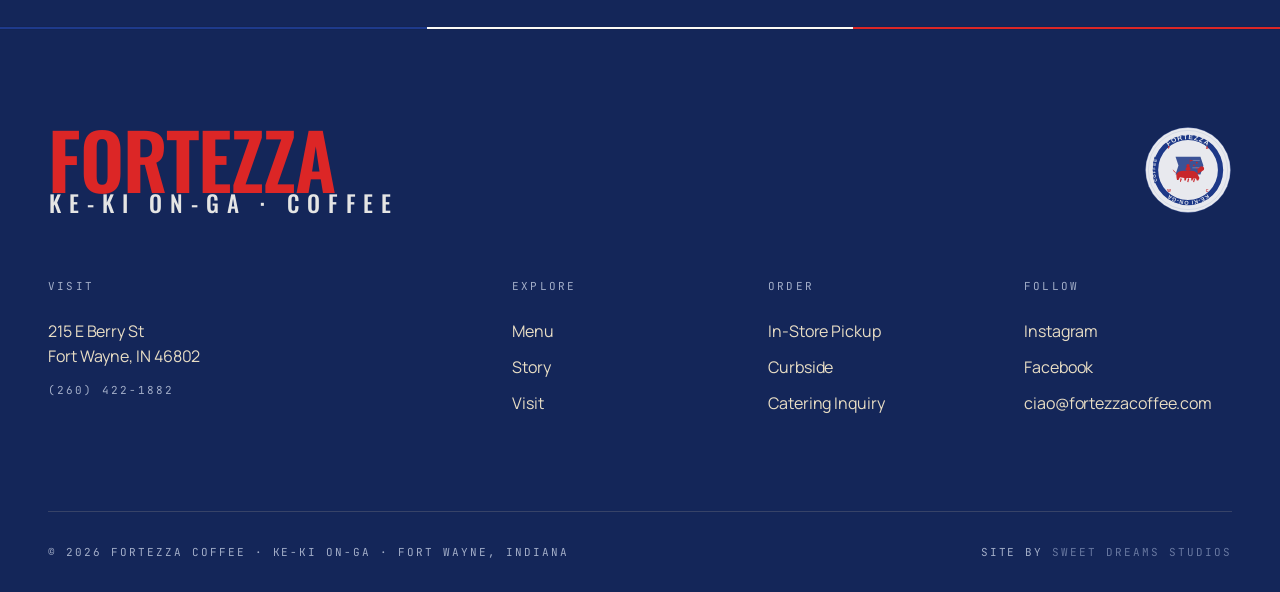
==== commit 00748ba8: "feat: heraldic design system v2 — push beyond the United scaffold Major visual overhaul to give Fort" ====
--- a/index.html
+++ b/index.html
@@ -4,7 +4,7 @@
 <meta charset="UTF-8" />
 <meta name="viewport" content="width=device-width, initial-scale=1.0" />
 <title>Fortezza Coffee — Italian Espresso & Heritage in Fort Wayne (Ke-Ki On-Ga)</title>
-<meta name="description" content="A heraldic Italian café in downtown Fort Wayne. Caffè Vergnano espresso from Turin, hand-pressed panini, dolci from Naples. Marco & Sofia Castelli — il caffè della fortezza." />
+<meta name="description" content="A heraldic Italian café in downtown Fort Wayne. Caffè Vergnano espresso from Turin, hand-pressed panini, gelato artigianale. Marco & Sofia Castelli — il caffè della fortezza." />
 <meta property="og:title" content="Fortezza Coffee — Fort Wayne's Italian Stronghold" />
 <meta property="og:description" content="Caffè Vergnano espresso, Italian dolci, and a heraldic welcome. 215 E Berry St, Fort Wayne — the heart of Ke-Ki On-Ga." />
 <meta property="og:type" content="website" />
@@ -33,297 +33,372 @@
   </button>
 </nav>
 
-<!-- HERO -->
-<header class="hero">
-  <div class="hero-image">
-    <img src="https://images.unsplash.com/photo-1495474472287-4d71bcdd2085?auto=format&fit=crop&w=2400&q=85" alt="Italian espresso pour" loading="eager" />
-  </div>
-
-  <div class="wrap" style="position:relative; z-index:2; flex:1; display:flex; flex-direction:column; justify-content:flex-end; padding-bottom:8rem; padding-top:10rem;">
-    <div style="max-width: 1200px;">
-      <div class="eyebrow fade-up" style="animation-delay:0.2s; color: var(--surface);">
-        <span style="background: var(--rosso); height: 1px; width: 28px; display: inline-block;"></span>
-        Fort Wayne, Indiana &nbsp;/&nbsp; Ke-Ki On-Ga &nbsp;/&nbsp; 215 E Berry St
-      </div>
-      <div class="fade-up" style="margin-top: 1.5rem; animation-delay:0.4s;">
-        <div class="editorial" style="font-size: clamp(2rem, 5vw, 3.6rem); color: var(--crema); font-style: italic; margin-bottom: 0.5rem; line-height: 1;">il caffè della fortezza</div>
-        <h1 class="logo-lockup" style="font-size: clamp(4.5rem, 14vw, 14rem); margin: 0;">
-          <span class="logo-fortezza">Fortezza</span>
-          <span class="logo-kekionga" style="color: var(--cream);">Ke-Ki On-Ga · Coffee</span>
-        </h1>
-      </div>
-    </div>
-
-    <div style="display:grid; grid-template-columns: 1fr 1fr; gap: var(--gutter); align-items:end; margin-top: 4rem;" class="hero-bottom">
-      <p class="lead fade-up" style="animation-delay:0.7s; color: var(--bg);">
-        A heraldic Italian café in the heart of downtown Fort Wayne — the city the Miami called <em class="editorial">Ke-Ki On-Ga</em>. Marco &amp; Sofia Castelli pour <span class="editorial text-crema" style="font-size:1.15em;">Caffè Vergnano</span> — Turin's oldest roaster, since 1882 — under the watch of the cavaliere.
-      </p>
-      <div class="fade-up flex gap-4" style="animation-delay:0.9s; justify-self:end; flex-wrap:wrap;">
+<!-- HERO V2 — heraldic badge + wordmark, no photo -->
+<header class="hero hero-heraldic">
+  <div class="hero-corner-bl" aria-hidden="true"></div>
+
+  <div class="wrap">
+    <!-- Top metadata bar -->
+    <div class="hero-meta">
+      <span>215 E Berry St · Fort Wayne</span>
+      <span class="anno-mark">Anno MMXXVI · Est. 2026</span>
+      <span>Caffè Vergnano · Torino 1882</span>
+    </div>
+
+    <!-- Main split: badge + wordmark -->
+    <div class="hero-split">
+      <div class="hero-badge fade-up">
+        <img src="assets/logo.svg" alt="Fortezza Coffee · Ke-Ki On-Ga heraldic badge" />
+      </div>
+
+      <div class="hero-wordmark fade-up" style="animation-delay: 0.4s;">
+        <div class="editorial">il caffè della fortezza</div>
+        <h1 class="fortezza-mega">Fortezza</h1>
+        <div class="kekionga-tag">Ke-Ki · On-Ga · Coffee</div>
+        <div class="coffee-tag">— Three Rivers · One Fortress —</div>
+      </div>
+    </div>
+
+    <!-- Bottom: lead + CTAs + Three-rivers SVG decoration -->
+    <div class="hero-bottom-v2 fade-up" style="animation-delay: 0.7s;">
+      <div>
+        <p class="lead">
+          A heraldic Italian café in downtown Fort Wayne — the city the Miami called <em class="editorial" style="color: var(--gold);">Ke-Ki On-Ga</em>, where three rivers meet. Marco &amp; Sofia Castelli pour Caffè Vergnano under the watch of the cavaliere.
+        </p>
+      </div>
+      <div class="flex gap-4" style="justify-self: end; flex-wrap: wrap;">
         <a href="menu.html" class="btn btn-primary btn-arrow">See the Menu</a>
-        <a href="visit.html" class="btn btn-arrow" style="color: var(--surface); border-color: var(--surface);">Find the Fortezza</a>
-      </div>
-    </div>
-  </div>
-
-  <div class="scroll-indicator">Scroll</div>
+        <a href="visit.html" class="btn btn-arrow" style="color: var(--cream); border-color: var(--cream);">Find the Fortezza</a>
+      </div>
+    </div>
+
+    <!-- Three rivers SVG (subtle, full width) -->
+    <svg class="three-rivers-curve" style="margin-top: var(--s-7); opacity: 0.55;" viewBox="0 0 1200 70" preserveAspectRatio="none" aria-hidden="true">
+      <path class="river-1" d="M 0,40 Q 200,10 400,38 T 800,32 T 1200,42" style="stroke: var(--cream);" />
+      <path class="river-2" d="M 0,52 Q 200,24 400,50 T 800,44 T 1200,54" style="stroke: var(--rosso);" />
+      <path class="river-3" d="M 0,28 Q 200,58 400,30 T 800,38 T 1200,24" style="stroke: var(--gold);" />
+    </svg>
+  </div>
+
+  <!-- Bottom tricolor strip at base of hero -->
+  <div class="tricolor tall" style="margin-top: auto;"><span></span><span></span><span></span></div>
 </header>
 
-<!-- MARQUEE -->
-<section class="marquee" aria-hidden="true">
+<!-- HERALDIC MARQUEE -->
+<section class="marquee" aria-hidden="true" style="background: var(--bg);">
   <div class="marquee-track">
+    <span class="marquee-item">Caffè</span>
+    <span class="marquee-item italic-item">Cavaliere</span>
+    <span class="marquee-item">Fortezza</span>
+    <span class="marquee-item italic-item">Dolci</span>
+    <span class="marquee-item">Vergnano</span>
+    <span class="marquee-item italic-item">Ke-Ki On-Ga</span>
     <span class="marquee-item">Espresso</span>
+    <span class="marquee-item italic-item">Tre Fiumi</span>
+    <span class="marquee-item">Gelato</span>
+    <span class="marquee-item italic-item">Benvenuti</span>
+  </div>
+  <div class="marquee-track" aria-hidden="true">
+    <span class="marquee-item">Caffè</span>
     <span class="marquee-item italic-item">Cavaliere</span>
-    <span class="marquee-item">Cappuccino</span>
+    <span class="marquee-item">Fortezza</span>
     <span class="marquee-item italic-item">Dolci</span>
-    <span class="marquee-item">Affogato</span>
-    <span class="marquee-item italic-item">Fortezza</span>
-    <span class="marquee-item">Espresso</span>
+    <span class="marquee-item">Vergnano</span>
     <span class="marquee-item italic-item">Ke-Ki On-Ga</span>
-    <span class="marquee-item">Cappuccino</span>
-    <span class="marquee-item italic-item">Vergnano</span>
-  </div>
-  <div class="marquee-track" aria-hidden="true">
-    <span class="marquee-item">Espresso</span>
-    <span class="marquee-item italic-item">Cavaliere</span>
-    <span class="marquee-item">Cappuccino</span>
-    <span class="marquee-item italic-item">Dolci</span>
-    <span class="marquee-item">Affogato</span>
-    <span class="marquee-item italic-item">Fortezza</span>
-  </div>
-</section>
-
-<!-- MISSION / EDITORIAL SPREAD -->
+  </div>
+</section>
+
+<!-- MISSION / EDITORIAL SPREAD with drop cap -->
 <section class="section">
   <div class="wrap">
     <div class="grid-12">
-      <div style="grid-column: 1 / span 4;" data-reveal>
-        <span class="eyebrow">001 — La Filosofia</span>
+      <div style="grid-column: 1 / span 4; position: relative;" data-reveal>
+        <span class="eyebrow">I — La Filosofia</span>
+        <div class="stamp-cluster mt-8">
+          <div class="stamp">
+            <div>Est.</div>
+            <span class="stamp-big">MMXXVI</span>
+            <div>Fortezza · FW</div>
+          </div>
+          <div class="stamp stamp-blu">
+            <div>Caffè</div>
+            <span class="stamp-big">Vergnano</span>
+            <div>Torino · 1882</div>
+          </div>
+        </div>
       </div>
       <div style="grid-column: 5 / -1;">
         <h2 class="h-1" data-reveal>
           A cup of coffee, <br /><span class="editorial text-crema-deep">poured with honor.</span>
         </h2>
-        <p class="lead mt-8" data-reveal data-delay="2">
-          When Marco &amp; Sofia Castelli opened Fortezza, they wanted Fort Wayne — Ke-Ki On-Ga, the old confluence — to feel what they grew up with in Northern Italy. A café where the barista knows your name, where coffee is poured slowly and savored. Not fuel. <em class="editorial">A small ceremony.</em>
-        </p>
-        <div class="mt-8" data-reveal data-delay="3">
+        <p class="lead mt-8 dropcap" data-reveal data-delay="2">
+          When Marco &amp; Sofia Castelli opened Fortezza, they wanted Fort Wayne — Ke-Ki On-Ga, the old confluence — to feel what they grew up with in Northern Italy. A café where the barista knows your name, where coffee is poured slowly and savored. Not fuel. <em class="editorial">A small ceremony, performed daily.</em>
+        </p>
+        <div class="mt-8 flex gap-4 items-center" data-reveal data-delay="3" style="flex-wrap: wrap;">
           <a href="story.html" class="btn btn-rosso btn-arrow">Read Their Story</a>
+          <span class="anno-mark" style="color: var(--text-dim);">Marco &amp; Sofia Castelli</span>
         </div>
       </div>
     </div>
   </div>
 </section>
 
-<!-- THREE PILLARS — Coffee / Dolci / Welcome -->
-<section class="section" style="background: var(--bg-1); border-block: 1px solid var(--border);">
-  <div class="wrap">
-    <div class="flex justify-between items-center" style="margin-bottom: 5rem; flex-wrap:wrap; gap: var(--s-6);" data-reveal>
+<!-- MOTTO BAR — Italian motto with chevron flourishes -->
+<section class="motto-bar">
+  <div class="wrap">
+    <p class="motto-text">
+      "<strong>Nella fortezza, ogni ospite è un re.</strong>"
+    </p>
+    <p class="motto-trans">— In the fortress, every guest is a king —</p>
+  </div>
+</section>
+
+<!-- TRE FIUMI / THREE RIVERS — original section, replaces United's three pillars -->
+<section class="section section-rivers">
+  <div class="wrap">
+    <div class="flex justify-between items-center" style="flex-wrap: wrap; gap: var(--s-6);" data-reveal>
       <div>
-        <span class="eyebrow">002 — What We Pour</span>
-        <h2 class="h-2 mt-4">Three things.<br /><span class="editorial text-crema-deep">Done the old way.</span></h2>
-      </div>
-      <p class="text-dim mono">01 — Caffè &nbsp;·&nbsp; 02 — Dolci &nbsp;·&nbsp; 03 — Benvenuti</p>
-    </div>
-
-    <div class="grid grid-3" style="gap: 0; border: 1px solid var(--border);">
-      <!-- Coffee -->
-      <article class="pillar" data-reveal>
-        <div class="pillar-num mono">/01</div>
-        <div class="pillar-image">
-          <img src="https://images.unsplash.com/photo-1510707577719-ae7c14805e3a?auto=format&fit=crop&w=900&q=85" alt="Espresso shot pulling" loading="lazy" />
+        <span class="eyebrow">II — Tre Fiumi</span>
+        <h2 class="h-1 mt-4">Three rivers <br /><span class="editorial text-crema-deep">meet here.</span></h2>
+      </div>
+      <p class="text-soft" style="max-width: 42ch; line-height: 1.6;">
+        Long before Fort Wayne, the <em class="editorial">St. Joseph</em>, <em class="editorial">St. Marys</em>, and <em class="editorial">Maumee</em> rivers met where we now stand. The Miami called this confluence <em class="editorial" style="color: var(--rosso);">Ke-Ki On-Ga</em>. Three streams. One place. One <em class="editorial">fortezza</em>.
+      </p>
+    </div>
+
+    <div class="rivers-grid">
+      <article class="river-card" data-reveal>
+        <svg class="river-curve" viewBox="0 0 300 60" preserveAspectRatio="none">
+          <path d="M 0,40 Q 75,10 150,30 T 300,28" style="stroke: var(--blu);" />
+          <path d="M 0,48 Q 75,20 150,38 T 300,38" style="stroke: var(--blu); opacity: 0.4;" />
+        </svg>
+        <div class="roman roman-blu">I</div>
+        <h3 class="h-3"><span class="text-rosso">Caffè</span> Vergnano.</h3>
+        <p class="text-soft" style="line-height: 1.65;">
+          Turin's oldest roaster, since 1882. Pulled fresh on a traditional lever machine — the way Marco's nonno taught him in the Piedmont.
+        </p>
+        <ul>
+          <li>Espresso · Macchiato · Cortado</li>
+          <li>Cappuccino · Flat White · Latte</li>
+          <li>Affogato · Iced Shakerato</li>
+          <li>The signature <em class="editorial">Cavaliere</em></li>
+        </ul>
+        <div class="river-name mono">— St. Joseph River —</div>
+      </article>
+
+      <article class="river-card" data-reveal data-delay="2">
+        <svg class="river-curve" viewBox="0 0 300 60" preserveAspectRatio="none">
+          <path d="M 0,30 Q 75,55 150,32 T 300,40" style="stroke: var(--rosso);" />
+          <path d="M 0,40 Q 75,15 150,42 T 300,30" style="stroke: var(--rosso); opacity: 0.4;" />
+        </svg>
+        <div class="roman">II</div>
+        <h3 class="h-3"><span class="text-crema-deep">Dolci</span> Italiani.</h3>
+        <p class="text-soft" style="line-height: 1.65;">
+          Sfogliatelle from a Naples-trained baker. Cornetti at five. Cannoli filled to order — no soggy shells, no shortcuts.
+        </p>
+        <ul>
+          <li>Cornetto · Italian croissant</li>
+          <li>Sfogliatella · Naples lobster-tail</li>
+          <li>Cannolo · filled fresh, every time</li>
+          <li>Tiramisù coppa &amp; biscotti</li>
+        </ul>
+        <div class="river-name mono">— St. Marys River —</div>
+      </article>
+
+      <article class="river-card" data-reveal data-delay="3">
+        <svg class="river-curve" viewBox="0 0 300 60" preserveAspectRatio="none">
+          <path d="M 0,38 Q 75,12 150,40 T 300,30" style="stroke: var(--gold);" />
+          <path d="M 0,48 Q 75,22 150,30 T 300,42" style="stroke: var(--gold); opacity: 0.5;" />
+        </svg>
+        <div class="roman roman-blu">III</div>
+        <h3 class="h-3"><span class="text-espresso">Benvenuti</span>.</h3>
+        <p class="text-soft" style="line-height: 1.65;">
+          A small fortress of warm light and worn wood. We greet every guest. By name when we know it. By eye when we don't.
+        </p>
+        <ul>
+          <li>Free Wi-Fi · plenty of outlets</li>
+          <li>Sidewalk patio in season</li>
+          <li>Dog-friendly outside</li>
+          <li>Curbside &amp; pickup orders</li>
+        </ul>
+        <div class="river-name mono">— Maumee River —</div>
+      </article>
+    </div>
+  </div>
+</section>
+
+<!-- HERALDIC RULE -->
+<div class="wrap">
+  <div class="heraldic-rule">
+    <div class="diamond"></div>
+  </div>
+</div>
+
+<!-- LARGE STATEMENT with heraldic flourishes -->
+<section class="section section-tight">
+  <div class="wrap center" style="max-width: 1100px;">
+    <span class="anno-mark" data-reveal>Una promessa</span>
+    <p class="editorial mt-6" style="font-size: clamp(1.6rem, 3.4vw, 2.8rem); color: var(--text-soft); line-height:1.4;" data-reveal data-delay="1">
+      "Quando entri qui — <br />sei nella fortezza." <br />
+      <span class="mono text-faint" style="font-size: 0.4em; letter-spacing: 0.28em; display: inline-block; margin-top: 1.5rem;">— When you walk in, you're in the fortress —</span>
+    </p>
+    <div class="mono mt-6 text-faint" data-reveal data-delay="2">— Sofia Castelli, Co-founder</div>
+  </div>
+</section>
+
+<!-- VERGNANO FEATURE — with crenellation top border + wax seal -->
+<section class="section crenel-top" style="background: var(--blu-deep); color: var(--cream); position: relative; overflow: hidden;">
+  <div class="wrap" style="position: relative; z-index: 2;">
+    <div class="feature-spread">
+      <div class="feature-img" data-reveal style="border-color: rgba(252, 250, 244, 0.25);">
+        <img src="https://images.unsplash.com/photo-1442550528053-c431ecb55509?auto=format&fit=crop&w=1200&q=85" alt="Caffè Vergnano espresso, Turin" loading="lazy" />
+        <!-- Wax seal stamp overlapping the image, bottom-right -->
+        <div class="stamp stamp-gold" style="position: absolute; bottom: -36px; right: -36px; background: var(--blu-deep); z-index: 3;">
+          <div>Caffè</div>
+          <span class="stamp-big" style="color: var(--gold);">1882</span>
+          <div>Torino</div>
         </div>
-        <div class="pillar-body">
-          <h3 class="h-3"><span class="text-rosso">Caffè</span> Vergnano.</h3>
-          <p class="text-soft mt-4">We pour <em class="editorial">Caffè Vergnano</em> — Turin's oldest roaster, founded in 1882. Pulled on a traditional lever machine, the way Marco's nonno taught him in the Piedmont.</p>
-          <ul class="pillar-list mt-6">
-            <li>Espresso · Macchiato · Cortado</li>
-            <li>Cappuccino · Flat White · Latte</li>
-            <li>Affogato · Iced Shakerato</li>
-            <li>Drip · Pour-over · Cold Brew</li>
-          </ul>
-        </div>
-      </article>
-
-      <!-- Dolci -->
-      <article class="pillar" data-reveal data-delay="2">
-        <div class="pillar-num mono">/02</div>
-        <div class="pillar-image">
-          <img src="https://images.unsplash.com/photo-1565538810643-b5bdb714032a?auto=format&fit=crop&w=900&q=85" alt="Italian pastries on display" loading="lazy" />
-        </div>
-        <div class="pillar-body">
-          <h3 class="h-3"><span class="text-crema-deep">Dolci</span> Italiani.</h3>
-          <p class="text-soft mt-4">Sfogliatelle from a Naples-trained baker. Cornetti baked at 5am. Tiramisù in a coppa. Cannoli filled to order — no soggy shells, no shortcuts.</p>
-          <ul class="pillar-list mt-6">
-            <li>Cornetto — Italian croissant</li>
-            <li>Sfogliatella — Naples pastry</li>
-            <li>Cannolo Siciliano — filled fresh</li>
-            <li>Tiramisù &amp; biscotti</li>
-          </ul>
-        </div>
-      </article>
-
-      <!-- Welcome -->
-      <article class="pillar" data-reveal data-delay="3">
-        <div class="pillar-num mono">/03</div>
-        <div class="pillar-image">
-          <img src="https://images.unsplash.com/photo-1559925393-8be0ec4767c8?auto=format&fit=crop&w=900&q=85" alt="Cozy cafe interior" loading="lazy" />
-        </div>
-        <div class="pillar-body">
-          <h3 class="h-3"><span class="text-espresso">Benvenuti</span>.</h3>
-          <p class="text-soft mt-4">A small fortress of warm light and worn wood. We greet every guest. Bring your laptop. Bring your kids. Bring your father-in-law. We've got you a table.</p>
-          <ul class="pillar-list mt-6">
-            <li>Free Wi-Fi · plenty of outlets</li>
-            <li>Sidewalk patio in season</li>
-            <li>Dog-friendly outside</li>
-            <li>Curbside &amp; pickup orders</li>
-          </ul>
-        </div>
-      </article>
-    </div>
-  </div>
-</section>
-
-<!-- LARGE STATEMENT -->
-<section class="section">
-  <div class="wrap center" style="max-width: 1100px;">
-    <p class="editorial" style="font-size: clamp(1.5rem, 3vw, 2.6rem); color: var(--text-soft); line-height:1.4;" data-reveal>
-      "Quando entri qui — <br />sei nella fortezza." <br />
-      <span class="mono text-faint" style="font-size: 0.45em; letter-spacing: 0.2em; display: inline-block; margin-top: 1.2rem;">— When you walk in, you're in the fortress.</span>
-    </p>
-    <div class="mono mt-6 text-faint" data-reveal data-delay="1">— Sofia Castelli, Co-founder</div>
-  </div>
-</section>
-
-<!-- VERGNANO / FEATURE STORY — side-by-side spread, stacks cleanly on mobile -->
-<section class="section" style="background: var(--bg-2); border-block: 1px solid var(--border); position: relative; overflow: hidden; padding: clamp(3rem, 7vw, 6rem) 0;">
-  <div class="wrap">
-    <div class="feature-spread">
-      <div class="feature-img" data-reveal>
-        <img src="https://images.unsplash.com/photo-1442550528053-c431ecb55509?auto=format&fit=crop&w=1200&q=85" alt="Caffè Vergnano espresso, Turin" loading="lazy" />
-        <div class="mono" style="position: absolute; top: -1px; left: 16px; background: var(--bg-2); padding: 4px 10px; color: var(--rosso); transform: translateY(-50%);">— Torino, 1882 —</div>
       </div>
       <div>
-        <span class="eyebrow" data-reveal>003 — The Beans</span>
-        <h2 class="h-2 mt-4" data-reveal data-delay="1">
-          From Turin.<br /><span class="editorial text-crema-deep">To East Berry.</span>
+        <span class="eyebrow" data-reveal style="color: rgba(252, 250, 244, 0.6);">III — The Beans</span>
+        <h2 class="h-2 mt-4" data-reveal data-delay="1" style="color: var(--cream);">
+          From Turin.<br /><span class="editorial" style="color: var(--gold);">To East Berry.</span>
         </h2>
-        <p class="lead mt-5" data-reveal data-delay="2" style="font-size: 1.1rem;">
-          The Vergnano family has been roasting in Turin since 1882 — perfected in the espresso bars of the Piedmont, where coffee is poured fast and pulled correctly. We're proud to bring it to Ke-Ki On-Ga.
+        <p class="lead mt-5" data-reveal data-delay="2" style="font-size: 1.1rem; color: rgba(252, 250, 244, 0.86);">
+          The Vergnano family has been roasting in Turin since 1882 — perfected in the espresso bars of the Piedmont, where coffee is poured fast and pulled correctly. We're proud to bring it to <em class="editorial" style="color: var(--rosso);">Ke-Ki On-Ga</em>.
         </p>
         <div class="grid grid-2 mt-6" style="gap: var(--s-5);" data-reveal data-delay="3">
           <div>
-            <div class="mono text-rosso">Origin</div>
-            <p class="mt-2" style="font-family: var(--font-editorial); font-style: italic; font-size: 1.2rem;">Turin, Italy</p>
+            <div class="mono" style="color: var(--rosso);">Origin</div>
+            <p class="mt-2" style="font-family: var(--font-editorial); font-style: italic; font-size: 1.2rem; color: var(--cream);">Turin, Italy</p>
           </div>
           <div>
-            <div class="mono text-rosso">Family Owned</div>
-            <p class="mt-2" style="font-family: var(--font-editorial); font-style: italic; font-size: 1.2rem;">Since 1882</p>
+            <div class="mono" style="color: var(--rosso);">Family Owned</div>
+            <p class="mt-2" style="font-family: var(--font-editorial); font-style: italic; font-size: 1.2rem; color: var(--cream);">Since 1882</p>
           </div>
           <div>
-            <div class="mono text-rosso">Roast</div>
-            <p class="mt-2" style="font-family: var(--font-editorial); font-style: italic; font-size: 1.2rem;">Medium-dark</p>
+            <div class="mono" style="color: var(--rosso);">Roast</div>
+            <p class="mt-2" style="font-family: var(--font-editorial); font-style: italic; font-size: 1.2rem; color: var(--cream);">Medium-dark</p>
           </div>
           <div>
-            <div class="mono text-rosso">Tradition</div>
-            <p class="mt-2" style="font-family: var(--font-editorial); font-style: italic; font-size: 1.2rem;">Four generations</p>
+            <div class="mono" style="color: var(--rosso);">Tradition</div>
+            <p class="mt-2" style="font-family: var(--font-editorial); font-style: italic; font-size: 1.2rem; color: var(--cream);">Four generations</p>
           </div>
         </div>
       </div>
     </div>
   </div>
-</section>
-
-<!-- WHAT'S INSIDE -->
+  <!-- Decorative chevron stripes in corners -->
+  <div style="position: absolute; top: 0; right: 0; width: 200px; height: 200px; background: repeating-linear-gradient(135deg, var(--gold) 0, var(--gold) 8px, transparent 8px, transparent 24px); opacity: 0.12; pointer-events: none;"></div>
+  <div class="tricolor" style="position: absolute; bottom: 0; left: 0; right: 0;"><span></span><span></span><span></span></div>
+</section>
+
+<!-- INSIDE THE FORTEZZA — quadrant grid (4 large quadrants like a coat of arms) -->
 <section class="section">
   <div class="wrap">
-    <div data-reveal>
-      <span class="eyebrow">004 — Inside the Fortezza</span>
-      <h2 class="h-1 mt-4">What you'll find. <br /><span class="editorial text-crema-deep">All day, every day.</span></h2>
-    </div>
-
-    <div class="grid grid-4 mt-8 inside-grid">
-      <div class="inside-card" data-reveal>
-        <div class="inside-num">01</div>
-        <h4 class="h-4">Espresso Bar</h4>
+    <div class="flex justify-between items-center" style="flex-wrap: wrap; gap: var(--s-6);" data-reveal>
+      <div>
+        <span class="eyebrow">IV — Inside the Fortezza</span>
+        <h2 class="h-1 mt-4">A coat of <br /><span class="editorial text-crema-deep">arms.</span></h2>
+      </div>
+      <p class="text-soft" style="max-width: 42ch; line-height: 1.6;">
+        Four corners of every visit — the bar, the case, the press, the gelato. Each one made the way it's done in Italy.
+      </p>
+    </div>
+
+    <div class="quadrant-grid" data-reveal data-delay="1">
+      <div class="quadrant">
+        <div class="quad-mark">/ I</div>
+        <div class="roman roman-blu">I</div>
+        <h3 class="h-3"><span class="editorial text-crema-deep">Espresso</span> Bar.</h3>
         <p class="text-soft">Single, double, ristretto. Pulled on demand and served in a warm porcelain cup.</p>
-      </div>
-      <div class="inside-card" data-reveal data-delay="1">
-        <div class="inside-num">02</div>
-        <h4 class="h-4">Pastry Case</h4>
-        <p class="text-soft">Cornetti, sfogliatelle, cannoli, biscotti, tiramisù. Made fresh — never frozen, never reheated.</p>
-      </div>
-      <div class="inside-card" data-reveal data-delay="2">
-        <div class="inside-num">03</div>
-        <h4 class="h-4">Panini Press</h4>
-        <p class="text-soft">Prosciutto &amp; mozzarella, caprese, breakfast egg-and-pancetta on warm focaccia.</p>
-      </div>
-      <div class="inside-card" data-reveal data-delay="3">
-        <div class="inside-num">04</div>
-        <h4 class="h-4">Gelato Bar</h4>
-        <p class="text-soft">Twelve flavors made in-house weekly — pistachio, stracciatella, fior di latte, espresso.</p>
-      </div>
-      <div class="inside-card" data-reveal>
-        <div class="inside-num">05</div>
-        <h4 class="h-4">Drip + Cold Brew</h4>
-        <p class="text-soft">Two daily roasts and a 24-hour cold brew. Iced espresso tonics in summer.</p>
-      </div>
-      <div class="inside-card" data-reveal data-delay="1">
-        <div class="inside-num">06</div>
-        <h4 class="h-4">Tea Selection</h4>
-        <p class="text-soft">Loose-leaf English breakfast, earl grey, chamomile, matcha, chai.</p>
-      </div>
-      <div class="inside-card" data-reveal data-delay="2">
-        <div class="inside-num">07</div>
-        <h4 class="h-4">Free Wi-Fi</h4>
-        <p class="text-soft">Strong signal, plenty of outlets. Stay an hour. Stay all afternoon.</p>
-      </div>
-      <div class="inside-card" data-reveal data-delay="3">
-        <div class="inside-num">08</div>
-        <h4 class="h-4">Beans to Go</h4>
-        <p class="text-soft">Take Vergnano home. Whole bean or ground for your machine, brewer, or moka pot.</p>
-      </div>
-    </div>
-  </div>
-</section>
-
-<!-- STATS / NUMBERS -->
-<section class="section section-tight" style="background: var(--bg-1); border-block: 1px solid var(--border);">
+        <ul>
+          <li>Caffè Vergnano · Torino 1882</li>
+          <li>Lever-machine pulls only</li>
+          <li>Whole milk steamed by hand</li>
+        </ul>
+      </div>
+      <div class="quadrant">
+        <div class="quad-mark">/ II</div>
+        <div class="roman">II</div>
+        <h3 class="h-3"><span class="editorial text-crema-deep">Pastry</span> Case.</h3>
+        <p class="text-soft">Cornetti at five. Sfogliatelle from a Naples recipe. Cannoli filled when you order.</p>
+        <ul>
+          <li>Baked daily, not delivered</li>
+          <li>Tiramisù made weekly in-house</li>
+          <li>The biscotti are for the espresso</li>
+        </ul>
+      </div>
+      <div class="quadrant">
+        <div class="quad-mark">/ III</div>
+        <div class="roman">III</div>
+        <h3 class="h-3"><span class="editorial text-crema-deep">Panini</span> Press.</h3>
+        <p class="text-soft">Pressed under cast iron until the cheese gives. Focaccia from a small bakery on the south side.</p>
+        <ul>
+          <li>The Visconti — our signature</li>
+          <li>Caprese · Pollo Pesto · Funghi</li>
+          <li>Breakfast panino until 11A</li>
+        </ul>
+      </div>
+      <div class="quadrant">
+        <div class="quad-mark">/ IV</div>
+        <div class="roman roman-blu">IV</div>
+        <h3 class="h-3"><span class="editorial text-crema-deep">Gelato</span> Banco.</h3>
+        <p class="text-soft">Made in-house weekly. Less fat than ice cream. Stronger flavors. Twelve in rotation.</p>
+        <ul>
+          <li>Pistacchio di Bronte · Sicilian</li>
+          <li>Stracciatella · folded by hand</li>
+          <li>Caffè Vergnano · for adults</li>
+        </ul>
+      </div>
+    </div>
+  </div>
+</section>
+
+<!-- STATS / NUMBERS — with chevron band accent -->
+<section class="section section-tight crenel-top crenel-rosso" style="background: var(--bg-1); border-bottom: 1px solid var(--border); --crenel-h: 10px;">
   <div class="wrap">
     <div class="grid grid-4 stats-grid">
       <div data-reveal>
-        <div class="display text-rosso" style="font-size: clamp(4rem, 8vw, 7rem); line-height: 0.9;">4.9<span style="color: var(--text-faint);">★</span></div>
+        <div class="display text-rosso" style="font-size: clamp(4rem, 8vw, 7rem); line-height: 0.9;">4.9<span style="color: var(--gold);">★</span></div>
         <div class="mono text-dim mt-3">Google Rating · 184 Reviews</div>
       </div>
       <div data-reveal data-delay="1">
-        <div class="display text-rosso" style="font-size: clamp(4rem, 8vw, 7rem); line-height: 0.9;">1882</div>
-        <div class="mono text-dim mt-3">Vergnano Roasting in Turin</div>
+        <div class="display" style="font-size: clamp(4rem, 8vw, 7rem); line-height: 0.9; color: var(--blu);">1882</div>
+        <div class="mono text-dim mt-3">Vergnano · Torino</div>
       </div>
       <div data-reveal data-delay="2">
-        <div class="display text-rosso" style="font-size: clamp(4rem, 8vw, 7rem); line-height: 0.9;">#1</div>
-        <div class="mono text-dim mt-3">Italian Café in Fort Wayne</div>
+        <div class="display text-rosso" style="font-size: clamp(4rem, 8vw, 7rem); line-height: 0.9;">III</div>
+        <div class="mono text-dim mt-3">Rivers at Ke-Ki On-Ga</div>
       </div>
       <div data-reveal data-delay="3">
-        <div class="display text-rosso" style="font-size: clamp(4rem, 8vw, 7rem); line-height: 0.9;">12</div>
+        <div class="display" style="font-size: clamp(4rem, 8vw, 7rem); line-height: 0.9; color: var(--blu);">12</div>
         <div class="mono text-dim mt-3">Gelato Flavors in Rotation</div>
       </div>
     </div>
   </div>
 </section>
 
-<!-- TESTIMONIALS -->
+<!-- TESTIMONIALS — vintage column-rule layout -->
 <section class="section">
   <div class="wrap">
-    <span class="eyebrow" data-reveal>005 — What Fort Wayne Says</span>
+    <div class="flex items-center gap-4" data-reveal style="flex-wrap: wrap;">
+      <span class="eyebrow">V — What Fort Wayne Says</span>
+      <div class="tricolor" style="width: 80px; flex-shrink: 0;"><span></span><span></span><span></span></div>
+    </div>
     <div class="grid grid-3 mt-8">
-      <blockquote class="quote-card" data-reveal>
+      <blockquote class="quote-card" data-reveal style="border-left-color: var(--rosso); padding-left: var(--s-6);">
+        <div class="mono text-rosso" style="font-size: 0.7rem; letter-spacing: 0.32em; margin-bottom: var(--s-4);">★ ★ ★ ★ ★</div>
         <p class="editorial" style="font-size: 1.5rem; color: var(--text); line-height:1.4;">"Best espresso between Chicago and Cleveland. Marco pulled my cortado and remembered me from a single visit two weeks before."</p>
         <footer class="mono mt-6 text-dim">— Marcus T. &nbsp;/&nbsp; Google Review</footer>
       </blockquote>
-      <blockquote class="quote-card" data-reveal data-delay="1">
+      <blockquote class="quote-card" data-reveal data-delay="1" style="border-left-color: var(--blu); padding-left: var(--s-6);">
+        <div class="mono" style="font-size: 0.7rem; letter-spacing: 0.32em; margin-bottom: var(--s-4); color: var(--blu);">★ ★ ★ ★ ★</div>
         <p class="editorial" style="font-size: 1.5rem; color: var(--text); line-height:1.4;">"The cannoli are dangerous. The cappuccino is the closest thing to Italy you'll find without flying there."</p>
         <footer class="mono mt-6 text-dim">— Sarah R. &nbsp;/&nbsp; Yelp</footer>
       </blockquote>
-      <blockquote class="quote-card" data-reveal data-delay="2">
+      <blockquote class="quote-card" data-reveal data-delay="2" style="border-left-color: var(--gold); padding-left: var(--s-6);">
+        <div class="mono" style="font-size: 0.7rem; letter-spacing: 0.32em; margin-bottom: var(--s-4); color: var(--gold);">★ ★ ★ ★ ★</div>
         <p class="editorial" style="font-size: 1.5rem; color: var(--text); line-height:1.4;">"My son and I have a Saturday morning ritual here. Sofia draws a horse on his hot chocolate every time. We're not going anywhere else."</p>
         <footer class="mono mt-6 text-dim">— Devon K. &nbsp;/&nbsp; Regular</footer>
       </blockquote>
@@ -336,18 +411,18 @@
   <div class="wrap">
     <div class="flex justify-between items-center" style="flex-wrap:wrap; gap: var(--s-6);" data-reveal>
       <div>
-        <span class="eyebrow">006 — Find Us</span>
+        <span class="eyebrow">VI — Find Us</span>
         <h2 class="h-1 mt-4">215 E Berry St.<br /><span class="editorial text-crema-deep">Pull up a chair.</span></h2>
       </div>
       <a href="visit.html" class="btn btn-rosso btn-arrow">Hours &amp; Directions</a>
     </div>
 
     <div class="grid grid-3 mt-8" style="gap: var(--s-5);">
-      <div class="card" data-reveal>
+      <div class="card bracket" data-reveal>
         <div class="mono text-rosso">Address</div>
         <p class="mt-4" style="font-family: var(--font-editorial); font-style: italic; font-size: 1.4rem; line-height: 1.3;">215 E Berry St<br />Fort Wayne, IN 46802</p>
       </div>
-      <div class="card" data-reveal data-delay="1">
+      <div class="card bracket" data-reveal data-delay="1">
         <div class="mono text-rosso">Hours</div>
         <p class="mt-4 mono" style="font-size: 0.85rem; line-height: 2;">
           MON–FRI &nbsp; 6:30A — 6P<br />
@@ -355,7 +430,7 @@
           SUN &nbsp; 8A — 3P
         </p>
       </div>
-      <div class="card" data-reveal data-delay="2">
+      <div class="card bracket" data-reveal data-delay="2">
         <div class="mono text-rosso">Contact</div>
         <p class="mt-4" style="font-family: var(--font-editorial); font-style: italic; font-size: 1.4rem; line-height: 1.3;">
           (260) 422-1882<br />
@@ -366,10 +441,13 @@
   </div>
 </section>
 
-<!-- FINAL CTA — rosso for closing punch -->
-<section class="section section-rosso" style="padding: clamp(5rem, 10vw, 9rem) 0; position:relative; overflow:hidden;">
+<!-- FINAL CTA — rosso with chevron stripes -->
+<section class="section section-rosso crenel-top crenel-cream" style="padding: clamp(5rem, 10vw, 9rem) 0; position:relative; overflow:hidden;">
+  <!-- Decorative chevron pattern -->
+  <div style="position: absolute; top: 0; left: 0; bottom: 0; width: 30%; background: repeating-linear-gradient(135deg, rgba(252, 250, 244, 0.08) 0, rgba(252, 250, 244, 0.08) 12px, transparent 12px, transparent 30px); pointer-events: none;"></div>
+  <div style="position: absolute; top: 0; right: 0; bottom: 0; width: 30%; background: repeating-linear-gradient(45deg, rgba(252, 250, 244, 0.08) 0, rgba(252, 250, 244, 0.08) 12px, transparent 12px, transparent 30px); pointer-events: none;"></div>
   <div class="wrap center" style="position:relative;">
-    <span class="eyebrow" data-reveal>007 — Today</span>
+    <span class="eyebrow" data-reveal>VII — Today</span>
     <h2 class="h-mega mt-6" data-reveal data-delay="1">
       Come<br />
       <span class="editorial">stay a while.</span>
@@ -386,10 +464,14 @@
 
 <!-- Footer -->
 <footer class="footer">
-  <div class="wrap">
-    <div class="logo-lockup footer-brand" style="font-size: clamp(2.8rem, 6vw, 5rem);">
-      <span class="logo-fortezza">Fortezza</span>
-      <span class="logo-kekionga">Ke-Ki On-Ga · Coffee</span>
+  <div class="tricolor" style="margin-bottom: var(--s-9);"><span></span><span></span><span></span></div>
+  <div class="wrap">
+    <div class="flex justify-between items-end" style="flex-wrap: wrap; gap: var(--s-6);">
+      <div class="logo-lockup footer-brand" style="font-size: clamp(2.8rem, 6vw, 5rem);">
+        <span class="logo-fortezza">Fortezza</span>
+        <span class="logo-kekionga">Ke-Ki On-Ga · Coffee</span>
+      </div>
+      <img src="assets/logo.svg" alt="Fortezza badge" style="width: 88px; height: 88px; opacity: 0.9;" />
     </div>
     <div class="footer-grid mt-8">
       <div class="footer-col">
--- a/styles/globals.css
+++ b/styles/globals.css
@@ -1604,3 +1604,631 @@
 }
 .success-row > span:last-child { color: var(--text); }
 
+/* ==========================================================================
+   FORTEZZA — HERALDIC PATTERN LIBRARY
+   Original visual language: tricolor bars, fortress crenellations,
+   shield cards, wax seals, Roman numerals, three-rivers, chevrons.
+   These are the elements that make Fortezza its own thing — not a
+   carbon copy of the United scaffold.
+   ========================================================================== */
+
+/* ---------- Tricolor bar (royal blue · cream · cavaliere red) ---------- */
+.tricolor {
+  display: flex;
+  height: 4px;
+  width: 100%;
+  border-block: 1px solid rgba(0, 0, 0, 0.06);
+}
+.tricolor span { flex: 1; height: 100%; display: block; }
+.tricolor span:nth-child(1) { background: var(--blu); }
+.tricolor span:nth-child(2) { background: var(--cream); }
+.tricolor span:nth-child(3) { background: var(--rosso); }
+.tricolor.tall { height: 8px; }
+.tricolor.thick { height: 14px; }
+
+/* ---------- Fortress crenellation top + bottom borders ----------
+   A toothed-castle-wall edge using gradient-as-mask. Classy, on-brand. */
+.crenel-bottom {
+  --crenel-color: var(--blu);
+  --crenel-h: 14px;
+  --crenel-w: 24px;
+  position: relative;
+}
+.crenel-bottom::after {
+  content: '';
+  position: absolute;
+  left: 0; right: 0; bottom: -1px;
+  height: var(--crenel-h);
+  background: var(--crenel-color);
+  -webkit-mask: linear-gradient(90deg, #000 50%, transparent 50%) repeat-x;
+          mask: linear-gradient(90deg, #000 50%, transparent 50%) repeat-x;
+  -webkit-mask-size: var(--crenel-w) 100%;
+          mask-size: var(--crenel-w) 100%;
+}
+.crenel-top {
+  --crenel-color: var(--blu);
+  --crenel-h: 14px;
+  --crenel-w: 24px;
+  position: relative;
+}
+.crenel-top::before {
+  content: '';
+  position: absolute;
+  left: 0; right: 0; top: -1px;
+  height: var(--crenel-h);
+  background: var(--crenel-color);
+  -webkit-mask: linear-gradient(90deg, #000 50%, transparent 50%) repeat-x;
+          mask: linear-gradient(90deg, #000 50%, transparent 50%) repeat-x;
+  -webkit-mask-size: var(--crenel-w) 100%;
+          mask-size: var(--crenel-w) 100%;
+}
+.crenel-rosso { --crenel-color: var(--rosso); }
+.crenel-gold  { --crenel-color: var(--gold); }
+.crenel-cream { --crenel-color: var(--cream); }
+
+/* ---------- Roman numeral badge ---------- */
+.roman {
+  display: inline-flex;
+  align-items: center;
+  justify-content: center;
+  width: 64px;
+  height: 64px;
+  border: 2px solid var(--rosso);
+  border-radius: 50%;
+  font-family: var(--font-display);
+  font-size: 1.6rem;
+  font-weight: 600;
+  color: var(--rosso);
+  letter-spacing: 0.04em;
+  flex-shrink: 0;
+  background: var(--surface);
+  position: relative;
+}
+.roman::before, .roman::after {
+  content: '';
+  position: absolute;
+  width: 4px;
+  height: 4px;
+  border-radius: 50%;
+  background: var(--rosso);
+}
+.roman::before { left: -8px; top: 50%; transform: translateY(-50%); }
+.roman::after  { right: -8px; top: 50%; transform: translateY(-50%); }
+.roman-lg { width: 88px; height: 88px; font-size: 2.2rem; }
+.roman-blu { color: var(--blu); border-color: var(--blu); }
+.roman-blu::before, .roman-blu::after { background: var(--blu); }
+
+/* ---------- Wax seal / circular stamp ---------- */
+.stamp {
+  display: inline-grid;
+  place-items: center;
+  width: 110px;
+  height: 110px;
+  border-radius: 50%;
+  border: 2px double var(--rosso);
+  color: var(--rosso);
+  font-family: var(--font-mono);
+  font-size: 0.6rem;
+  letter-spacing: 0.18em;
+  text-align: center;
+  text-transform: uppercase;
+  line-height: 1.4;
+  padding: 6px;
+  background: rgba(220, 38, 38, 0.04);
+  position: relative;
+  rotate: -4deg;
+  flex-shrink: 0;
+}
+.stamp::before {
+  content: '';
+  position: absolute;
+  inset: 6px;
+  border: 1px solid currentColor;
+  border-radius: 50%;
+  opacity: 0.5;
+}
+.stamp .stamp-big {
+  font-family: var(--font-display);
+  font-size: 1.4rem;
+  letter-spacing: 0.04em;
+  color: var(--rosso);
+  display: block;
+  margin: 2px 0;
+}
+.stamp-blu { border-color: var(--blu); color: var(--blu); background: rgba(30, 58, 140, 0.05); rotate: 3deg; }
+.stamp-blu .stamp-big { color: var(--blu); }
+.stamp-gold { border-color: var(--gold); color: var(--gold); background: rgba(201, 162, 78, 0.06); rotate: -2deg; }
+
+/* ---------- Chevron stripe pattern (heraldic, diagonal) ---------- */
+.chevron-band {
+  background-image: repeating-linear-gradient(
+    135deg,
+    var(--rosso) 0,
+    var(--rosso) 14px,
+    transparent 14px,
+    transparent 28px
+  );
+  height: 18px;
+  opacity: 0.92;
+}
+.chevron-band-blu { background-image: repeating-linear-gradient(135deg, var(--blu) 0, var(--blu) 14px, transparent 14px, transparent 28px); }
+.chevron-band-gold { background-image: repeating-linear-gradient(135deg, var(--gold) 0, var(--gold) 14px, transparent 14px, transparent 28px); }
+.chevron-band.flip { background-image: repeating-linear-gradient(45deg, var(--rosso) 0, var(--rosso) 14px, transparent 14px, transparent 28px); }
+
+/* ---------- Diagonal split background (heraldic per-bend) ---------- */
+.split-diag {
+  background:
+    linear-gradient(135deg, var(--blu) 0%, var(--blu) 49.5%, var(--cream) 49.5%, var(--cream) 50.5%, var(--rosso) 50.5%, var(--rosso) 100%);
+}
+
+/* ---------- Three Rivers: flowing curves SVG decoration ---------- */
+.three-rivers-curve {
+  width: 100%;
+  height: 70px;
+  display: block;
+}
+.three-rivers-curve path { fill: none; stroke-width: 2; stroke-linecap: round; }
+.three-rivers-curve .river-1 { stroke: var(--blu); }
+.three-rivers-curve .river-2 { stroke: var(--rosso); }
+.three-rivers-curve .river-3 { stroke: var(--crema-deep); }
+
+/* Per-card single river curve (used in Tre Fiumi cards) */
+.river-curve {
+  width: 100%;
+  height: 60px;
+  display: block;
+}
+.river-curve path { fill: none; stroke-width: 2.5; stroke-linecap: round; }
+
+/* ---------- Shield card (heraldic clip-path) ---------- */
+.shield-card {
+  background: var(--surface);
+  border: 1px solid var(--border-strong);
+  padding: var(--s-7) var(--s-6) var(--s-9);
+  position: relative;
+  clip-path: polygon(0 0, 100% 0, 100% 78%, 50% 100%, 0 78%);
+  transition: background var(--dur), transform var(--dur) var(--ease-out);
+  text-align: left;
+  min-height: 360px;
+}
+.shield-card:hover { background: var(--surface-2); transform: translateY(-4px); }
+.shield-card .shield-num {
+  position: absolute;
+  top: var(--s-5);
+  right: var(--s-5);
+  font-family: var(--font-display);
+  font-size: 1.4rem;
+  color: var(--rosso);
+  letter-spacing: 0.04em;
+  font-weight: 600;
+}
+.shield-card h3 { margin-top: var(--s-7); }
+
+/* ---------- Date / heraldic stamp text ---------- */
+.anno-mark {
+  font-family: var(--font-mono);
+  font-size: 0.7rem;
+  letter-spacing: 0.32em;
+  text-transform: uppercase;
+  color: var(--rosso);
+  display: inline-flex;
+  align-items: center;
+  gap: var(--s-3);
+}
+.anno-mark::before, .anno-mark::after {
+  content: '✦';
+  color: var(--gold);
+  font-size: 0.8rem;
+}
+
+/* ---------- Heraldic horizontal divider with center diamond ---------- */
+.heraldic-rule {
+  display: flex;
+  align-items: center;
+  justify-content: center;
+  gap: var(--s-4);
+  margin-block: var(--s-7);
+  color: var(--rosso);
+}
+.heraldic-rule::before, .heraldic-rule::after {
+  content: '';
+  flex: 1;
+  height: 1px;
+  background: linear-gradient(90deg, transparent, var(--rosso), transparent);
+  max-width: 280px;
+}
+.heraldic-rule .diamond {
+  width: 14px;
+  height: 14px;
+  background: var(--rosso);
+  rotate: 45deg;
+  position: relative;
+}
+.heraldic-rule .diamond::after {
+  content: '';
+  position: absolute;
+  inset: 3px;
+  background: var(--bg);
+}
+
+/* ---------- Drop cap (newspaper style) ---------- */
+.dropcap::first-letter {
+  font-family: var(--font-display);
+  font-size: 4.6em;
+  line-height: 0.85;
+  float: left;
+  padding: 0.05em 0.12em 0 0;
+  color: var(--rosso);
+  font-weight: 600;
+}
+
+/* ---------- Vertical side label (rotated) ---------- */
+.side-label {
+  writing-mode: vertical-rl;
+  transform: rotate(180deg);
+  font-family: var(--font-mono);
+  font-size: 0.7rem;
+  letter-spacing: 0.32em;
+  text-transform: uppercase;
+  color: var(--rosso);
+  position: absolute;
+  display: inline-flex;
+  align-items: center;
+  gap: var(--s-3);
+}
+.side-label::before { content: ''; height: 1px; width: 32px; background: var(--rosso); }
+
+/* ==========================================================================
+   HERO V2 — HERALDIC, NO PHOTO
+   ========================================================================== */
+.hero-heraldic {
+  min-height: 100svh;
+  background:
+    radial-gradient(ellipse at 18% 20%, rgba(220, 38, 38, 0.10), transparent 55%),
+    radial-gradient(ellipse at 82% 78%, rgba(201, 162, 78, 0.10), transparent 55%),
+    linear-gradient(180deg, var(--blu-night) 0%, var(--blu-deep) 70%, var(--blu) 100%);
+  color: var(--cream);
+  display: flex;
+  flex-direction: column;
+  position: relative;
+  overflow: hidden;
+}
+/* Subtle parchment grain over the navy */
+.hero-heraldic::before {
+  content: '';
+  position: absolute;
+  inset: 0;
+  background-image: url("data:image/svg+xml;utf8,<svg xmlns='http://www.w3.org/2000/svg' width='200' height='200'><filter id='n'><feTurbulence type='fractalNoise' baseFrequency='0.85' numOctaves='2' stitchTiles='stitch'/><feColorMatrix values='0 0 0 0 1 0 0 0 0 0.95 0 0 0 0 0.85 0 0 0 0.10 0'/></filter><rect width='100%25' height='100%25' filter='url(%23n)'/></svg>");
+  opacity: 0.7;
+  pointer-events: none;
+  mix-blend-mode: overlay;
+}
+/* Heraldic chevron accents in opposite corners */
+.hero-heraldic::after {
+  content: '';
+  position: absolute;
+  top: -120px;
+  right: -120px;
+  width: 480px;
+  height: 480px;
+  background: repeating-linear-gradient(135deg, var(--rosso) 0, var(--rosso) 10px, transparent 10px, transparent 28px);
+  opacity: 0.18;
+  pointer-events: none;
+  rotate: 8deg;
+}
+.hero-heraldic .hero-corner-bl {
+  position: absolute;
+  bottom: -120px;
+  left: -120px;
+  width: 360px;
+  height: 360px;
+  background: repeating-linear-gradient(135deg, var(--gold) 0, var(--gold) 8px, transparent 8px, transparent 24px);
+  opacity: 0.10;
+  pointer-events: none;
+  rotate: -6deg;
+}
+
+.hero-heraldic .wrap { position: relative; z-index: 2; flex: 1; display: flex; flex-direction: column; padding-top: 8rem; padding-bottom: 4rem; }
+
+.hero-meta {
+  display: flex;
+  justify-content: space-between;
+  align-items: center;
+  font-family: var(--font-mono);
+  font-size: 0.7rem;
+  letter-spacing: 0.28em;
+  text-transform: uppercase;
+  color: rgba(252, 250, 244, 0.55);
+  border-block: 1px solid rgba(252, 250, 244, 0.14);
+  padding-block: var(--s-3);
+  flex-wrap: wrap;
+  gap: var(--s-4);
+}
+.hero-meta .anno-mark { color: var(--rosso); }
+.hero-meta .anno-mark::before, .hero-meta .anno-mark::after { color: var(--gold); }
+
+.hero-split {
+  display: grid;
+  grid-template-columns: minmax(280px, 460px) 1fr;
+  gap: clamp(2rem, 5vw, 5rem);
+  align-items: center;
+  flex: 1;
+  padding-block: clamp(2rem, 6vw, 5rem);
+}
+@media (max-width: 880px) {
+  .hero-split {
+    grid-template-columns: 1fr;
+    gap: var(--s-6);
+    padding-block: var(--s-6);
+  }
+}
+
+.hero-badge {
+  position: relative;
+  aspect-ratio: 1;
+  max-width: 460px;
+  margin: 0 auto;
+  width: 100%;
+  filter: drop-shadow(0 24px 60px rgba(0, 0, 0, 0.45));
+  animation: fadeUp 1.2s var(--ease-out) both 0.2s;
+}
+.hero-badge img { width: 100%; height: 100%; object-fit: contain; }
+.hero-badge::before {
+  content: '';
+  position: absolute;
+  inset: -8%;
+  border: 1px solid rgba(252, 250, 244, 0.18);
+  border-radius: 50%;
+  pointer-events: none;
+}
+.hero-badge::after {
+  content: '';
+  position: absolute;
+  inset: -16%;
+  border: 1px dashed rgba(252, 250, 244, 0.12);
+  border-radius: 50%;
+  pointer-events: none;
+  animation: spin 80s linear infinite;
+}
+@keyframes spin { to { rotate: 360deg; } }
+@media (max-width: 880px) { .hero-badge { max-width: 320px; } }
+
+.hero-wordmark {
+  display: flex;
+  flex-direction: column;
+  gap: var(--s-4);
+}
+.hero-wordmark .editorial {
+  font-size: clamp(1.4rem, 2.4vw, 2rem);
+  color: var(--crema);
+  font-style: italic;
+}
+.hero-wordmark .fortezza-mega {
+  font-family: var(--font-display);
+  font-size: clamp(4.5rem, 12vw, 11rem);
+  line-height: 0.86;
+  font-weight: 600;
+  letter-spacing: -0.01em;
+  color: var(--cream);
+  text-transform: uppercase;
+  margin: 0;
+  position: relative;
+}
+.hero-wordmark .fortezza-mega::after {
+  content: '';
+  display: block;
+  width: 50%;
+  height: 6px;
+  background: var(--rosso);
+  margin-top: var(--s-3);
+  border-radius: 2px;
+}
+.hero-wordmark .kekionga-tag {
+  font-family: var(--font-mono);
+  font-size: clamp(0.8rem, 1.4vw, 1.05rem);
+  letter-spacing: 0.34em;
+  color: var(--rosso);
+  text-transform: uppercase;
+  font-weight: 500;
+}
+.hero-wordmark .coffee-tag {
+  font-family: var(--font-display);
+  font-size: clamp(1rem, 1.6vw, 1.3rem);
+  letter-spacing: 0.32em;
+  color: var(--crema);
+  text-transform: uppercase;
+  font-weight: 400;
+}
+
+.hero-bottom-v2 {
+  display: grid;
+  grid-template-columns: 1.4fr 1fr;
+  gap: clamp(1.5rem, 4vw, 3rem);
+  align-items: end;
+  padding-top: var(--s-7);
+  border-top: 1px solid rgba(252, 250, 244, 0.14);
+}
+@media (max-width: 880px) { .hero-bottom-v2 { grid-template-columns: 1fr; } }
+.hero-bottom-v2 .lead { color: rgba(252, 250, 244, 0.86); }
+
+.hero-heraldic .scroll-indicator { color: rgba(252, 250, 244, 0.5); }
+
+/* ==========================================================================
+   TRE FIUMI / THREE RIVERS SECTION
+   The geographic + cultural backbone of the brand
+   ========================================================================== */
+.section-rivers {
+  background: var(--bg-1);
+  border-block: 1px solid var(--border);
+  position: relative;
+  overflow: hidden;
+}
+.section-rivers .three-rivers-bg {
+  position: absolute;
+  inset: 0;
+  pointer-events: none;
+  opacity: 0.08;
+}
+.rivers-grid {
+  display: grid;
+  grid-template-columns: repeat(3, 1fr);
+  gap: var(--s-6);
+  margin-top: var(--s-8);
+}
+@media (max-width: 880px) { .rivers-grid { grid-template-columns: 1fr; } }
+.river-card {
+  background: var(--surface);
+  border: 1px solid var(--border);
+  padding: var(--s-7);
+  position: relative;
+  display: flex;
+  flex-direction: column;
+  gap: var(--s-4);
+  transition: border-color var(--dur), transform var(--dur) var(--ease-out);
+}
+.river-card:hover { border-color: var(--blu); transform: translateY(-4px); }
+.river-card .river-curve { margin: -1px -1px 0; }
+.river-card .roman { margin-top: var(--s-3); }
+.river-card h3 .editorial { color: var(--crema-deep); }
+.river-card .river-name {
+  margin-top: auto;
+  padding-top: var(--s-5);
+  border-top: 1px dashed var(--border-strong);
+  color: var(--blu);
+  font-weight: 500;
+}
+.river-card ul { display: flex; flex-direction: column; gap: var(--s-3); margin-top: var(--s-3); }
+.river-card ul li {
+  font-family: var(--font-mono);
+  font-size: var(--fs-xs);
+  letter-spacing: 0.08em;
+  color: var(--text-soft);
+  padding-left: var(--s-5);
+  position: relative;
+}
+.river-card ul li::before {
+  content: '+';
+  position: absolute;
+  left: 0;
+  color: var(--rosso);
+  font-weight: 500;
+}
+
+/* ==========================================================================
+   QUADRANT GRID (replaces 8-box "inside" grid with a 4-quadrant coat-of-arms)
+   ========================================================================== */
+.quadrant-grid {
+  display: grid;
+  grid-template-columns: 1fr 1fr;
+  gap: 1px;
+  background: var(--border);
+  border: 1px solid var(--border);
+  margin-top: var(--s-8);
+}
+.quadrant {
+  background: var(--surface);
+  padding: var(--s-8) var(--s-7);
+  display: flex;
+  flex-direction: column;
+  gap: var(--s-4);
+  min-height: 280px;
+  position: relative;
+  transition: background var(--dur);
+}
+.quadrant:hover { background: var(--surface-2); }
+.quadrant:nth-child(1) { background: var(--surface); }
+.quadrant:nth-child(2) { background: var(--bg-1); }
+.quadrant:nth-child(3) { background: var(--bg-1); }
+.quadrant:nth-child(4) { background: var(--surface); }
+.quadrant .quad-mark {
+  position: absolute;
+  top: var(--s-5);
+  right: var(--s-5);
+  font-family: var(--font-display);
+  font-size: 0.95rem;
+  letter-spacing: 0.2em;
+  color: var(--rosso);
+  font-weight: 600;
+}
+.quadrant h3 .editorial { color: var(--crema-deep); }
+.quadrant ul { display: flex; flex-direction: column; gap: var(--s-3); margin-top: var(--s-2); }
+.quadrant ul li {
+  font-family: var(--font-mono);
+  font-size: var(--fs-xs);
+  letter-spacing: 0.08em;
+  color: var(--text-soft);
+  padding-left: var(--s-5);
+  position: relative;
+}
+.quadrant ul li::before {
+  content: '+';
+  position: absolute;
+  left: 0;
+  color: var(--rosso);
+  font-weight: 500;
+}
+@media (max-width: 720px) {
+  .quadrant-grid { grid-template-columns: 1fr; }
+  .quadrant { min-height: 0; }
+}
+
+/* ==========================================================================
+   STAMP CLUSTER — wax seals as decorative grouping
+   ========================================================================== */
+.stamp-cluster {
+  display: flex;
+  gap: var(--s-4);
+  flex-wrap: wrap;
+  align-items: center;
+}
+
+/* ==========================================================================
+   MOTTO BAR — Italian/Latin proverb with flourishes
+   ========================================================================== */
+.motto-bar {
+  background: var(--blu-deep);
+  color: var(--cream);
+  padding: var(--s-6) 0;
+  text-align: center;
+  position: relative;
+  overflow: hidden;
+}
+.motto-bar::before, .motto-bar::after {
+  content: '';
+  position: absolute;
+  top: 0; bottom: 0;
+  width: 28%;
+  pointer-events: none;
+  opacity: 0.18;
+}
+.motto-bar::before {
+  left: 0;
+  background: repeating-linear-gradient(45deg, var(--gold) 0, var(--gold) 8px, transparent 8px, transparent 22px);
+}
+.motto-bar::after {
+  right: 0;
+  background: repeating-linear-gradient(135deg, var(--gold) 0, var(--gold) 8px, transparent 8px, transparent 22px);
+}
+.motto-bar .motto-text {
+  font-family: var(--font-editorial);
+  font-style: italic;
+  font-size: clamp(1.2rem, 2.6vw, 2rem);
+  position: relative;
+  z-index: 2;
+  letter-spacing: 0.01em;
+  color: var(--cream);
+}
+.motto-bar .motto-text strong {
+  color: var(--gold);
+  font-weight: 500;
+}
+.motto-bar .motto-trans {
+  font-family: var(--font-mono);
+  font-size: 0.7rem;
+  letter-spacing: 0.28em;
+  text-transform: uppercase;
+  color: rgba(252, 250, 244, 0.55);
+  margin-top: var(--s-3);
+  position: relative;
+  z-index: 2;
+}
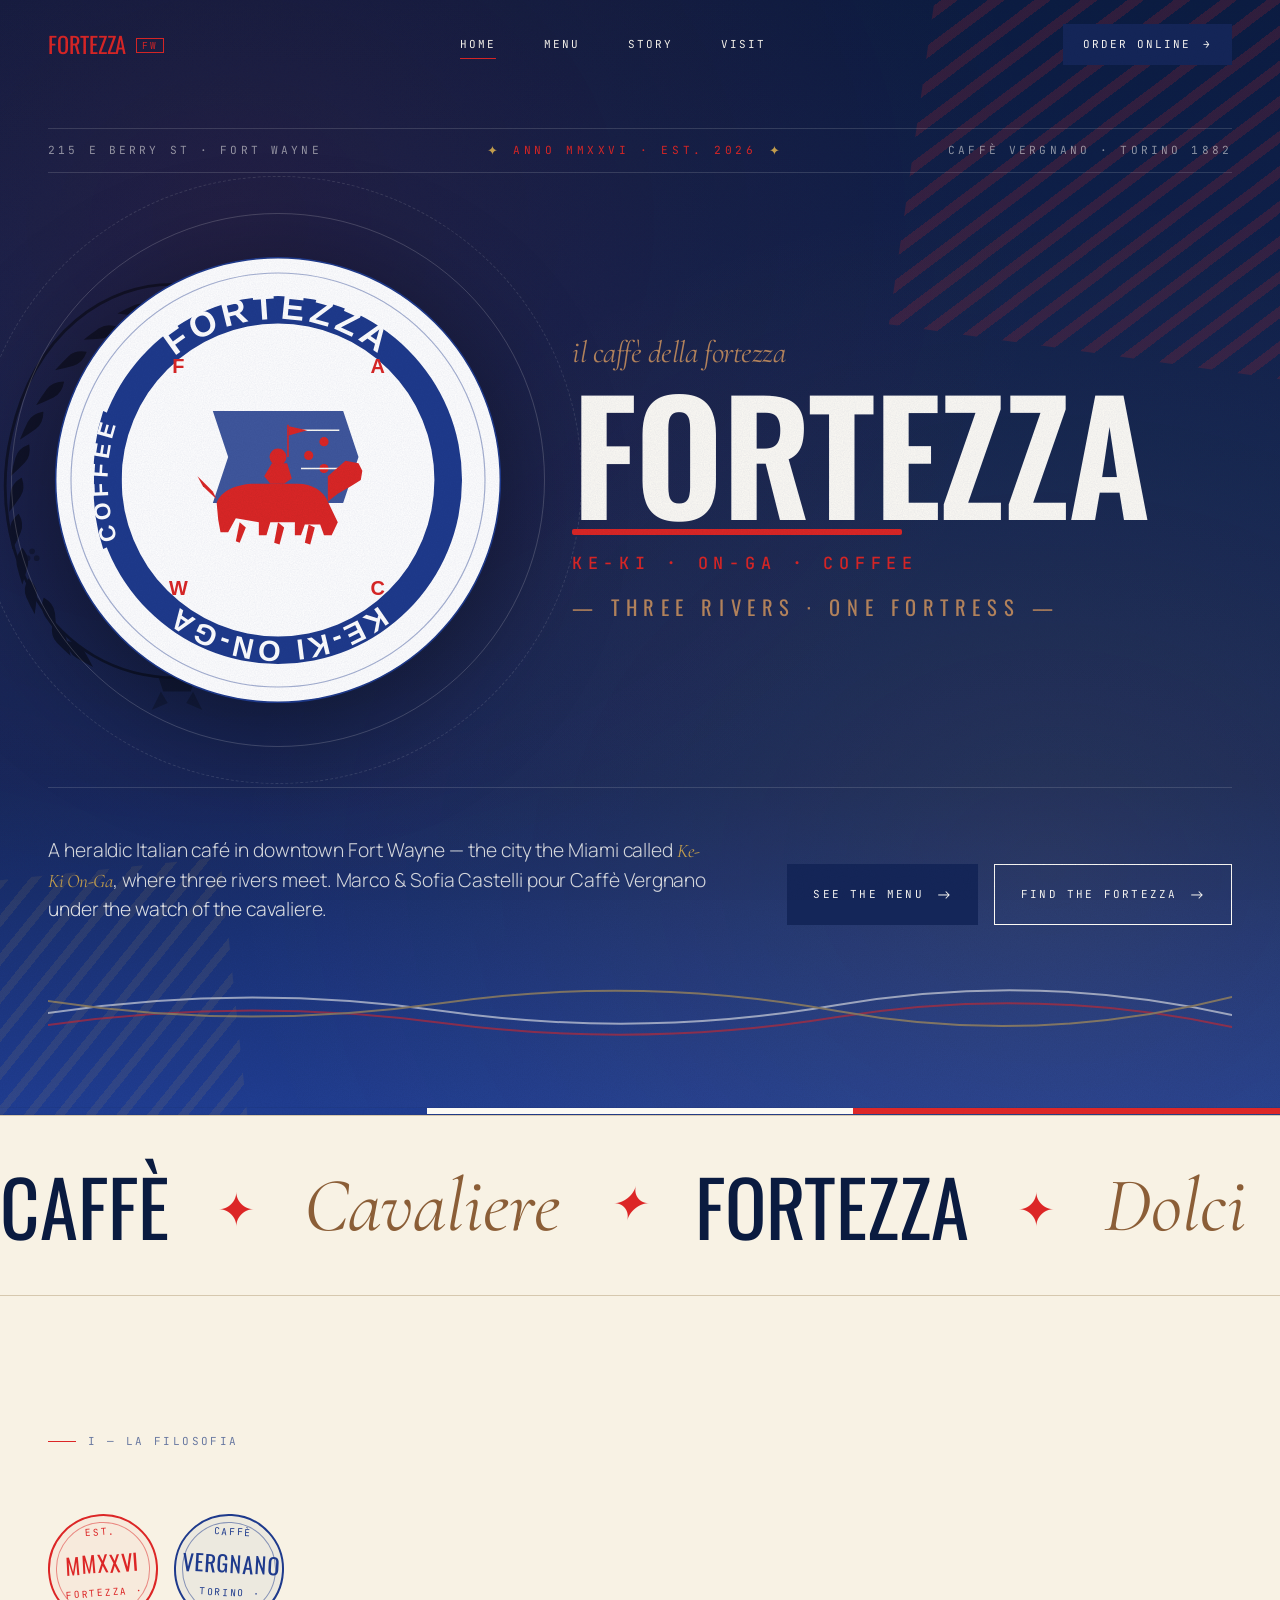
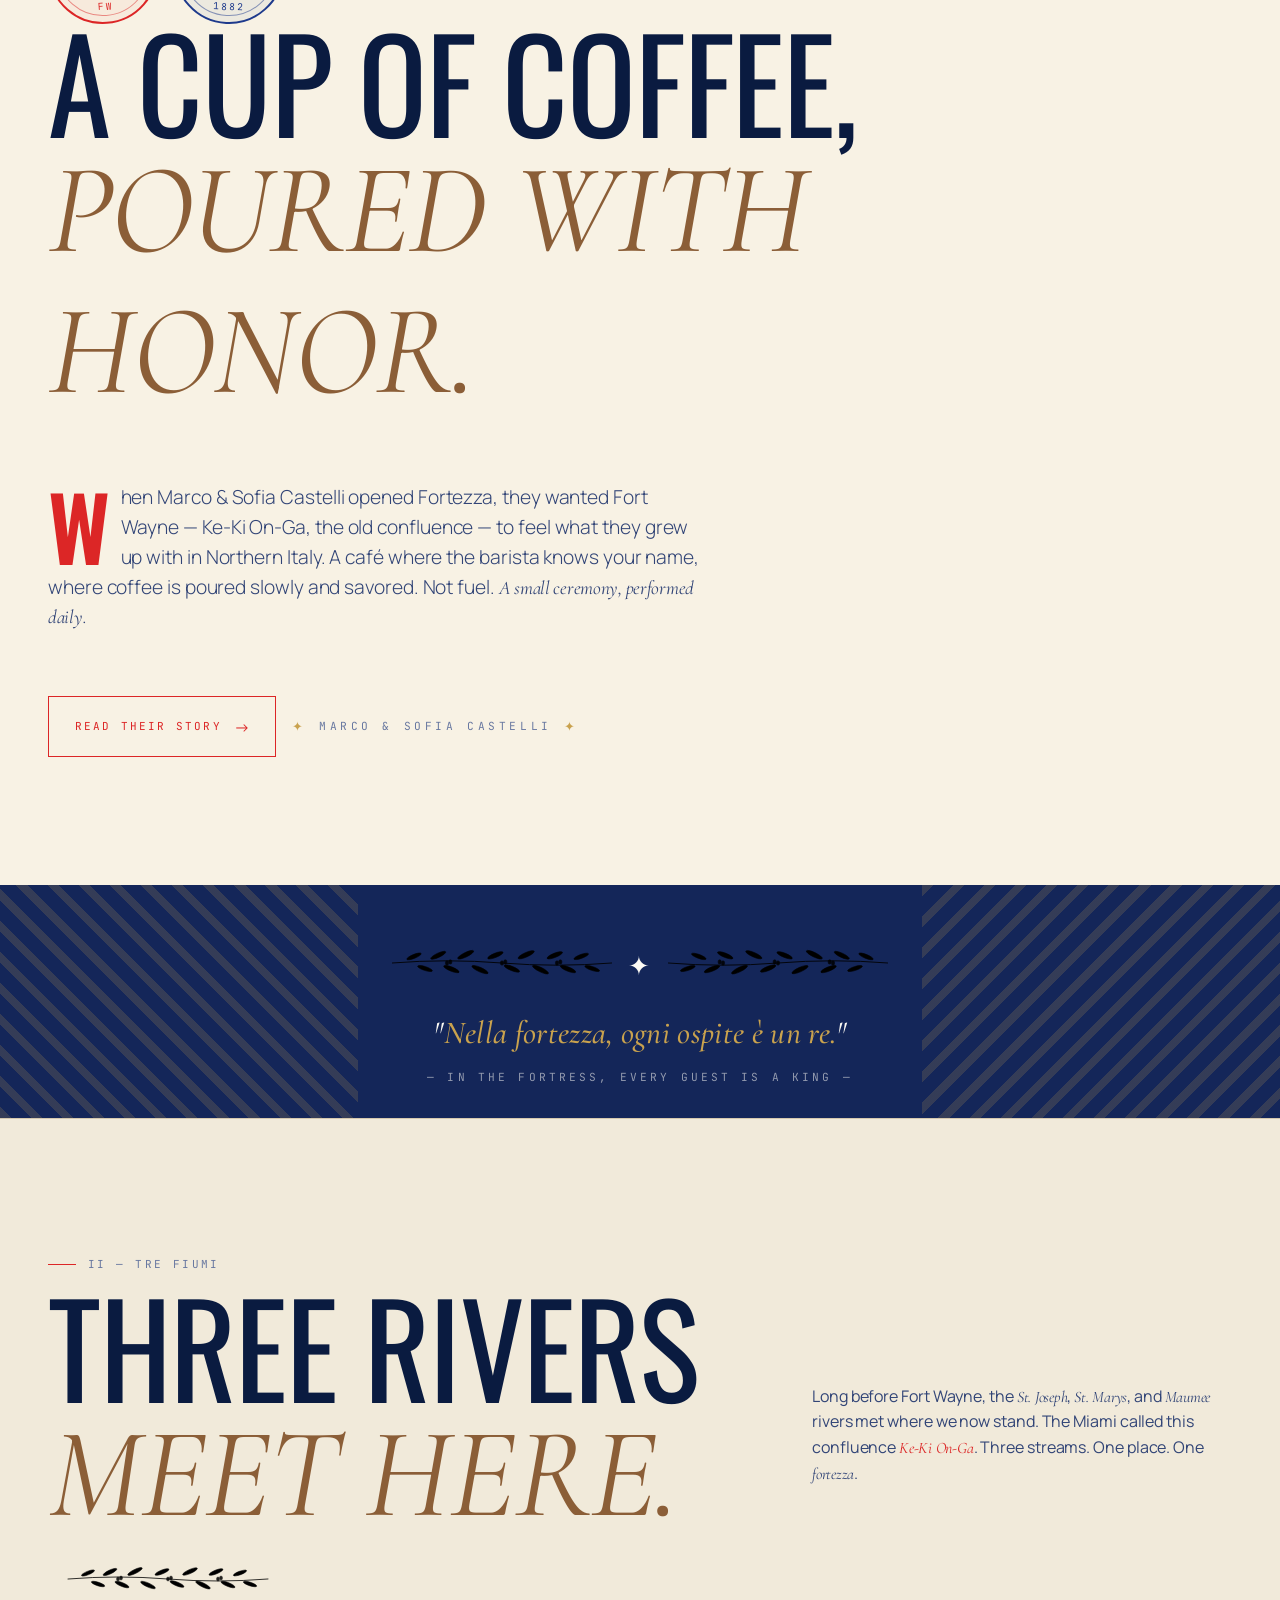
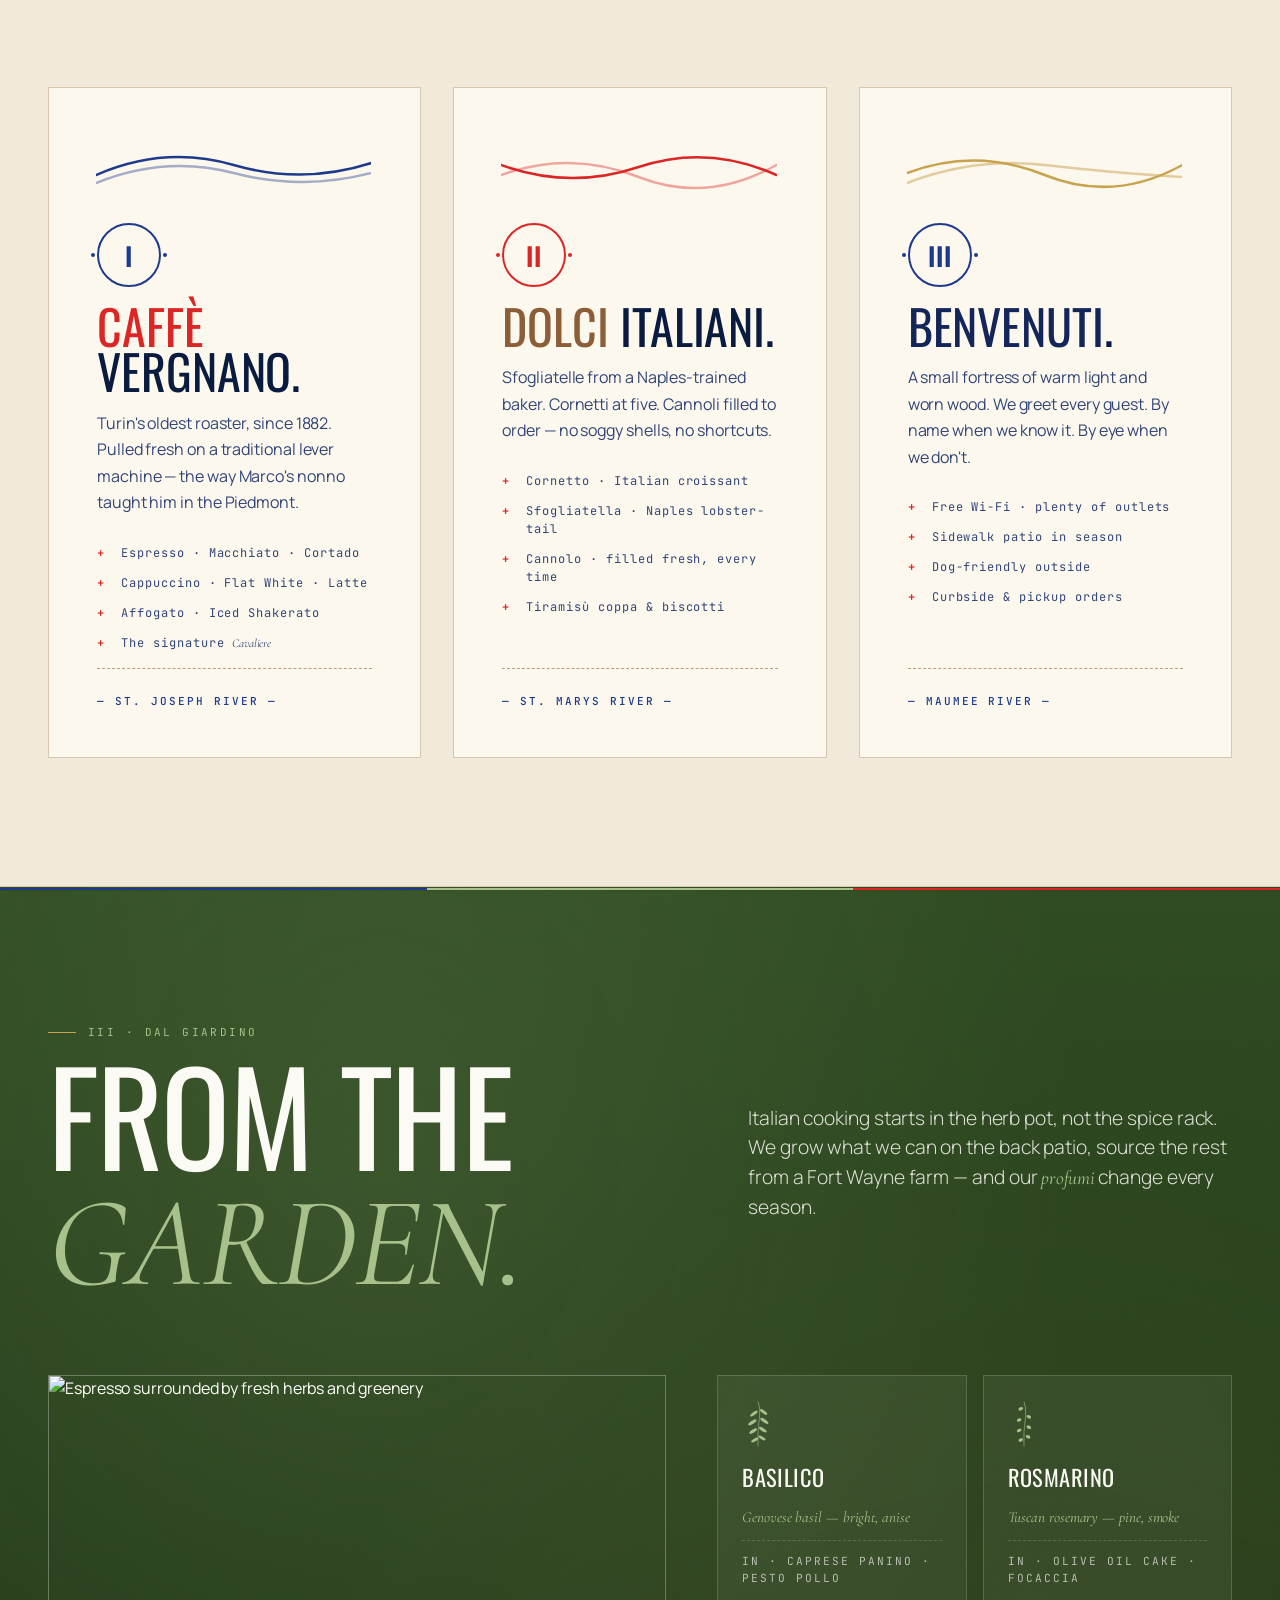
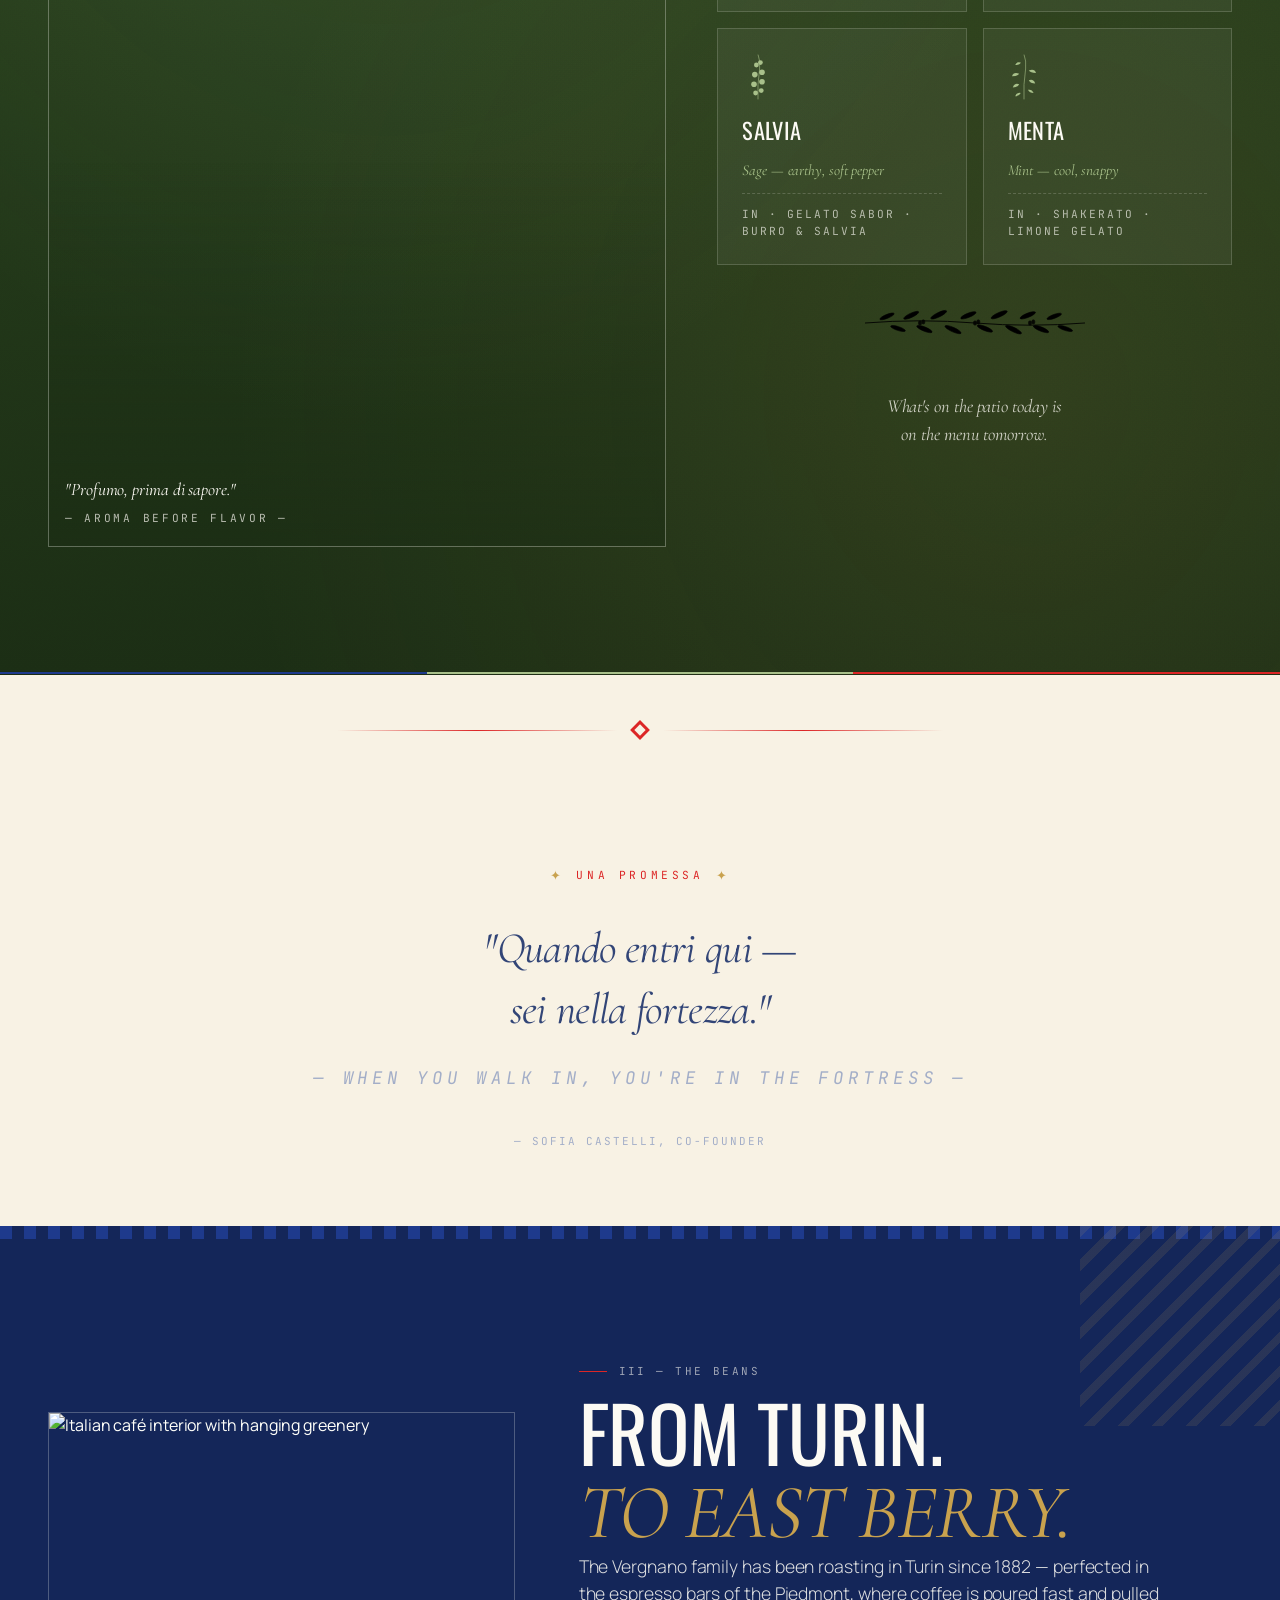
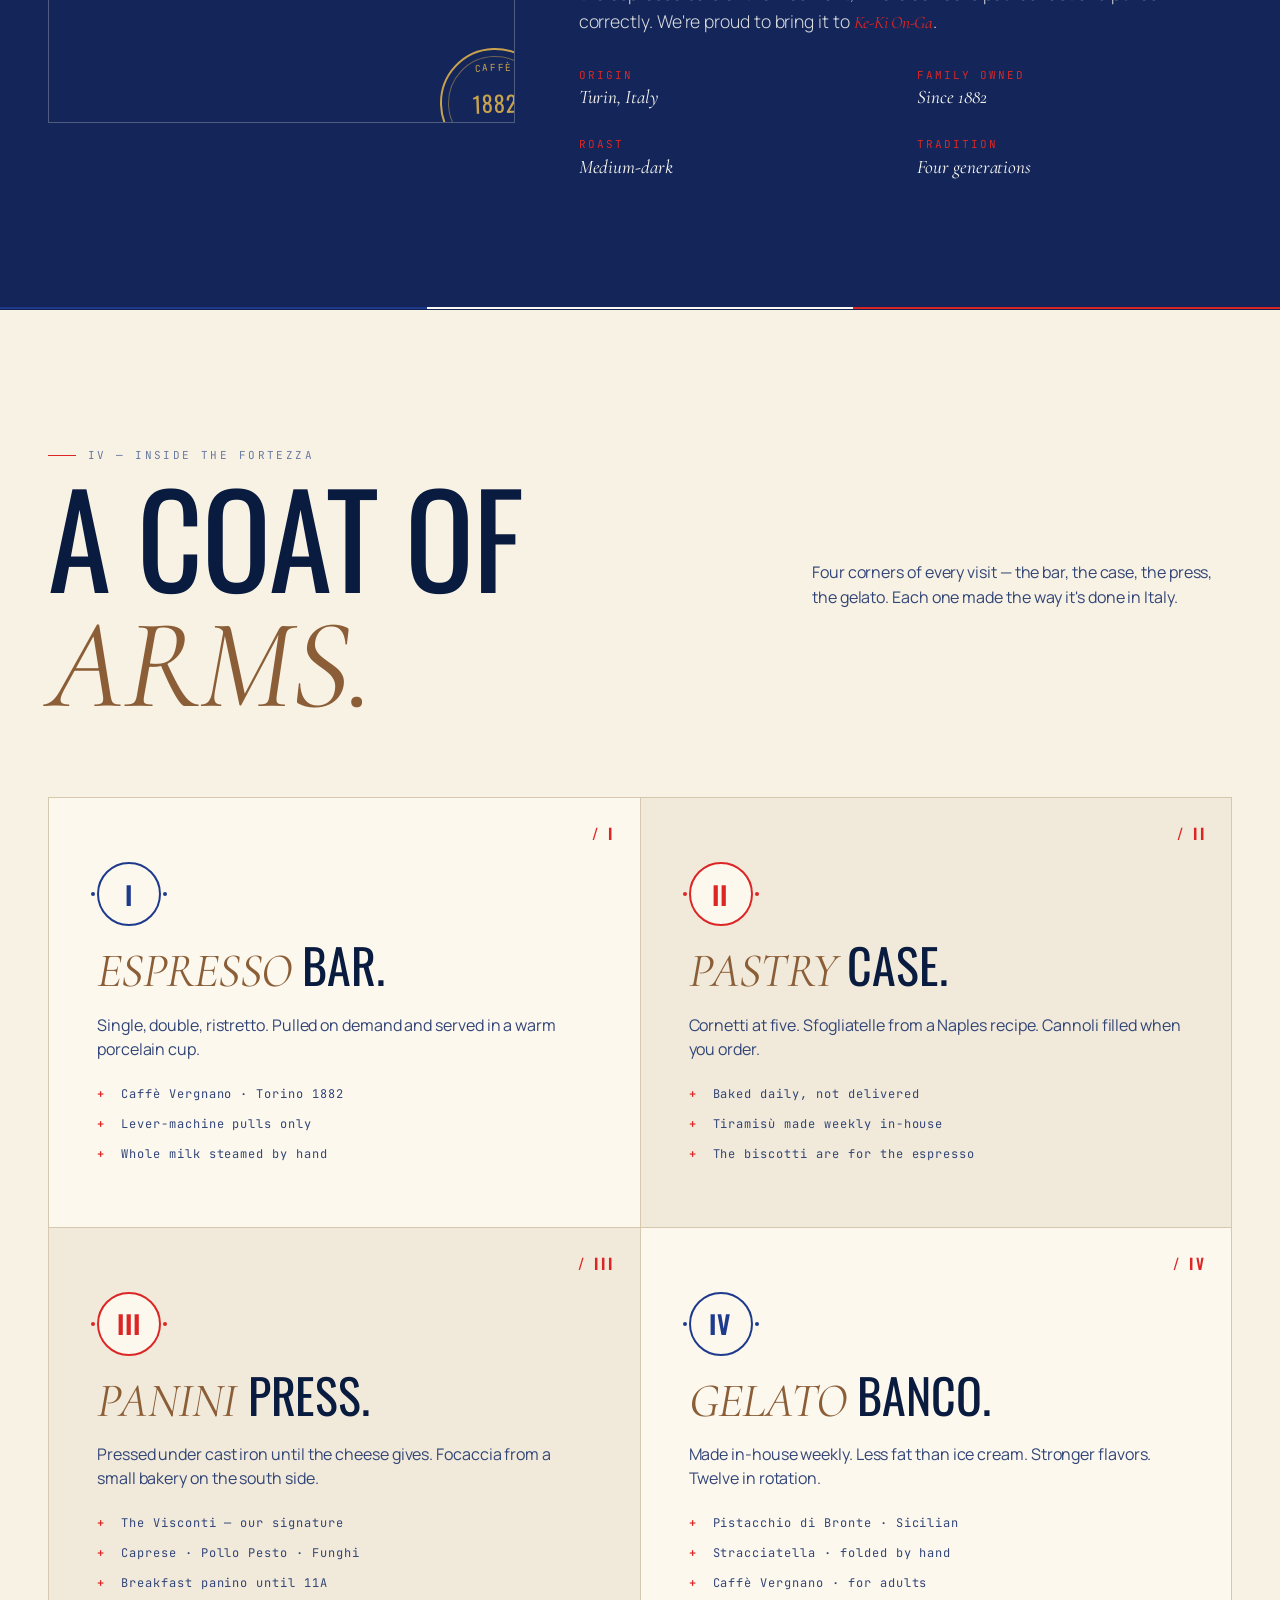
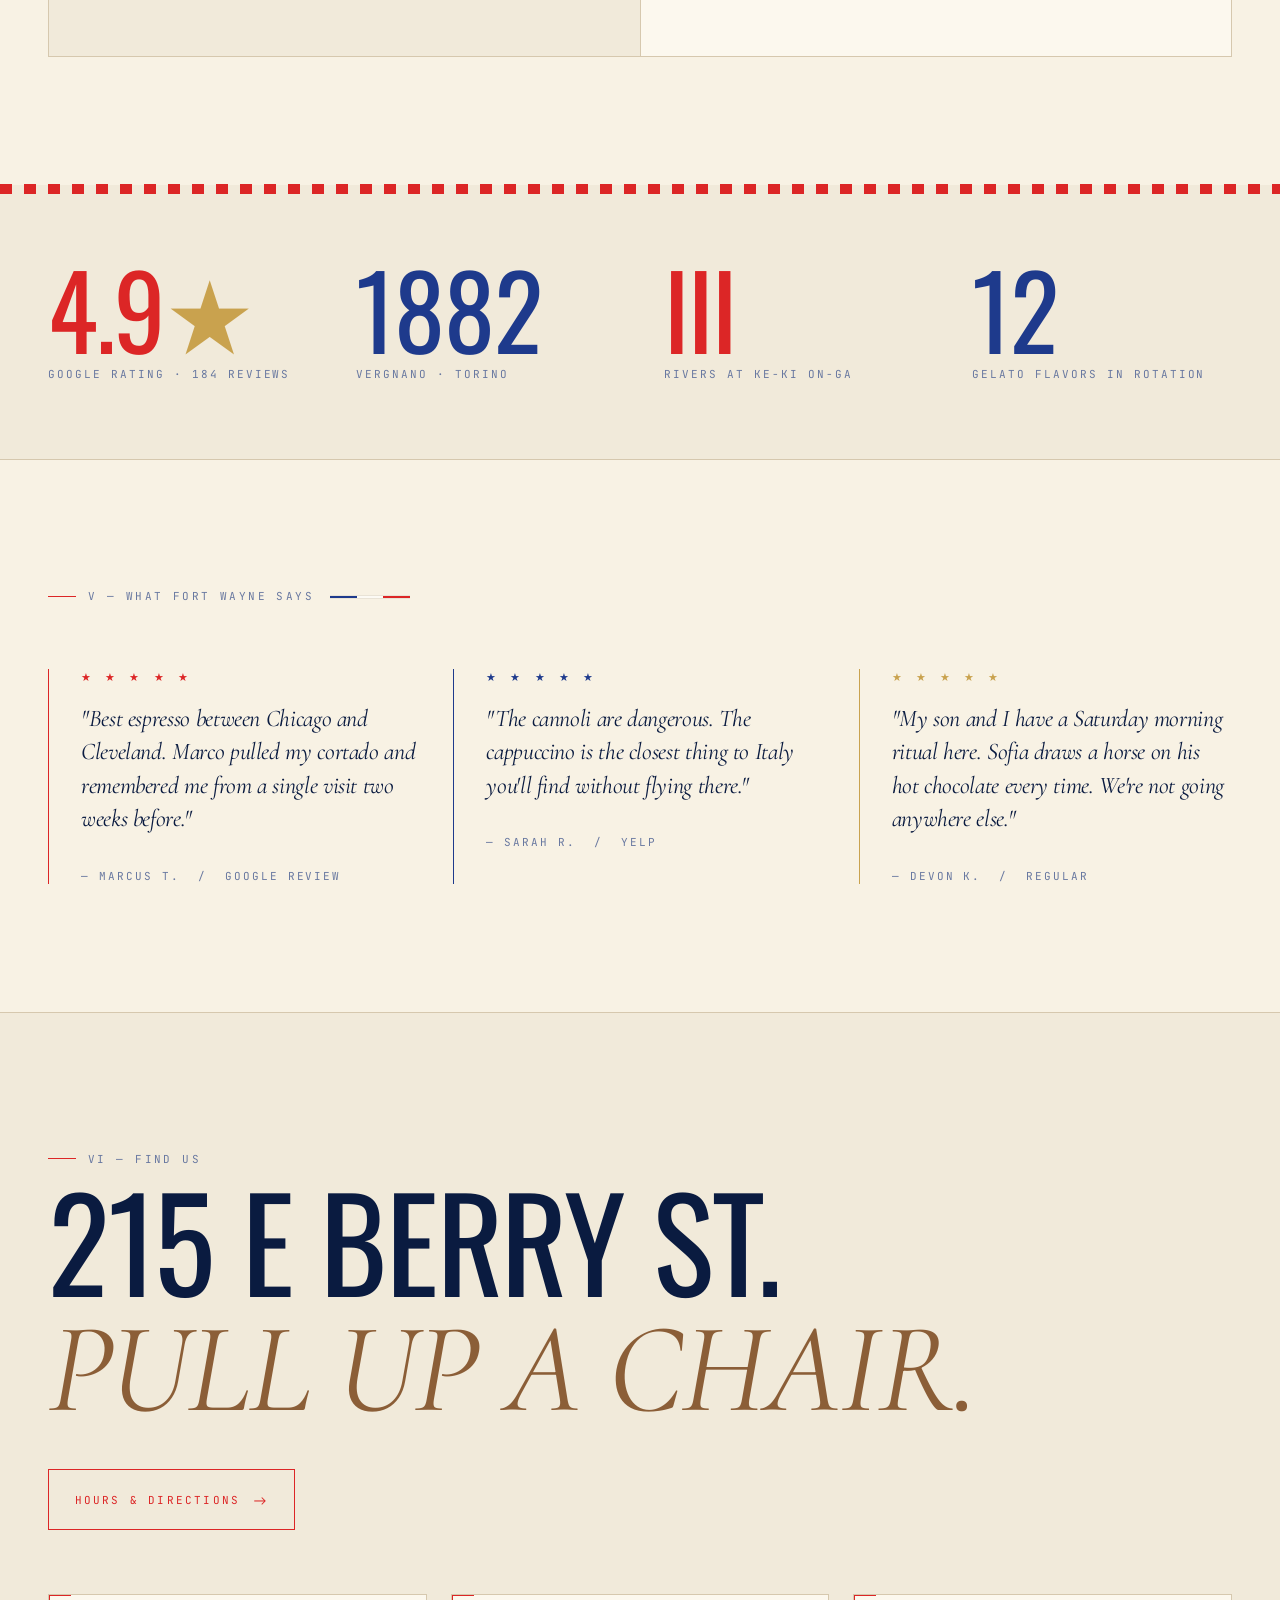
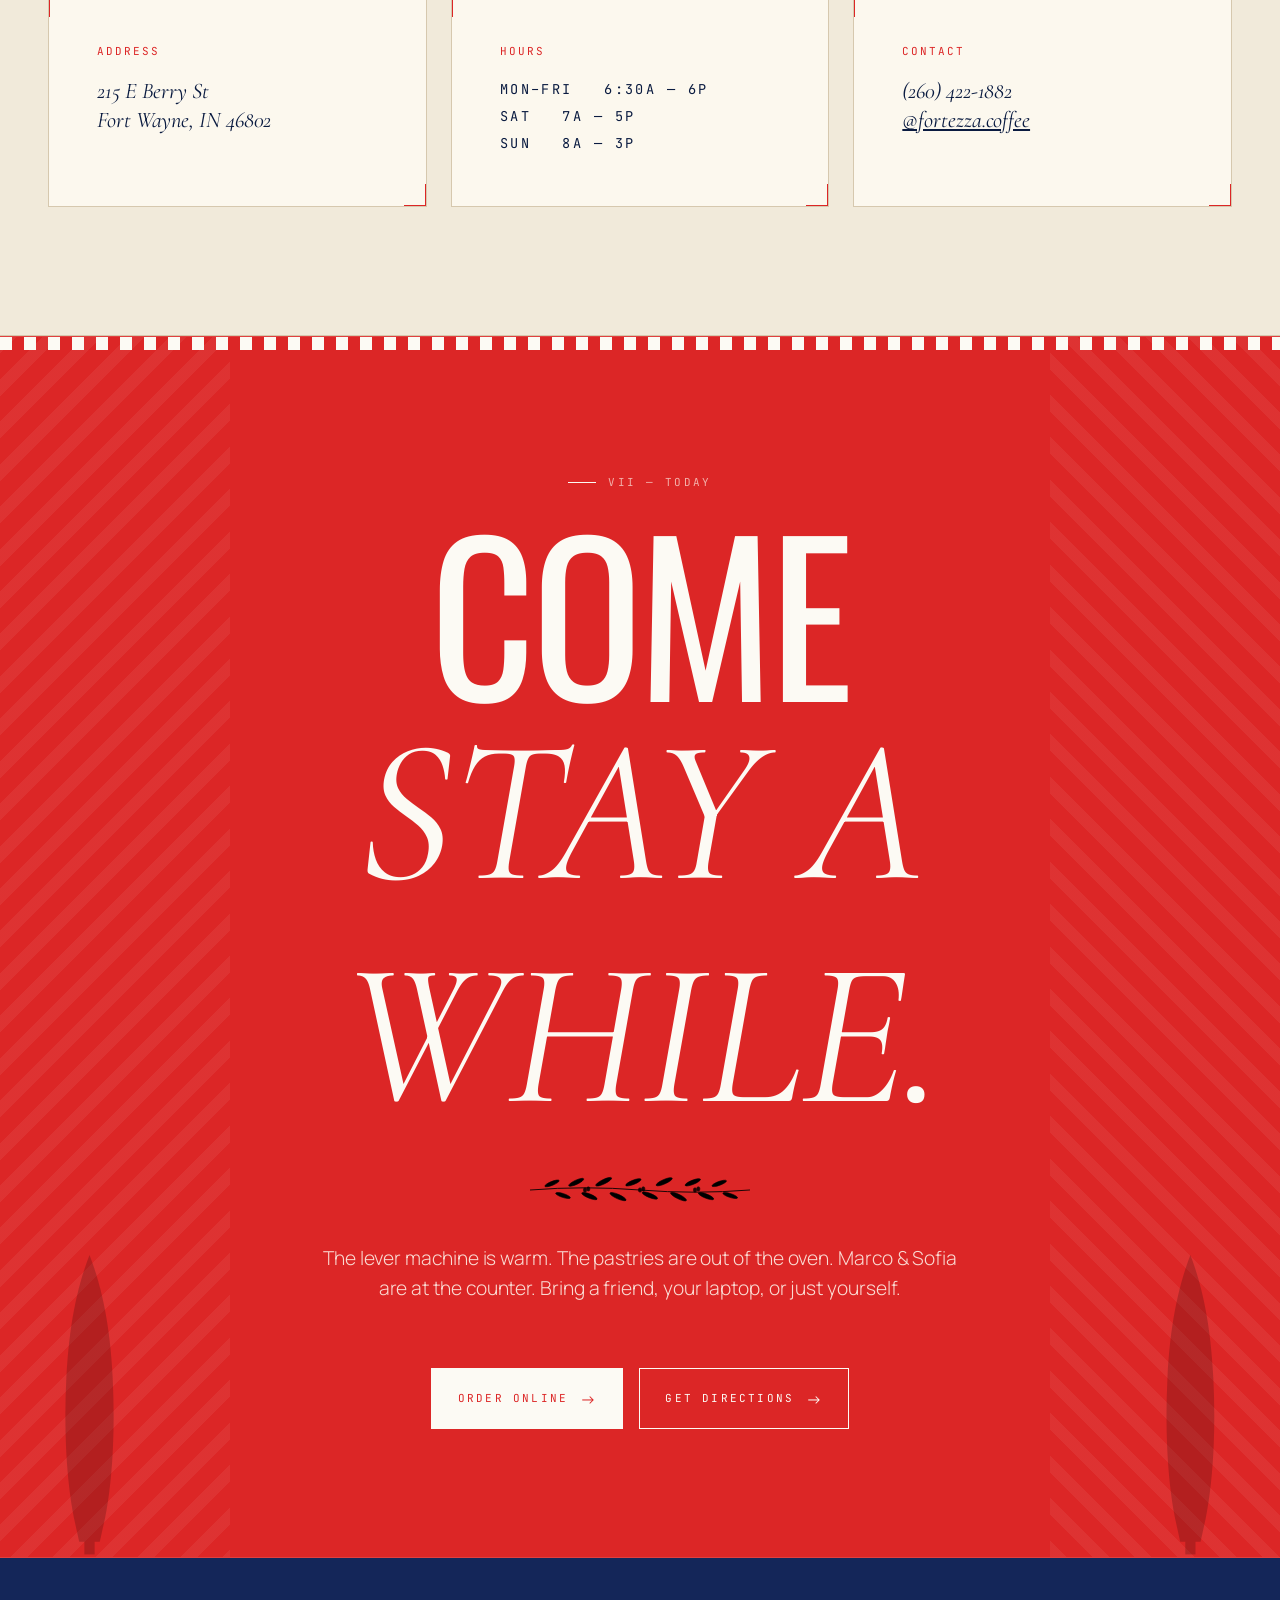
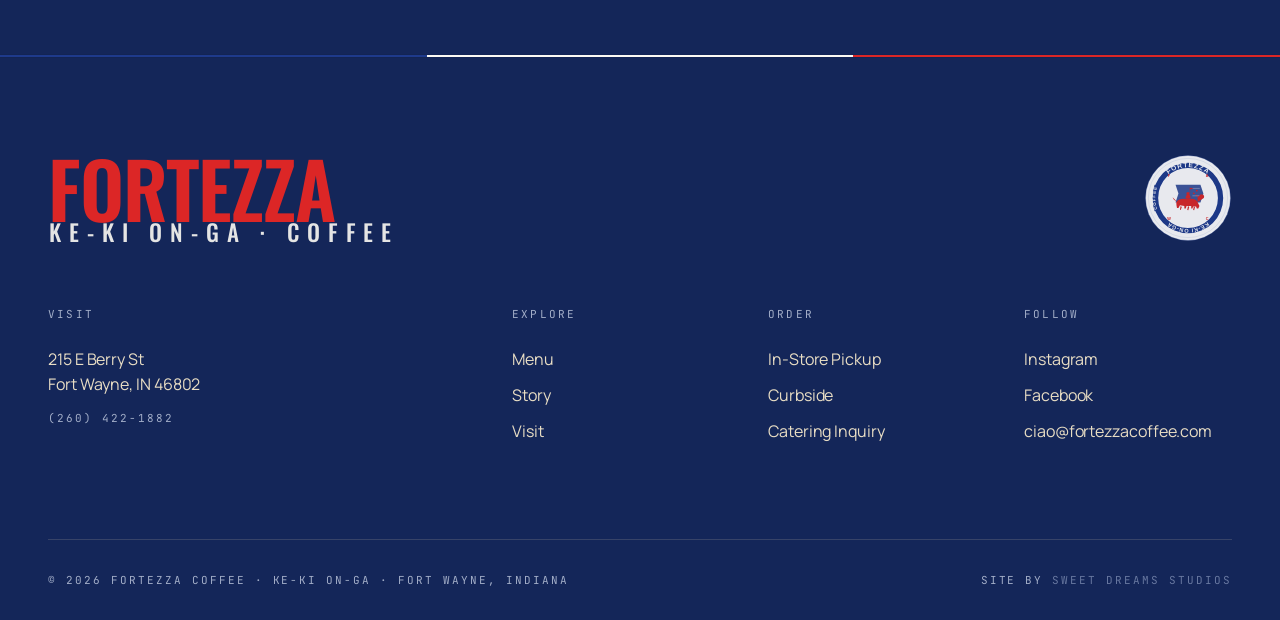
==== commit 0349d150: "feat: botanical layer — laurel, olive, cypress, Dal Giardino Adds an Italian-villa botanical layer o" ====
--- a/index.html
+++ b/index.html
@@ -47,7 +47,9 @@
 
     <!-- Main split: badge + wordmark -->
     <div class="hero-split">
-      <div class="hero-badge fade-up">
+      <div class="hero-badge with-laurel fade-up">
+        <!-- Gold laurel wreath glowing behind the badge -->
+        <img class="hero-laurel" src="assets/botanicals/laurel-wreath.svg" alt="" aria-hidden="true" />
         <img src="assets/logo.svg" alt="Fortezza Coffee · Ke-Ki On-Ga heraldic badge" />
       </div>
 
@@ -143,9 +145,14 @@
   </div>
 </section>
 
-<!-- MOTTO BAR — Italian motto with chevron flourishes -->
+<!-- MOTTO BAR — Italian motto wrapped in olive branches -->
 <section class="motto-bar">
   <div class="wrap">
+    <div class="olive-divider">
+      <img class="olive-svg" src="assets/botanicals/olive-branch.svg" alt="" aria-hidden="true" />
+      <span class="olive-mark">✦</span>
+      <img class="olive-svg flip" src="assets/botanicals/olive-branch.svg" alt="" aria-hidden="true" />
+    </div>
     <p class="motto-text">
       "<strong>Nella fortezza, ogni ospite è un re.</strong>"
     </p>
@@ -160,6 +167,9 @@
       <div>
         <span class="eyebrow">II — Tre Fiumi</span>
         <h2 class="h-1 mt-4">Three rivers <br /><span class="editorial text-crema-deep">meet here.</span></h2>
+        <div class="olive-divider" style="justify-content: flex-start; max-width: 360px; color: var(--olive); margin-top: var(--s-4);">
+          <img class="olive-svg" src="assets/botanicals/olive-branch.svg" alt="" aria-hidden="true" style="width: 240px; height: 40px;" />
+        </div>
       </div>
       <p class="text-soft" style="max-width: 42ch; line-height: 1.6;">
         Long before Fort Wayne, the <em class="editorial">St. Joseph</em>, <em class="editorial">St. Marys</em>, and <em class="editorial">Maumee</em> rivers met where we now stand. The Miami called this confluence <em class="editorial" style="color: var(--rosso);">Ke-Ki On-Ga</em>. Three streams. One place. One <em class="editorial">fortezza</em>.
@@ -227,6 +237,88 @@
   </div>
 </section>
 
+<!-- DAL GIARDINO — fresh herbs / garden ingredients on a deep verdant green -->
+<section class="section-giardino">
+  <div class="tricolor" style="position: absolute; top: 0; left: 0; right: 0;"><span></span><span></span><span></span></div>
+
+  <div class="wrap" style="position: relative; z-index: 2;">
+    <div class="flex justify-between items-center" style="flex-wrap: wrap; gap: var(--s-6);" data-reveal>
+      <div>
+        <span class="eyebrow" style="color: var(--verde-soft);">III · Dal Giardino</span>
+        <h2 class="h-1 mt-4" style="color: var(--cream);">From the <br /><span class="editorial">garden.</span></h2>
+      </div>
+      <p class="lead" style="max-width: 44ch; color: rgba(252, 250, 244, 0.85);">
+        Italian cooking starts in the herb pot, not the spice rack. We grow what we can on the back patio, source the rest from a Fort Wayne farm — and our <em class="editorial">profumi</em> change every season.
+      </p>
+    </div>
+
+    <div class="giardino-grid">
+      <!-- Photo with overlaid caption -->
+      <div class="giardino-photo" data-reveal>
+        <img src="https://images.unsplash.com/photo-1556910103-1c02745aae4d?auto=format&fit=crop&w=1200&q=85" alt="Espresso surrounded by fresh herbs and greenery" loading="lazy" />
+        <div class="photo-caption">
+          "Profumo, prima di sapore." <br />
+          <span style="font-family: var(--font-mono); font-style: normal; font-size: 0.7rem; letter-spacing: 0.24em; text-transform: uppercase; color: rgba(252,250,244,0.7);">— Aroma before flavor —</span>
+        </div>
+      </div>
+
+      <!-- Four herb cards -->
+      <div data-reveal data-delay="1" style="display: flex; flex-direction: column; gap: var(--s-5);">
+        <div class="herbs-list">
+          <article class="herb-card">
+            <svg class="sprig-icon" viewBox="0 0 80 120" aria-hidden="true">
+              <use href="assets/botanicals/sprig.svg#root" />
+              <!-- Inline fallback path so the icon renders without external use -->
+              <g fill="currentColor"><path d="M 40,116 Q 38,80 44,40 Q 46,18 40,4" fill="none" stroke="currentColor" stroke-width="1.5"/><ellipse cx="32" cy="100" rx="10" ry="3.5" transform="rotate(-30 32 100)"/><ellipse cx="50" cy="95" rx="10" ry="3.5" transform="rotate(30 50 95)"/><ellipse cx="28" cy="78" rx="11" ry="4" transform="rotate(-32 28 78)"/><ellipse cx="52" cy="74" rx="11" ry="4" transform="rotate(32 52 74)"/><ellipse cx="26" cy="56" rx="12" ry="4" transform="rotate(-34 26 56)"/><ellipse cx="56" cy="52" rx="12" ry="4" transform="rotate(34 56 52)"/><ellipse cx="30" cy="34" rx="11" ry="3.8" transform="rotate(-36 30 34)"/><ellipse cx="54" cy="30" rx="11" ry="3.8" transform="rotate(36 54 30)"/></g>
+            </svg>
+            <div class="herb-name">Basilico</div>
+            <div class="herb-italian">Genovese basil — bright, anise</div>
+            <div class="herb-use">In · Caprese panino · Pesto pollo</div>
+          </article>
+
+          <article class="herb-card">
+            <svg class="sprig-icon" viewBox="0 0 80 120" aria-hidden="true">
+              <g fill="currentColor"><path d="M 40,116 Q 38,80 44,40 Q 46,18 40,4" fill="none" stroke="currentColor" stroke-width="1.5"/><ellipse cx="32" cy="100" rx="6" ry="4" transform="rotate(-25 32 100)"/><ellipse cx="50" cy="92" rx="6" ry="4" transform="rotate(25 50 92)"/><ellipse cx="28" cy="76" rx="6" ry="4" transform="rotate(-25 28 76)"/><ellipse cx="52" cy="68" rx="6" ry="4" transform="rotate(25 52 68)"/><ellipse cx="28" cy="50" rx="6" ry="4" transform="rotate(-25 28 50)"/><ellipse cx="52" cy="42" rx="6" ry="4" transform="rotate(25 52 42)"/><ellipse cx="32" cy="22" rx="6" ry="4" transform="rotate(-25 32 22)"/></g>
+            </svg>
+            <div class="herb-name">Rosmarino</div>
+            <div class="herb-italian">Tuscan rosemary — pine, smoke</div>
+            <div class="herb-use">In · Olive oil cake · Focaccia</div>
+          </article>
+
+          <article class="herb-card">
+            <svg class="sprig-icon" viewBox="0 0 80 120" aria-hidden="true">
+              <g fill="currentColor"><path d="M 40,116 Q 38,80 44,40 Q 46,18 40,4" fill="none" stroke="currentColor" stroke-width="1.5"/><circle cx="34" cy="100" r="6"/><circle cx="48" cy="94" r="6"/><circle cx="30" cy="78" r="7"/><circle cx="50" cy="72" r="7"/><circle cx="32" cy="54" r="7"/><circle cx="50" cy="48" r="7"/><circle cx="36" cy="30" r="6"/><circle cx="46" cy="24" r="6"/></g>
+            </svg>
+            <div class="herb-name">Salvia</div>
+            <div class="herb-italian">Sage — earthy, soft pepper</div>
+            <div class="herb-use">In · Gelato sabor · Burro &amp; salvia</div>
+          </article>
+
+          <article class="herb-card">
+            <svg class="sprig-icon" viewBox="0 0 80 120" aria-hidden="true">
+              <g fill="currentColor"><path d="M 40,116 Q 38,80 44,40 Q 46,18 40,4" fill="none" stroke="currentColor" stroke-width="1.5"/><path d="M 32,100 Q 22,98 18,108 Q 28,108 32,100 Z"/><path d="M 50,92 Q 60,90 64,100 Q 54,100 50,92 Z"/><path d="M 28,78 Q 16,74 12,86 Q 24,86 28,78 Z"/><path d="M 52,68 Q 64,64 68,76 Q 56,76 52,68 Z"/><path d="M 28,52 Q 14,46 10,58 Q 24,58 28,52 Z"/><path d="M 52,44 Q 66,38 70,50 Q 56,50 52,44 Z"/><path d="M 32,24 Q 22,20 18,30 Q 30,30 32,24 Z"/></g>
+            </svg>
+            <div class="herb-name">Menta</div>
+            <div class="herb-italian">Mint — cool, snappy</div>
+            <div class="herb-use">In · Shakerato · Limone gelato</div>
+          </article>
+        </div>
+
+        <!-- Olive branch divider -->
+        <div class="olive-divider" style="color: var(--verde-soft); margin-top: var(--s-3);">
+          <img class="olive-svg" src="assets/botanicals/olive-branch.svg" alt="" aria-hidden="true" />
+        </div>
+
+        <p class="text-soft" style="text-align: center; font-family: var(--font-editorial); font-style: italic; font-size: 1.15rem; color: rgba(252, 250, 244, 0.78);">
+          What's on the patio today is <br />on the menu tomorrow.
+        </p>
+      </div>
+    </div>
+  </div>
+
+  <div class="tricolor" style="position: absolute; bottom: 0; left: 0; right: 0;"><span></span><span></span><span></span></div>
+</section>
+
 <!-- HERALDIC RULE -->
 <div class="wrap">
   <div class="heraldic-rule">
@@ -251,7 +343,7 @@
   <div class="wrap" style="position: relative; z-index: 2;">
     <div class="feature-spread">
       <div class="feature-img" data-reveal style="border-color: rgba(252, 250, 244, 0.25);">
-        <img src="https://images.unsplash.com/photo-1442550528053-c431ecb55509?auto=format&fit=crop&w=1200&q=85" alt="Caffè Vergnano espresso, Turin" loading="lazy" />
+        <img src="https://images.unsplash.com/photo-1453614512568-c4024d13c247?auto=format&fit=crop&w=1200&q=85" alt="Italian café interior with hanging greenery" loading="lazy" />
         <!-- Wax seal stamp overlapping the image, bottom-right -->
         <div class="stamp stamp-gold" style="position: absolute; bottom: -36px; right: -36px; background: var(--blu-deep); z-index: 3;">
           <div>Caffè</div>
@@ -441,17 +533,25 @@
   </div>
 </section>
 
-<!-- FINAL CTA — rosso with chevron stripes -->
-<section class="section section-rosso crenel-top crenel-cream" style="padding: clamp(5rem, 10vw, 9rem) 0; position:relative; overflow:hidden;">
-  <!-- Decorative chevron pattern -->
-  <div style="position: absolute; top: 0; left: 0; bottom: 0; width: 30%; background: repeating-linear-gradient(135deg, rgba(252, 250, 244, 0.08) 0, rgba(252, 250, 244, 0.08) 12px, transparent 12px, transparent 30px); pointer-events: none;"></div>
-  <div style="position: absolute; top: 0; right: 0; bottom: 0; width: 30%; background: repeating-linear-gradient(45deg, rgba(252, 250, 244, 0.08) 0, rgba(252, 250, 244, 0.08) 12px, transparent 12px, transparent 30px); pointer-events: none;"></div>
+<!-- FINAL CTA — rosso with cypress flanks + chevron stripes -->
+<section class="section section-rosso crenel-top crenel-cream cypress-flank" style="padding: clamp(5rem, 10vw, 9rem) 0; position:relative; overflow:hidden;">
+  <!-- Decorative chevron pattern (subtle) -->
+  <div style="position: absolute; top: 0; left: 0; bottom: 0; width: 18%; background: repeating-linear-gradient(135deg, rgba(252, 250, 244, 0.06) 0, rgba(252, 250, 244, 0.06) 12px, transparent 12px, transparent 30px); pointer-events: none;"></div>
+  <div style="position: absolute; top: 0; right: 0; bottom: 0; width: 18%; background: repeating-linear-gradient(45deg, rgba(252, 250, 244, 0.06) 0, rgba(252, 250, 244, 0.06) 12px, transparent 12px, transparent 30px); pointer-events: none;"></div>
+
+  <!-- Italian cypresses flanking the CTA -->
+  <img class="cypress left" src="assets/botanicals/cypress.svg" alt="" aria-hidden="true" style="color: var(--cream); opacity: 0.18;" />
+  <img class="cypress right" src="assets/botanicals/cypress.svg" alt="" aria-hidden="true" style="color: var(--cream); opacity: 0.18; transform: scaleX(-1);" />
+
   <div class="wrap center" style="position:relative;">
     <span class="eyebrow" data-reveal>VII — Today</span>
     <h2 class="h-mega mt-6" data-reveal data-delay="1">
       Come<br />
       <span class="editorial">stay a while.</span>
     </h2>
+    <div class="olive-divider" data-reveal data-delay="2" style="color: rgba(252, 250, 244, 0.55); max-width: 540px; margin-inline: auto;">
+      <img class="olive-svg" src="assets/botanicals/olive-branch.svg" alt="" aria-hidden="true" />
+    </div>
     <p class="lead mt-6" style="margin-inline:auto;" data-reveal data-delay="2">
       The lever machine is warm. The pastries are out of the oven. Marco &amp; Sofia are at the counter. Bring a friend, your laptop, or just yourself.
     </p>
--- a/styles/globals.css
+++ b/styles/globals.css
@@ -49,7 +49,11 @@
   --blu-deep: #142659;      /* deep navy — alias of --espresso */
   --blu-night: #0A1B40;     /* deepest, almost black-blue */
 
-  --olive: #4F6F3A;         /* secondary natural accent — slightly cooler */
+  --olive: #4F6F3A;         /* warm olive — botanical accent + heraldic */
+  --olive-deep: #2F4A21;    /* deep cypress — for verde sections */
+  --olive-night: #1B2D14;   /* deepest forest — backgrounds */
+  --verde: #6B8E4E;         /* lively garden green — leaf details */
+  --verde-soft: #A8C08A;    /* sage — light leaf tints */
   --gold: #C9A24E;          /* heraldic gold — fortress detail */
 
   /* Typography — display swapped from Anton to Oswald for a heraldic, condensed-classic feel */
@@ -2232,3 +2236,294 @@
   position: relative;
   z-index: 2;
 }
+
+/* ==========================================================================
+   FORTEZZA — BOTANICAL LAYER
+   Italian-villa greenery: laurel wreaths, olive branches, cypress, herb sprigs,
+   trailing vines.  Inherit color via currentColor so each placement can tint
+   to olive/verde/gold/cream as needed.  Heraldic + horticultural in one.
+   ========================================================================== */
+
+/* SVGs that take currentColor — always set color when using these */
+.botanical-svg { color: var(--olive); }
+.botanical-svg.tint-deep   { color: var(--olive-deep); }
+.botanical-svg.tint-verde  { color: var(--verde); }
+.botanical-svg.tint-sage   { color: var(--verde-soft); }
+.botanical-svg.tint-cream  { color: var(--cream); }
+.botanical-svg.tint-gold   { color: var(--gold); }
+
+/* ---------- Laurel wreath aura behind a focal element ----------
+   Place this on a wrapper.  The wreath sits behind the badge / image,
+   slightly larger than it, breathing in via slow pulse. */
+.laurel-aura { position: relative; }
+.laurel-aura > .laurel-svg {
+  position: absolute;
+  inset: -18%;
+  width: 136%;
+  height: 136%;
+  pointer-events: none;
+  color: var(--verde-soft);
+  opacity: 0.55;
+  animation: laurelBreath 8s ease-in-out infinite;
+}
+@keyframes laurelBreath {
+  0%, 100% { opacity: 0.45; transform: scale(1); }
+  50%      { opacity: 0.7;  transform: scale(1.02); }
+}
+
+/* ---------- Olive branch divider ----------
+   A horizontal olive branch used to flank Italian mottos and section titles. */
+.olive-divider {
+  display: flex;
+  align-items: center;
+  justify-content: center;
+  gap: var(--s-4);
+  color: var(--olive);
+  width: 100%;
+  margin-block: var(--s-5);
+}
+.olive-divider .olive-svg {
+  width: 220px;
+  max-width: 35vw;
+  height: 44px;
+  flex-shrink: 0;
+  color: inherit;
+}
+.olive-divider .olive-svg.flip { transform: scaleX(-1); }
+.olive-divider .olive-mark {
+  font-family: var(--font-display);
+  font-size: 1.6rem;
+  letter-spacing: 0.04em;
+  color: var(--gold);
+  text-transform: uppercase;
+  font-weight: 500;
+  flex-shrink: 0;
+}
+.motto-bar .olive-divider { color: var(--gold); }
+.motto-bar .olive-divider .olive-mark { color: var(--cream); }
+
+/* ---------- Vine border (top or bottom of a section) ---------- */
+.vine-border-top, .vine-border-bottom {
+  position: relative;
+}
+.vine-border-top::before {
+  content: '';
+  position: absolute;
+  top: 0; left: 0; right: 0;
+  height: 60px;
+  background: url("../assets/botanicals/vine-border.svg") center/auto 100% repeat-x;
+  background-size: 1200px 60px;
+  pointer-events: none;
+  opacity: 0.7;
+  filter: drop-shadow(0 1px 0 rgba(0,0,0,0.04));
+}
+.vine-border-bottom::after {
+  content: '';
+  position: absolute;
+  bottom: 0; left: 0; right: 0;
+  height: 60px;
+  background: url("../assets/botanicals/vine-border.svg") center/auto 100% repeat-x;
+  background-size: 1200px 60px;
+  pointer-events: none;
+  opacity: 0.7;
+  transform: scaleY(-1);
+}
+
+/* ---------- Vertical cypress flank ----------
+   Pair of tall narrow cypresses framing a section like a Tuscan vista. */
+.cypress-flank {
+  position: relative;
+}
+.cypress-flank .cypress {
+  position: absolute;
+  width: clamp(60px, 8vw, 110px);
+  bottom: 0;
+  pointer-events: none;
+  color: var(--olive-deep);
+  opacity: 0.85;
+}
+.cypress-flank .cypress.left  { left: clamp(0.5rem, 3vw, 3rem); }
+.cypress-flank .cypress.right { right: clamp(0.5rem, 3vw, 3rem); }
+@media (max-width: 720px) { .cypress-flank .cypress { display: none; } }
+
+/* ---------- Herb sprig accent (small inline decoration) ---------- */
+.sprig {
+  display: inline-block;
+  width: 24px;
+  height: 36px;
+  vertical-align: middle;
+  color: var(--olive);
+  margin-inline: var(--s-2);
+}
+.sprig-lg { width: 60px; height: 90px; }
+
+/* ---------- Botanical corner (decorative leaf in section corners) ---------- */
+.botanical-corner {
+  position: absolute;
+  pointer-events: none;
+  color: var(--verde-soft);
+  opacity: 0.45;
+}
+.botanical-corner.tl { top: 12px; left: 12px; transform: scale(0.7); }
+.botanical-corner.tr { top: 12px; right: 12px; transform: scale(0.7) scaleX(-1); }
+.botanical-corner.bl { bottom: 12px; left: 12px; transform: scale(0.7) scaleY(-1); }
+.botanical-corner.br { bottom: 12px; right: 12px; transform: scale(0.7) scale(-1, -1); }
+
+/* ==========================================================================
+   DAL GIARDINO — Garden / Greenery Section
+   Deep verdant background, cream type, herb-led editorial feature.
+   The "fresh" counterweight to the heraldic navy hero.
+   ========================================================================== */
+.section-giardino {
+  background:
+    radial-gradient(ellipse at 30% 20%, rgba(168, 192, 138, 0.12), transparent 55%),
+    radial-gradient(ellipse at 80% 80%, rgba(201, 162, 78, 0.10), transparent 55%),
+    linear-gradient(180deg, var(--olive-deep) 0%, var(--olive-night) 100%);
+  color: var(--cream);
+  position: relative;
+  overflow: hidden;
+  padding: clamp(5rem, 10vw, 9rem) 0;
+}
+.section-giardino::before {
+  content: '';
+  position: absolute;
+  inset: 0;
+  background-image: url("data:image/svg+xml;utf8,<svg xmlns='http://www.w3.org/2000/svg' width='200' height='200'><filter id='n'><feTurbulence type='fractalNoise' baseFrequency='0.85' numOctaves='2' stitchTiles='stitch'/><feColorMatrix values='0 0 0 0 0.85 0 0 0 0 0.95 0 0 0 0 0.65 0 0 0 0.10 0'/></filter><rect width='100%25' height='100%25' filter='url(%23n)'/></svg>");
+  opacity: 0.45;
+  mix-blend-mode: overlay;
+  pointer-events: none;
+}
+
+/* Re-scope tokens so child components render correctly on green */
+.section-giardino {
+  --text: var(--cream);
+  --text-soft: rgba(252, 250, 244, 0.86);
+  --text-dim: rgba(252, 250, 244, 0.62);
+  --text-faint: rgba(252, 250, 244, 0.38);
+  --border: rgba(252, 250, 244, 0.16);
+  --border-strong: rgba(252, 250, 244, 0.30);
+  --bg: var(--olive-deep);
+  --bg-1: var(--olive-night);
+  --surface: rgba(252, 250, 244, 0.05);
+  --surface-2: rgba(252, 250, 244, 0.08);
+}
+.section-giardino .editorial,
+.section-giardino .text-crema-deep { color: var(--verde-soft) !important; }
+.section-giardino .eyebrow::before { background: var(--gold); }
+.section-giardino .text-rosso { color: #FFB07A; } /* warm coral on green for legibility */
+.section-giardino .btn-primary {
+  background: var(--cream);
+  color: var(--olive-deep);
+  border-color: var(--cream);
+}
+.section-giardino .btn-primary::before { background: var(--rosso); }
+.section-giardino .btn-primary:hover { color: var(--cream); border-color: var(--rosso); }
+
+/* Garden grid: 1 hero image + 4 herb cards */
+.giardino-grid {
+  display: grid;
+  grid-template-columns: 1.2fr 1fr;
+  gap: clamp(2rem, 4vw, 3.5rem);
+  align-items: stretch;
+  margin-top: var(--s-8);
+}
+@media (max-width: 880px) { .giardino-grid { grid-template-columns: 1fr; } }
+
+.giardino-photo {
+  aspect-ratio: 4/5;
+  overflow: hidden;
+  border: 1px solid var(--border-strong);
+  position: relative;
+}
+.giardino-photo img {
+  width: 100%;
+  height: 100%;
+  object-fit: cover;
+  filter: contrast(1.05) saturate(1.1);
+}
+.giardino-photo::after {
+  content: '';
+  position: absolute;
+  inset: 0;
+  background: linear-gradient(180deg, transparent 50%, rgba(27, 45, 20, 0.5));
+  pointer-events: none;
+}
+.giardino-photo .photo-caption {
+  position: absolute;
+  bottom: var(--s-4);
+  left: var(--s-4);
+  right: var(--s-4);
+  z-index: 2;
+  font-family: var(--font-editorial);
+  font-style: italic;
+  font-size: 1.1rem;
+  color: var(--cream);
+}
+
+.herbs-list {
+  display: grid;
+  grid-template-columns: 1fr 1fr;
+  gap: var(--s-4);
+}
+@media (max-width: 480px) { .herbs-list { grid-template-columns: 1fr; } }
+
+.herb-card {
+  background: rgba(252, 250, 244, 0.05);
+  border: 1px solid rgba(252, 250, 244, 0.16);
+  padding: var(--s-5);
+  display: flex;
+  flex-direction: column;
+  gap: var(--s-3);
+  transition: background var(--dur), border-color var(--dur), transform var(--dur);
+  position: relative;
+}
+.herb-card:hover {
+  background: rgba(252, 250, 244, 0.10);
+  border-color: var(--verde-soft);
+  transform: translateY(-3px);
+}
+.herb-card .sprig-icon {
+  width: 32px;
+  height: 48px;
+  color: var(--verde-soft);
+}
+.herb-card .herb-name {
+  font-family: var(--font-display);
+  font-size: 1.4rem;
+  letter-spacing: 0.02em;
+  text-transform: uppercase;
+  color: var(--cream);
+}
+.herb-card .herb-italian {
+  font-family: var(--font-editorial);
+  font-style: italic;
+  font-size: 0.95rem;
+  color: var(--verde-soft);
+}
+.herb-card .herb-use {
+  font-family: var(--font-mono);
+  font-size: 0.7rem;
+  letter-spacing: 0.18em;
+  text-transform: uppercase;
+  color: rgba(252, 250, 244, 0.65);
+  margin-top: auto;
+  padding-top: var(--s-3);
+  border-top: 1px dashed rgba(252, 250, 244, 0.18);
+}
+
+.section-giardino .tricolor span:nth-child(2) { background: var(--verde-soft); }
+
+/* ---------- Hero Garland (laurel wreath behind the badge) ---------- */
+.hero-badge.with-laurel { isolation: isolate; }
+.hero-badge.with-laurel .hero-laurel {
+  position: absolute;
+  inset: -22%;
+  width: 144%;
+  height: 144%;
+  pointer-events: none;
+  color: var(--gold);
+  opacity: 0.45;
+  z-index: -1;
+  animation: laurelBreath 12s ease-in-out infinite;
+}
+
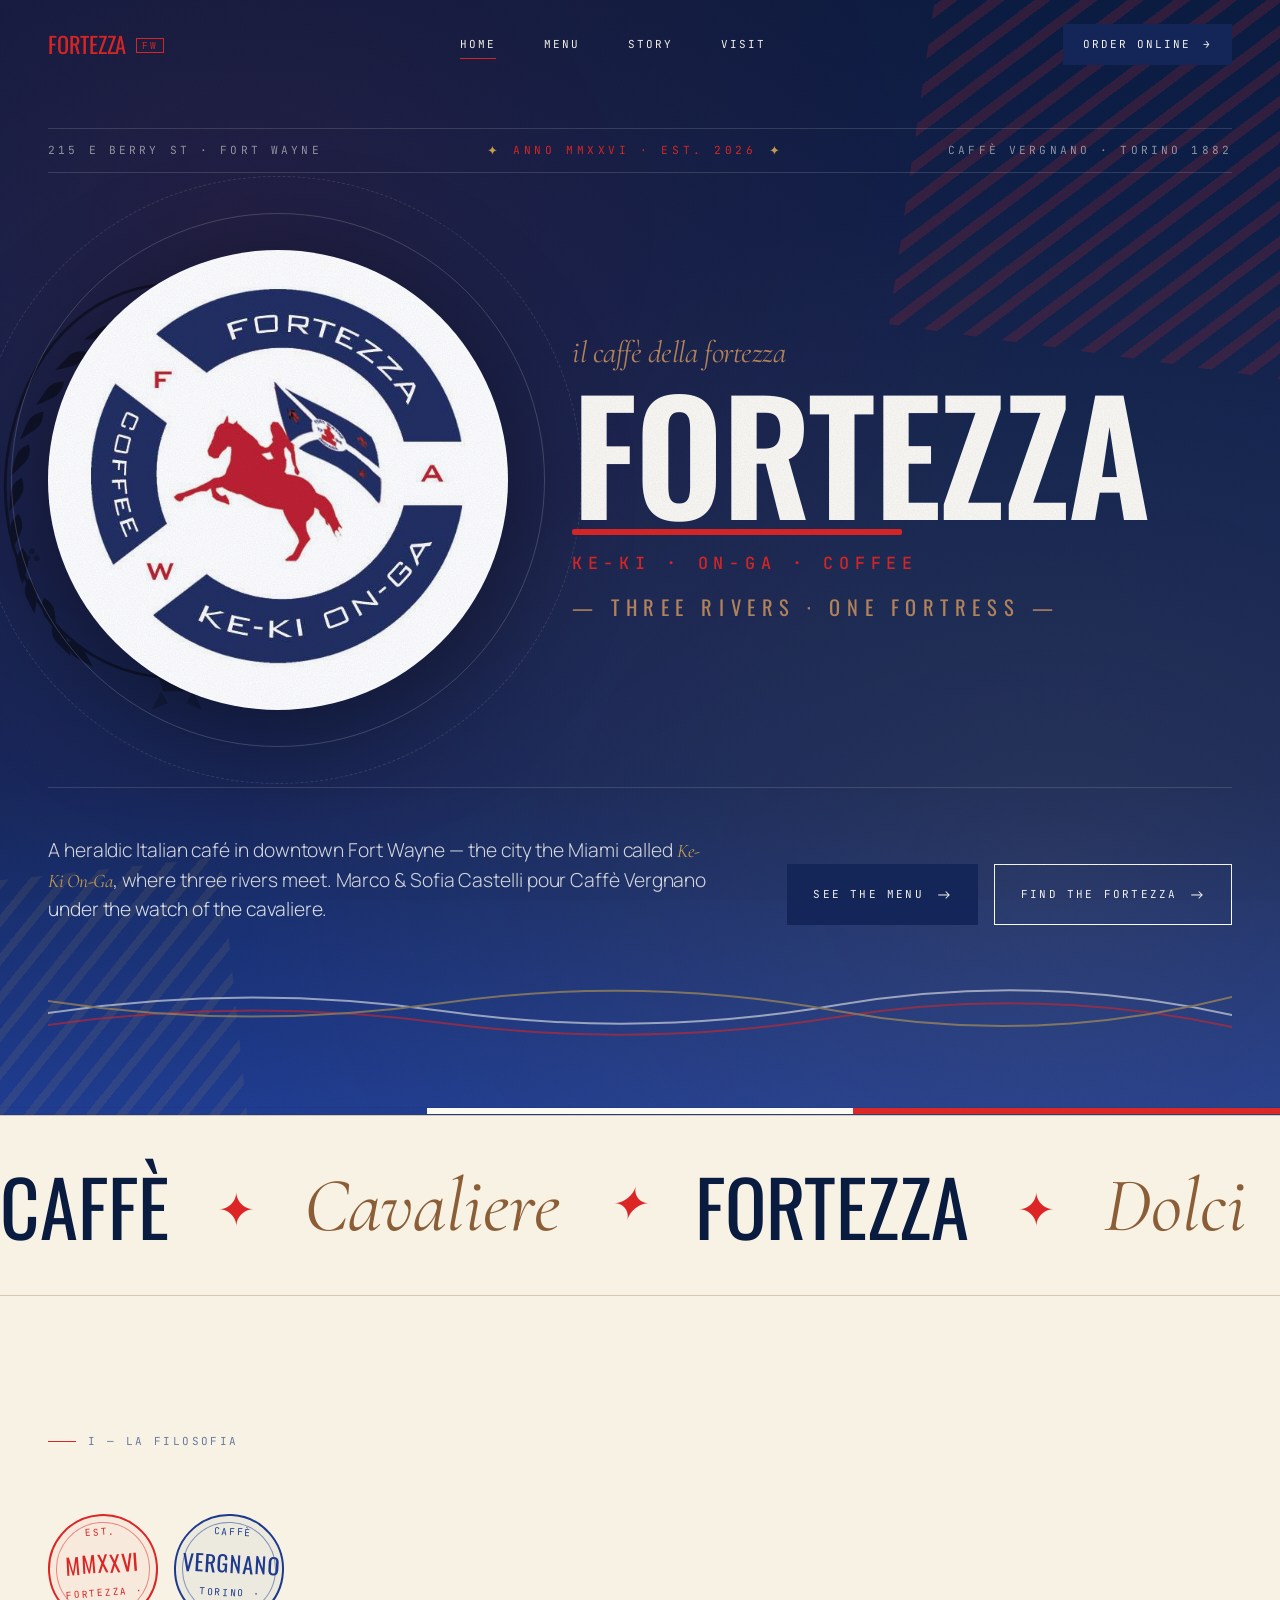
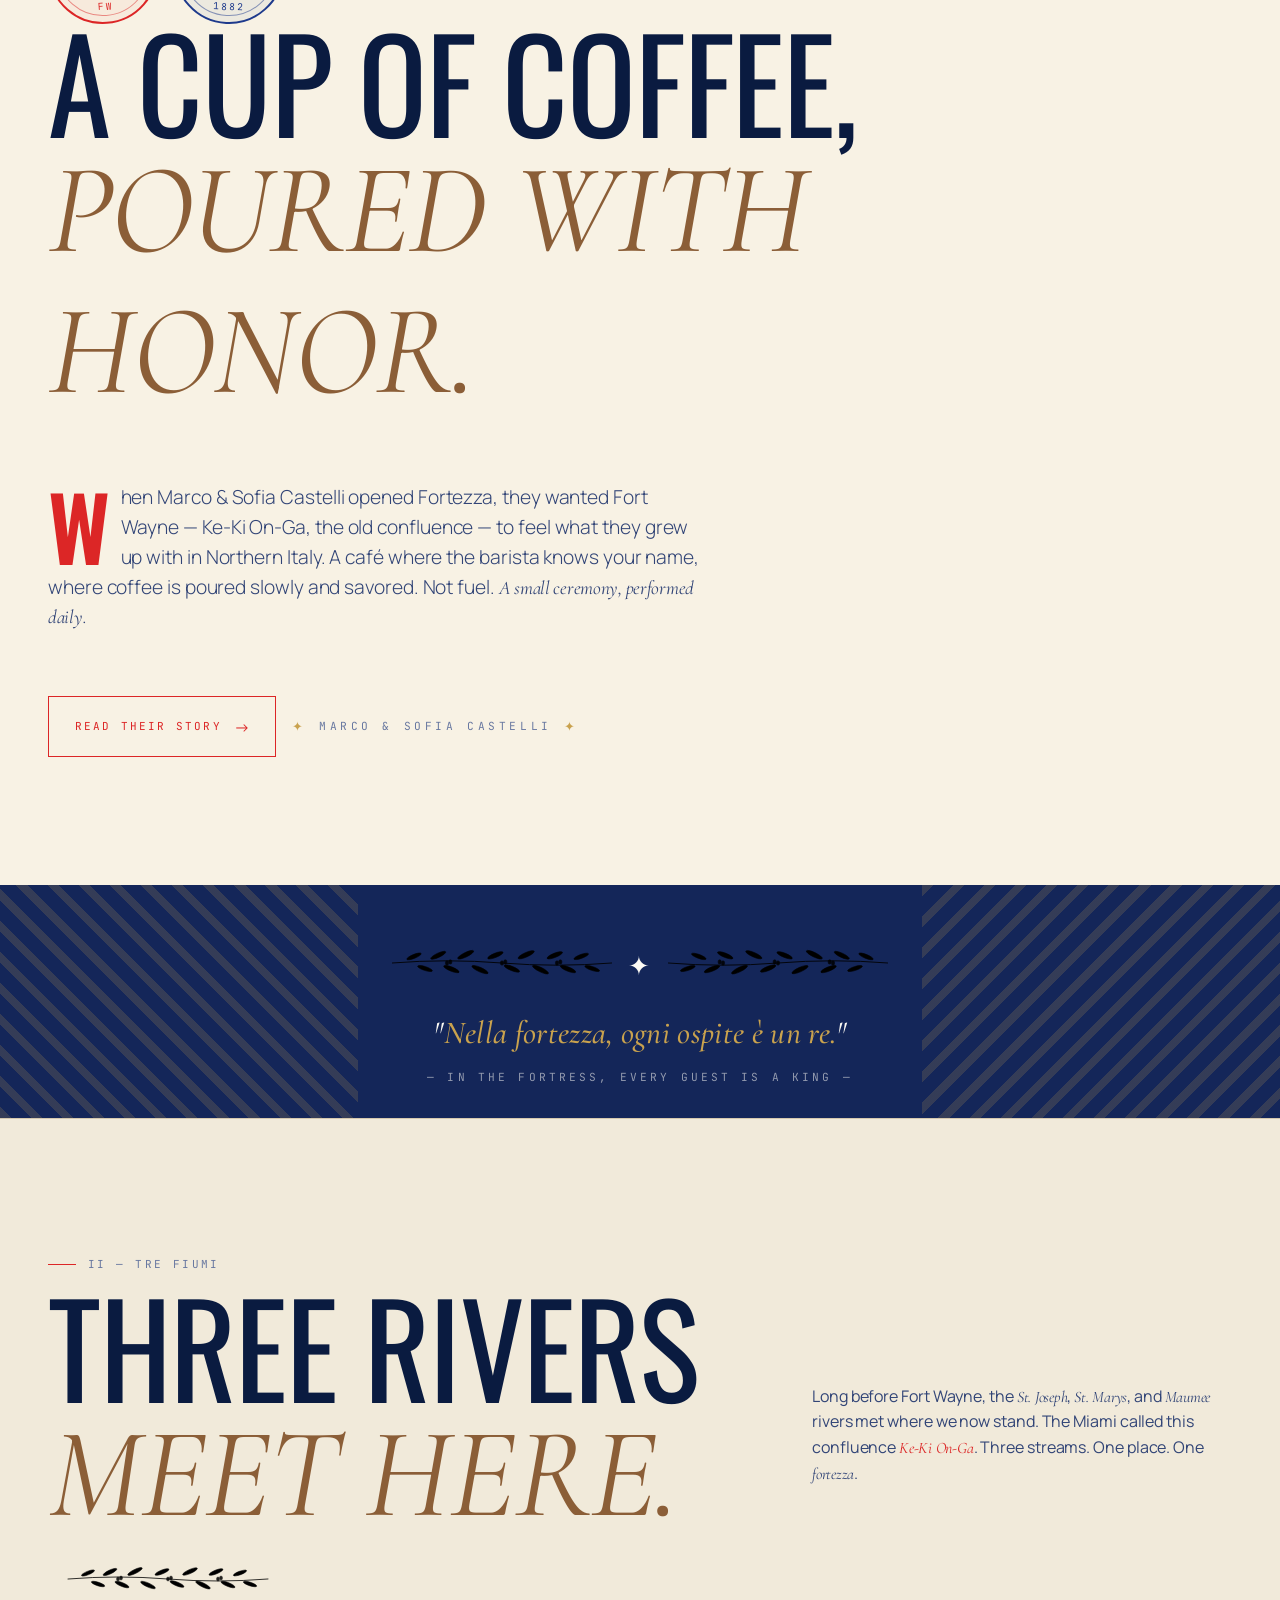
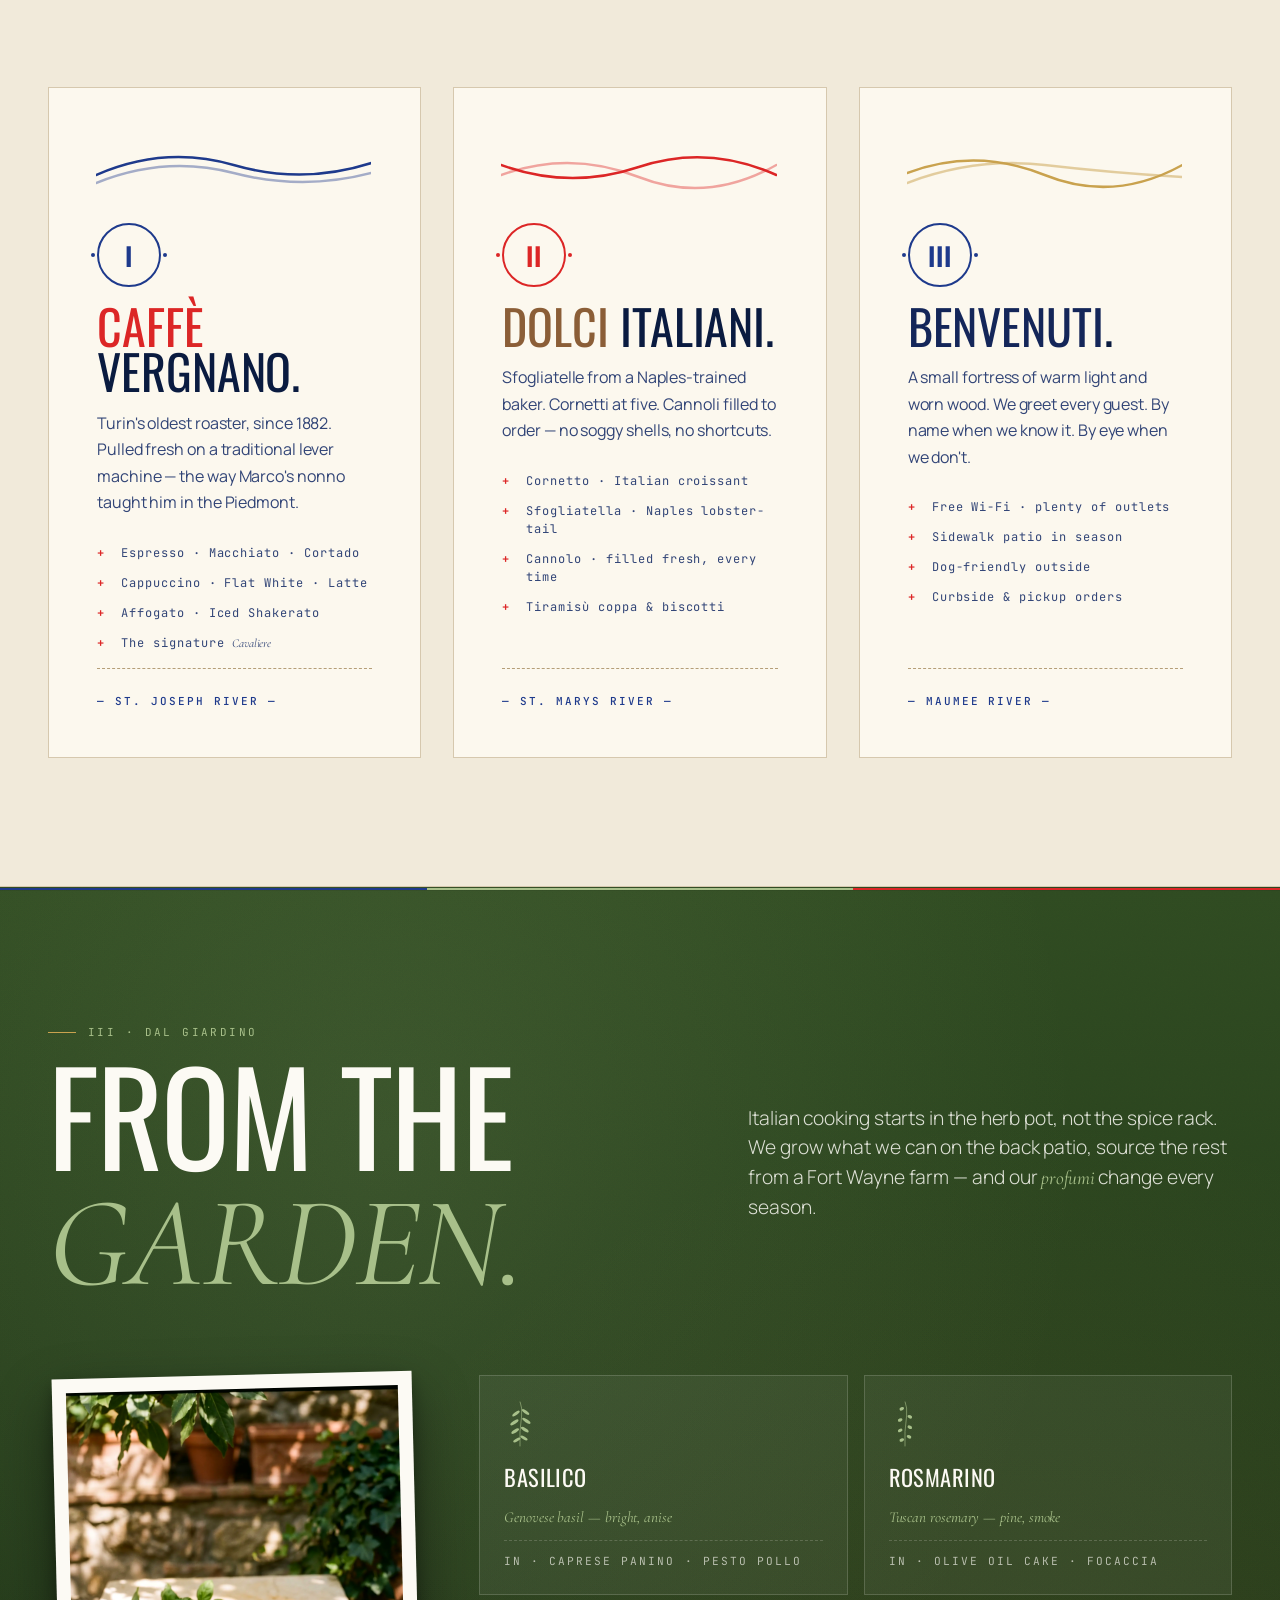
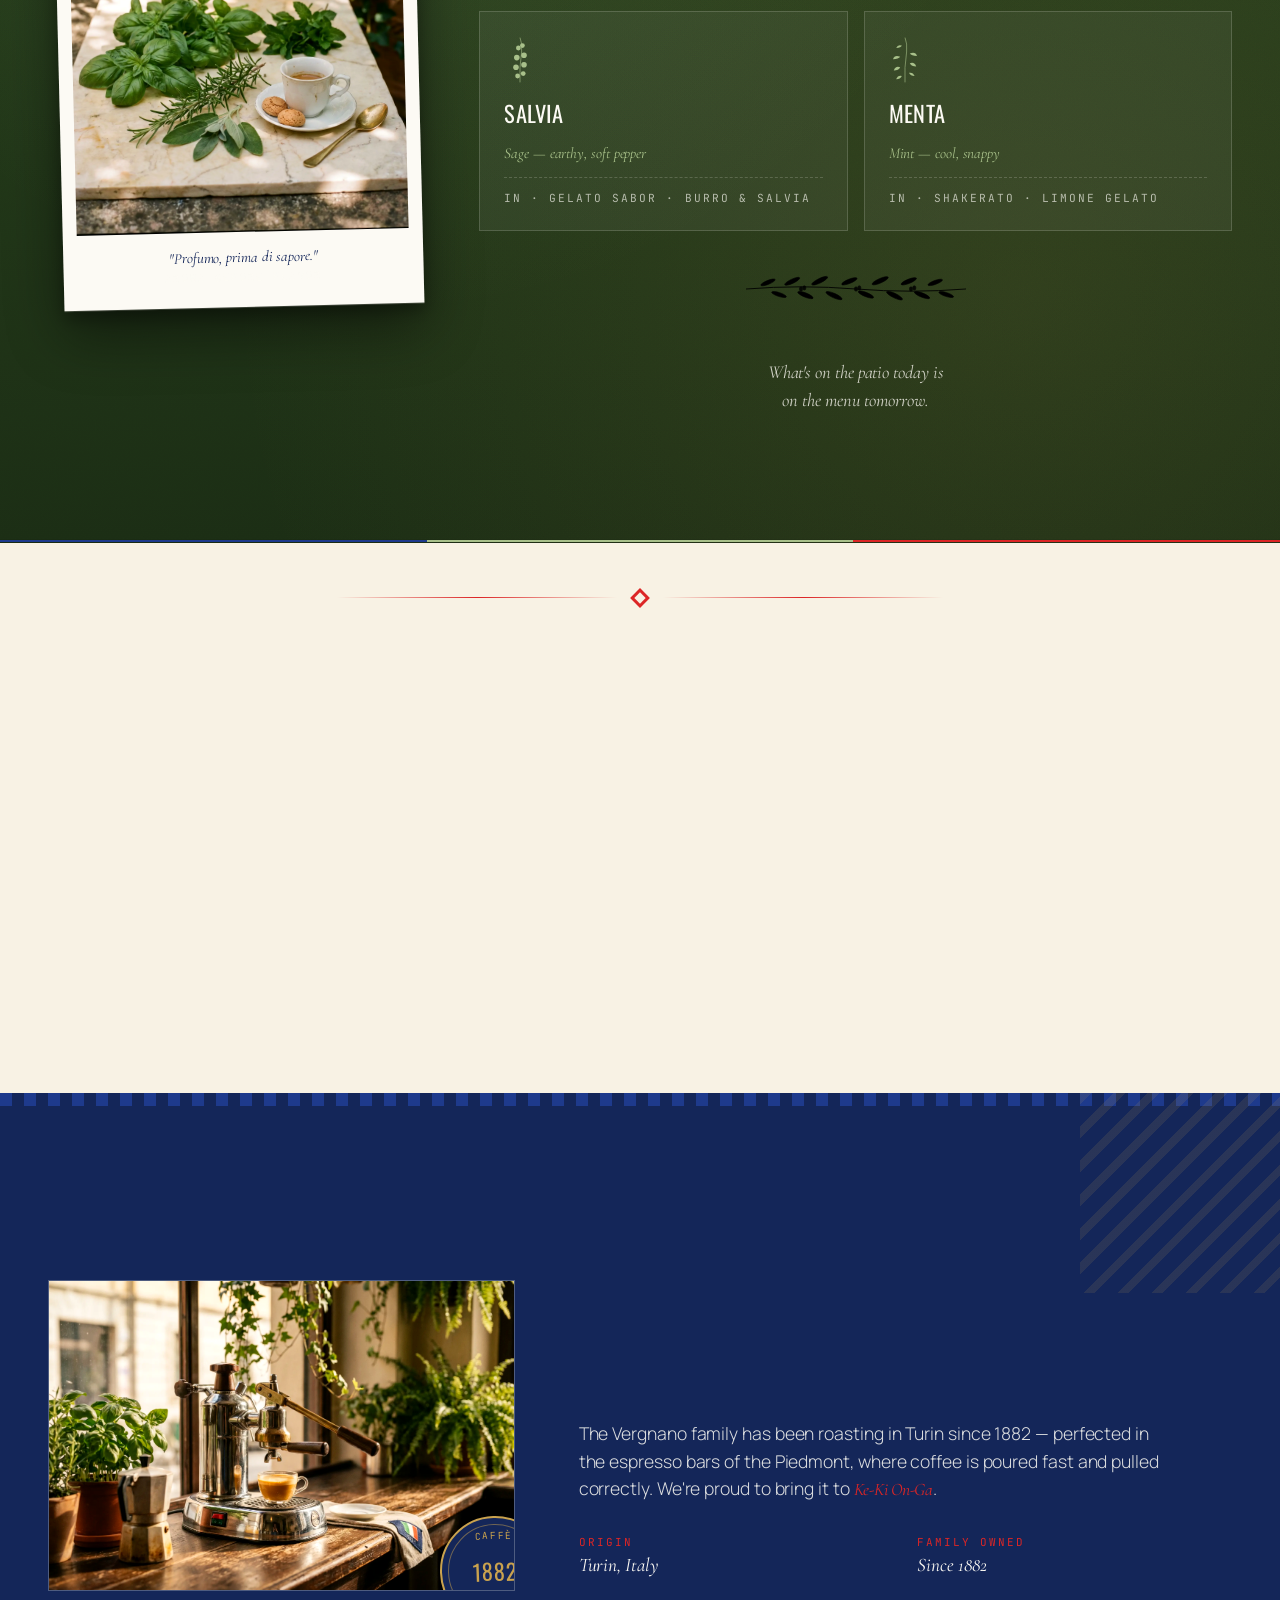
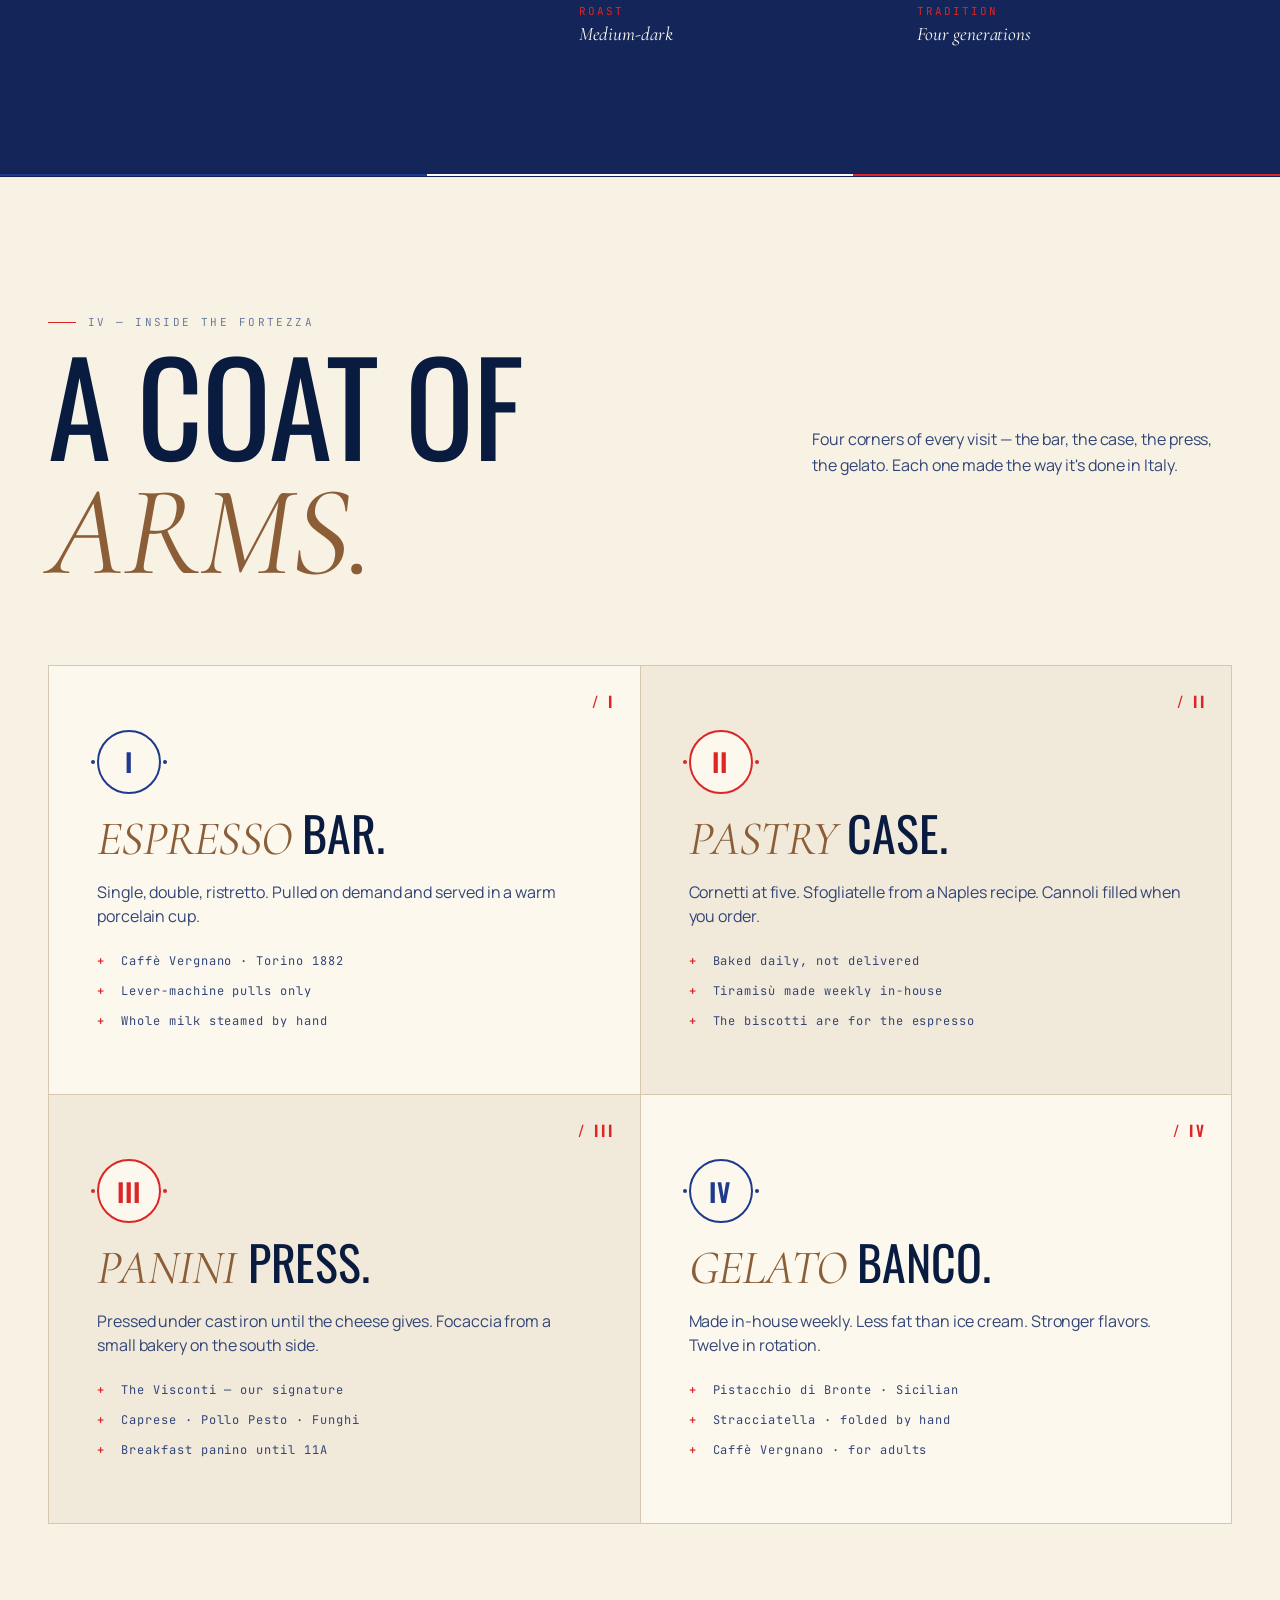
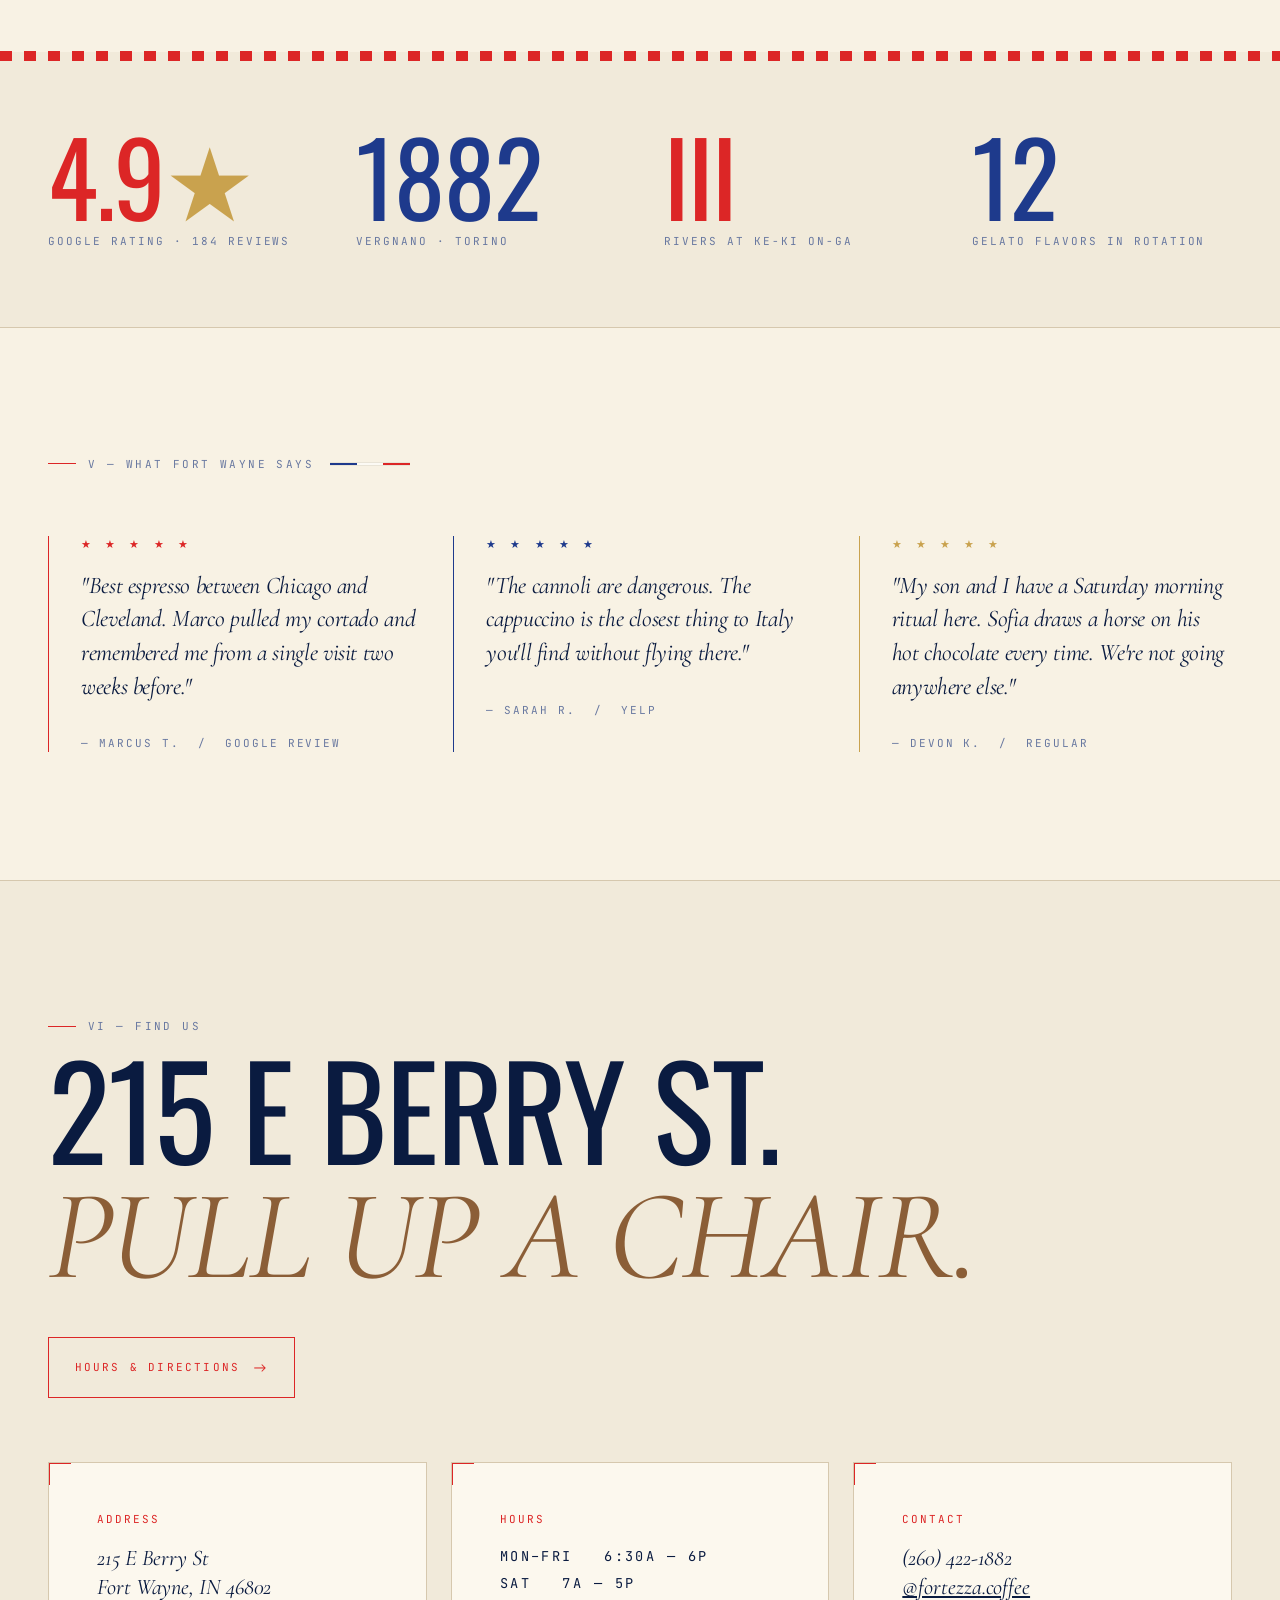
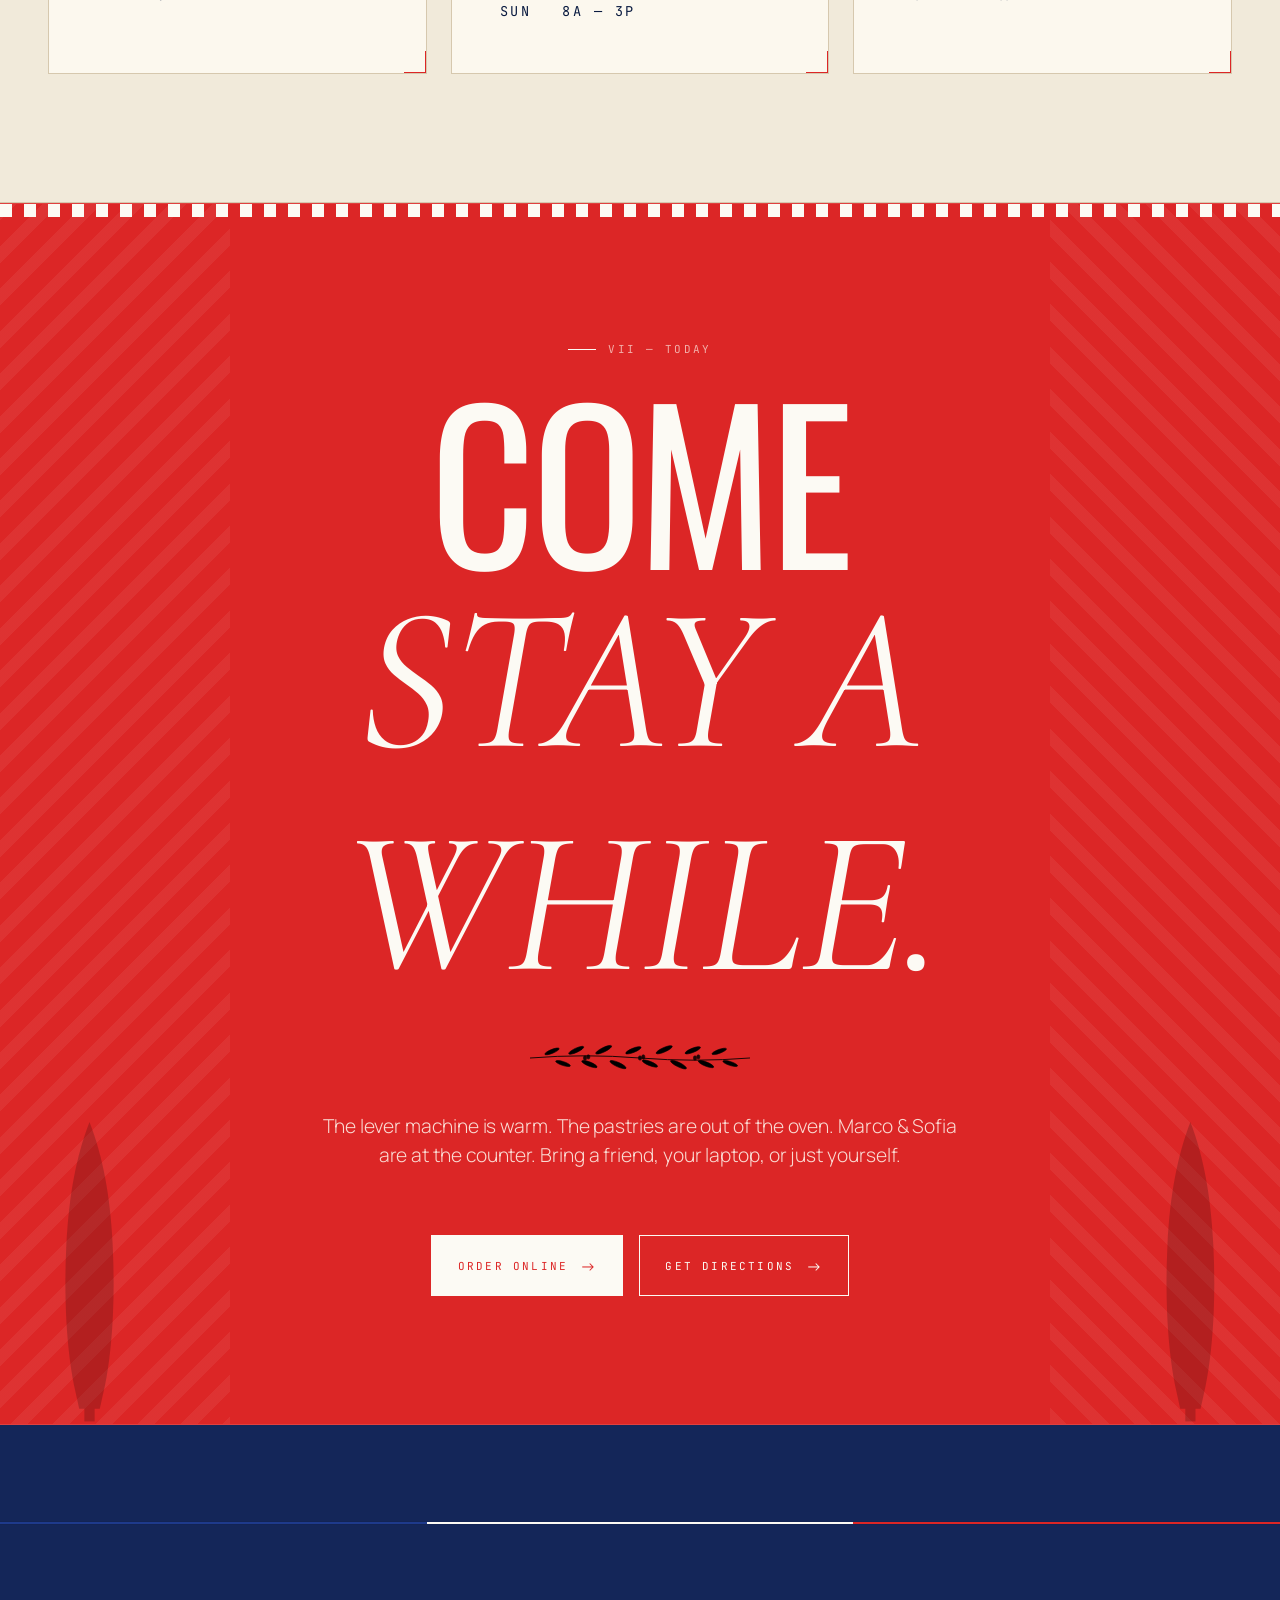
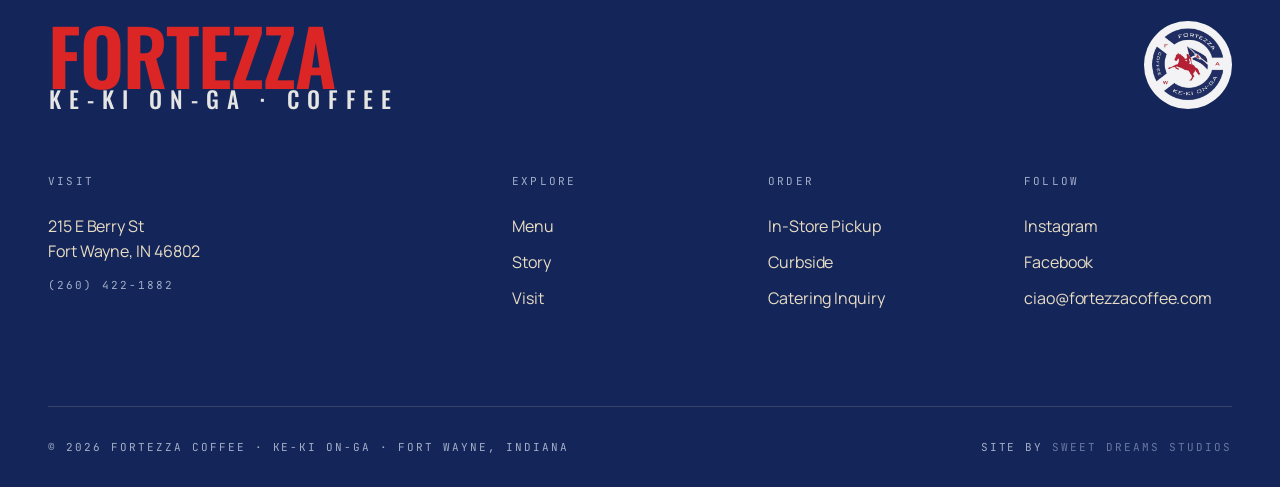
==== commit b715a4bc: "feat: real logo + Higgsfield-generated editorial photos + mobile pass Replaces the SVG-approximation" ====
--- a/index.html
+++ b/index.html
@@ -5,10 +5,21 @@
 <meta name="viewport" content="width=device-width, initial-scale=1.0" />
 <title>Fortezza Coffee — Italian Espresso & Heritage in Fort Wayne (Ke-Ki On-Ga)</title>
 <meta name="description" content="A heraldic Italian café in downtown Fort Wayne. Caffè Vergnano espresso from Turin, hand-pressed panini, gelato artigianale. Marco & Sofia Castelli — il caffè della fortezza." />
+<!-- Open Graph / Twitter card -->
+<meta property="og:type" content="website" />
+<meta property="og:url" content="https://sweet-dreams-us.github.io/FortezzaCoffee/" />
 <meta property="og:title" content="Fortezza Coffee — Fort Wayne's Italian Stronghold" />
 <meta property="og:description" content="Caffè Vergnano espresso, Italian dolci, and a heraldic welcome. 215 E Berry St, Fort Wayne — the heart of Ke-Ki On-Ga." />
-<meta property="og:type" content="website" />
-<meta property="og:image" content="assets/logo.svg" />
+<meta property="og:image" content="https://sweet-dreams-us.github.io/FortezzaCoffee/assets/og-card.svg" />
+<meta property="og:image:width" content="1200" />
+<meta property="og:image:height" content="630" />
+<meta property="og:image:alt" content="Fortezza Coffee — il caffè della fortezza · 215 E Berry St, Fort Wayne" />
+<meta property="og:locale" content="en_US" />
+<meta property="og:site_name" content="Fortezza Coffee" />
+<meta name="twitter:card" content="summary_large_image" />
+<meta name="twitter:title" content="Fortezza Coffee — Fort Wayne's Italian Stronghold" />
+<meta name="twitter:description" content="Caffè Vergnano espresso, Italian dolci, and a heraldic welcome. The heart of Ke-Ki On-Ga." />
+<meta name="twitter:image" content="https://sweet-dreams-us.github.io/FortezzaCoffee/assets/og-card.svg" />
 
 <link rel="preconnect" href="https://fonts.googleapis.com" />
 <link rel="preconnect" href="https://fonts.gstatic.com" crossorigin />
@@ -50,7 +61,7 @@
       <div class="hero-badge with-laurel fade-up">
         <!-- Gold laurel wreath glowing behind the badge -->
         <img class="hero-laurel" src="assets/botanicals/laurel-wreath.svg" alt="" aria-hidden="true" />
-        <img src="assets/logo.svg" alt="Fortezza Coffee · Ke-Ki On-Ga heraldic badge" />
+        <img src="assets/logo.jpg" alt="Fortezza Coffee · Ke-Ki On-Ga heraldic badge" class="hero-badge-logo" />
       </div>
 
       <div class="hero-wordmark fade-up" style="animation-delay: 0.4s;">
@@ -253,12 +264,12 @@
     </div>
 
     <div class="giardino-grid">
-      <!-- Photo with overlaid caption -->
+      <!-- Polaroid-framed editorial herb still life (Higgsfield generated, on-brand) -->
       <div class="giardino-photo" data-reveal>
-        <img src="https://images.unsplash.com/photo-1556910103-1c02745aae4d?auto=format&fit=crop&w=1200&q=85" alt="Espresso surrounded by fresh herbs and greenery" loading="lazy" />
+        <img src="assets/photos/dal-giardino.webp" alt="Italian herbs — basil, rosemary, sage, mint — on marble with espresso" loading="lazy" width="1856" height="2304" />
         <div class="photo-caption">
           "Profumo, prima di sapore." <br />
-          <span style="font-family: var(--font-mono); font-style: normal; font-size: 0.7rem; letter-spacing: 0.24em; text-transform: uppercase; color: rgba(252,250,244,0.7);">— Aroma before flavor —</span>
+          <span style="font-family: var(--font-mono); font-style: normal; font-size: 0.65rem; letter-spacing: 0.22em; text-transform: uppercase; color: var(--text-dim);">— Aroma before flavor —</span>
         </div>
       </div>
 
@@ -343,7 +354,7 @@
   <div class="wrap" style="position: relative; z-index: 2;">
     <div class="feature-spread">
       <div class="feature-img" data-reveal style="border-color: rgba(252, 250, 244, 0.25);">
-        <img src="https://images.unsplash.com/photo-1453614512568-c4024d13c247?auto=format&fit=crop&w=1200&q=85" alt="Italian café interior with hanging greenery" loading="lazy" />
+        <img src="assets/photos/vergnano.webp" alt="Vintage Italian lever espresso machine with brass fittings, demitasse, and basil" loading="lazy" width="2528" height="1696" />
         <!-- Wax seal stamp overlapping the image, bottom-right -->
         <div class="stamp stamp-gold" style="position: absolute; bottom: -36px; right: -36px; background: var(--blu-deep); z-index: 3;">
           <div>Caffè</div>
@@ -571,7 +582,7 @@
         <span class="logo-fortezza">Fortezza</span>
         <span class="logo-kekionga">Ke-Ki On-Ga · Coffee</span>
       </div>
-      <img src="assets/logo.svg" alt="Fortezza badge" style="width: 88px; height: 88px; opacity: 0.9;" />
+      <img src="assets/logo.jpg" alt="Fortezza badge" style="width: 88px; height: 88px; border-radius: 50%; opacity: 0.95; background: var(--cream);" />
     </div>
     <div class="footer-grid mt-8">
       <div class="footer-col">
--- a/styles/globals.css
+++ b/styles/globals.css
@@ -1977,6 +1977,12 @@
   animation: fadeUp 1.2s var(--ease-out) both 0.2s;
 }
 .hero-badge img { width: 100%; height: 100%; object-fit: contain; }
+/* The actual JPG logo has a square white background — clip it to a clean
+   circle and float it like a printed wax-stamp on the navy hero. */
+.hero-badge .hero-badge-logo {
+  clip-path: circle(50% at 50% 50%);
+  -webkit-clip-path: circle(50% at 50% 50%);
+}
 .hero-badge::before {
   content: '';
   position: absolute;
@@ -2419,45 +2425,63 @@
 .section-giardino .btn-primary::before { background: var(--rosso); }
 .section-giardino .btn-primary:hover { color: var(--cream); border-color: var(--rosso); }
 
-/* Garden grid: 1 hero image + 4 herb cards */
+/* Garden grid — editorial proportions: photo takes a controlled ~360px,
+   herbs take the rest.  Avoids the "blocky" full-bleed feel. */
 .giardino-grid {
   display: grid;
-  grid-template-columns: 1.2fr 1fr;
+  grid-template-columns: minmax(0, 380px) 1fr;
   gap: clamp(2rem, 4vw, 3.5rem);
-  align-items: stretch;
+  align-items: start;
   margin-top: var(--s-8);
 }
-@media (max-width: 880px) { .giardino-grid { grid-template-columns: 1fr; } }
+@media (max-width: 880px) {
+  .giardino-grid { grid-template-columns: 1fr; gap: var(--s-6); }
+}
 
 .giardino-photo {
-  aspect-ratio: 4/5;
-  overflow: hidden;
-  border: 1px solid var(--border-strong);
-  position: relative;
+  display: flex;
+  flex-direction: column;
+  /* Vintage editorial polaroid frame: cream matte + stacked drop shadow */
+  background: var(--cream);
+  padding: 14px 14px 8px;
+  box-shadow:
+    0 1px 0 rgba(252, 250, 244, 0.18),
+    0 24px 56px rgba(0, 0, 0, 0.45),
+    0 8px 16px rgba(0, 0, 0, 0.30);
+  rotate: -1.4deg;
+  transition: rotate var(--dur-slow) var(--ease-out), box-shadow var(--dur-slow);
+  max-width: 360px;
+  width: 100%;
+  margin-inline: auto;
+  position: relative;
+}
+.giardino-photo:hover {
+  rotate: 0deg;
+  box-shadow:
+    0 1px 0 rgba(252, 250, 244, 0.18),
+    0 30px 70px rgba(0, 0, 0, 0.5),
+    0 12px 22px rgba(0, 0, 0, 0.35);
 }
 .giardino-photo img {
+  aspect-ratio: 3/4;
   width: 100%;
-  height: 100%;
+  height: auto;
   object-fit: cover;
-  filter: contrast(1.05) saturate(1.1);
-}
-.giardino-photo::after {
-  content: '';
-  position: absolute;
-  inset: 0;
-  background: linear-gradient(180deg, transparent 50%, rgba(27, 45, 20, 0.5));
-  pointer-events: none;
-}
+  filter: contrast(1.04) saturate(1.06);
+  display: block;
+}
+/* Photo caption sits in the bottom matte of the polaroid */
 .giardino-photo .photo-caption {
-  position: absolute;
-  bottom: var(--s-4);
-  left: var(--s-4);
-  right: var(--s-4);
-  z-index: 2;
+  padding: var(--s-4) var(--s-3) var(--s-3);
   font-family: var(--font-editorial);
   font-style: italic;
-  font-size: 1.1rem;
-  color: var(--cream);
+  font-size: 0.95rem;
+  color: var(--blu-deep);
+  text-align: center;
+  line-height: 1.3;
+}
+@media (max-width: 880px) {
+  .giardino-photo { max-width: 280px; rotate: 0deg; }
 }
 
 .herbs-list {
@@ -2527,3 +2551,112 @@
   animation: laurelBreath 12s ease-in-out infinite;
 }
 
+/* ==========================================================================
+   MOBILE PASS — tightening for <720px
+   Targets specific elements that crush, overflow, or eat too much space
+   on phone-sized viewports.  Augments the breakpoints already defined.
+   ========================================================================== */
+@media (max-width: 720px) {
+  /* Section padding tightens — the desktop clamp() floor (4rem) is still
+     too generous on a phone where every rem of vertical space matters. */
+  .section { padding: clamp(2.5rem, 7vw, 4rem) 0; }
+  .section-tight { padding: clamp(2rem, 6vw, 3rem) 0; }
+  .page-header { padding: clamp(5.5rem, 18vw, 8rem) 0 var(--s-5); }
+
+  /* Hero — keep the badge prominent but the wordmark must not overflow */
+  .hero-heraldic .wrap { padding-top: 6rem; padding-bottom: 2rem; }
+  .hero-heraldic::after { width: 280px; height: 280px; top: -80px; right: -80px; }
+  .hero-meta {
+    font-size: 0.6rem;
+    letter-spacing: 0.18em;
+    padding-block: var(--s-2);
+    gap: var(--s-3);
+  }
+  .hero-meta .anno-mark { font-size: 0.6rem; }
+  .hero-meta .anno-mark::before, .hero-meta .anno-mark::after { font-size: 0.65rem; }
+  .hero-split { padding-block: var(--s-5); gap: var(--s-5); }
+  .hero-badge { max-width: 280px; }
+  .hero-badge.with-laurel .hero-laurel { inset: -14%; width: 128%; height: 128%; }
+  .hero-wordmark { gap: var(--s-3); }
+  .hero-wordmark .editorial { font-size: 1.2rem; }
+  .hero-wordmark .fortezza-mega {
+    font-size: clamp(3rem, 18vw, 6rem);
+    line-height: 0.9;
+    letter-spacing: -0.015em;
+  }
+  .hero-wordmark .fortezza-mega::after {
+    width: 40%;
+    height: 4px;
+    margin-top: var(--s-2);
+  }
+  .hero-wordmark .kekionga-tag { font-size: 0.7rem; letter-spacing: 0.24em; }
+  .hero-wordmark .coffee-tag { font-size: 0.85rem; letter-spacing: 0.22em; }
+  .hero-bottom-v2 { gap: var(--s-5); padding-top: var(--s-5); }
+  .hero-bottom-v2 .flex { justify-self: start !important; }
+  .three-rivers-curve { height: 50px; margin-top: var(--s-4) !important; }
+
+  /* Stamps — shrink so a cluster of three doesn't dominate the page */
+  .stamp { width: 80px; height: 80px; font-size: 0.5rem; padding: 4px; }
+  .stamp .stamp-big { font-size: 1rem; margin: 1px 0; }
+  .stamp::before { inset: 4px; }
+  .stamp-cluster { gap: var(--s-3); }
+
+  /* Olive dividers — scale to fit phone viewports without crowding */
+  .olive-divider { gap: var(--s-3); margin-block: var(--s-4); }
+  .olive-divider .olive-svg { width: 130px; height: 30px; max-width: 38vw; }
+
+  /* Roman numeral medallions — slightly smaller on phones */
+  .roman { width: 52px; height: 52px; font-size: 1.3rem; }
+  .roman-lg { width: 68px; height: 68px; font-size: 1.7rem; }
+
+  /* Story timeline — reduce padding-left so chapter text isn't crushed */
+  .section-espresso .grid-2 > div[style*="padding-left"] {
+    padding-left: calc(52px + var(--s-4)) !important;
+  }
+
+  /* Tre Fiumi cards — slightly tighter padding */
+  .river-card { padding: var(--s-5); gap: var(--s-3); }
+
+  /* Quadrant — already 1 col on mobile, just tighten padding */
+  .quadrant { padding: var(--s-6) var(--s-5); min-height: 0; }
+
+  /* Big display headlines — protect from overflow at the smallest sizes */
+  .h-mega { font-size: clamp(3rem, 14vw, 7rem); line-height: 0.9; }
+  .h-1    { font-size: clamp(2.4rem, 10vw, 5rem); }
+
+  /* Stats grid stacks to 2x2 instead of 1x4 — more compact on phones */
+  .stats-grid { grid-template-columns: 1fr 1fr !important; gap: var(--s-5) var(--s-4); }
+  .stats-grid > div .display { font-size: clamp(2.6rem, 14vw, 5rem) !important; }
+
+  /* Section-giardino: tighter padding, smaller proportions */
+  .section-giardino { padding: clamp(3rem, 8vw, 5rem) 0; }
+
+  /* Motto bar — tighter padding, smaller motto */
+  .motto-bar { padding: var(--s-5) 0; }
+  .motto-bar .motto-text { font-size: clamp(1rem, 4vw, 1.5rem); }
+  .motto-bar .motto-trans { font-size: 0.6rem; letter-spacing: 0.20em; }
+
+  /* Page-header chip nav (menu page) — wrap nicely on phones */
+  .page-header .flex.gap-3 { gap: 0.4rem; }
+  .page-header .flex.gap-3 > a { font-size: 0.6rem; padding: 0.4rem 0.7rem; }
+
+  /* Cypress flank — already display: none at <720, keeping for clarity */
+  .cypress-flank .cypress { display: none; }
+
+  /* Logo lockup in footer — smaller on mobile so it doesn't dominate */
+  .footer-brand.logo-lockup { font-size: clamp(2rem, 9vw, 3.2rem) !important; }
+
+  /* Reduce overall body grain so phone screens don't feel busy */
+  body::before { opacity: 0.22; }
+}
+
+/* ----- Extra-tight phones (<= 380px wide) ----- */
+@media (max-width: 380px) {
+  .stamp { width: 68px; height: 68px; font-size: 0.45rem; }
+  .stamp .stamp-big { font-size: 0.85rem; }
+  .hero-meta { font-size: 0.55rem; gap: var(--s-2); }
+  .hero-wordmark .fortezza-mega { font-size: clamp(2.6rem, 18vw, 4.5rem); }
+  .stats-grid > div .display { font-size: clamp(2.2rem, 12vw, 3.6rem) !important; }
+  .h-mega { font-size: clamp(2.6rem, 13vw, 6rem); }
+}
+
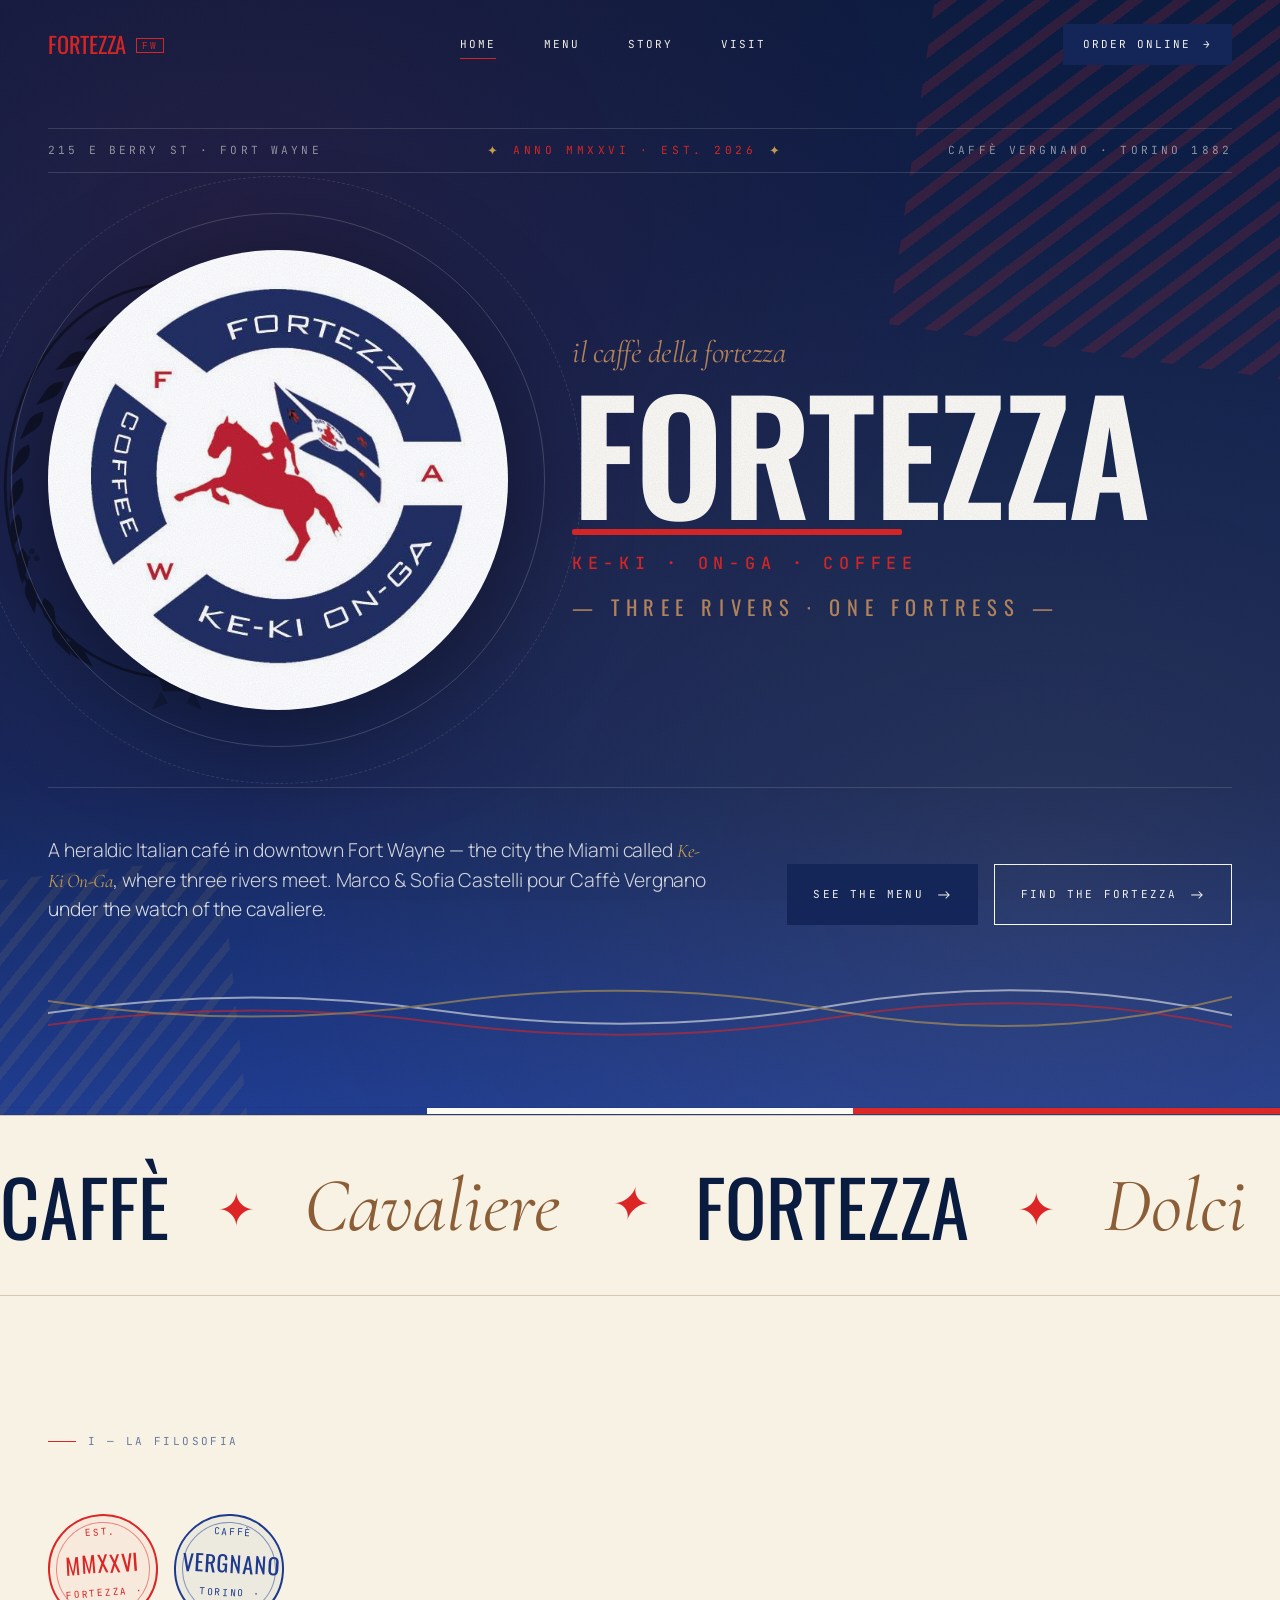
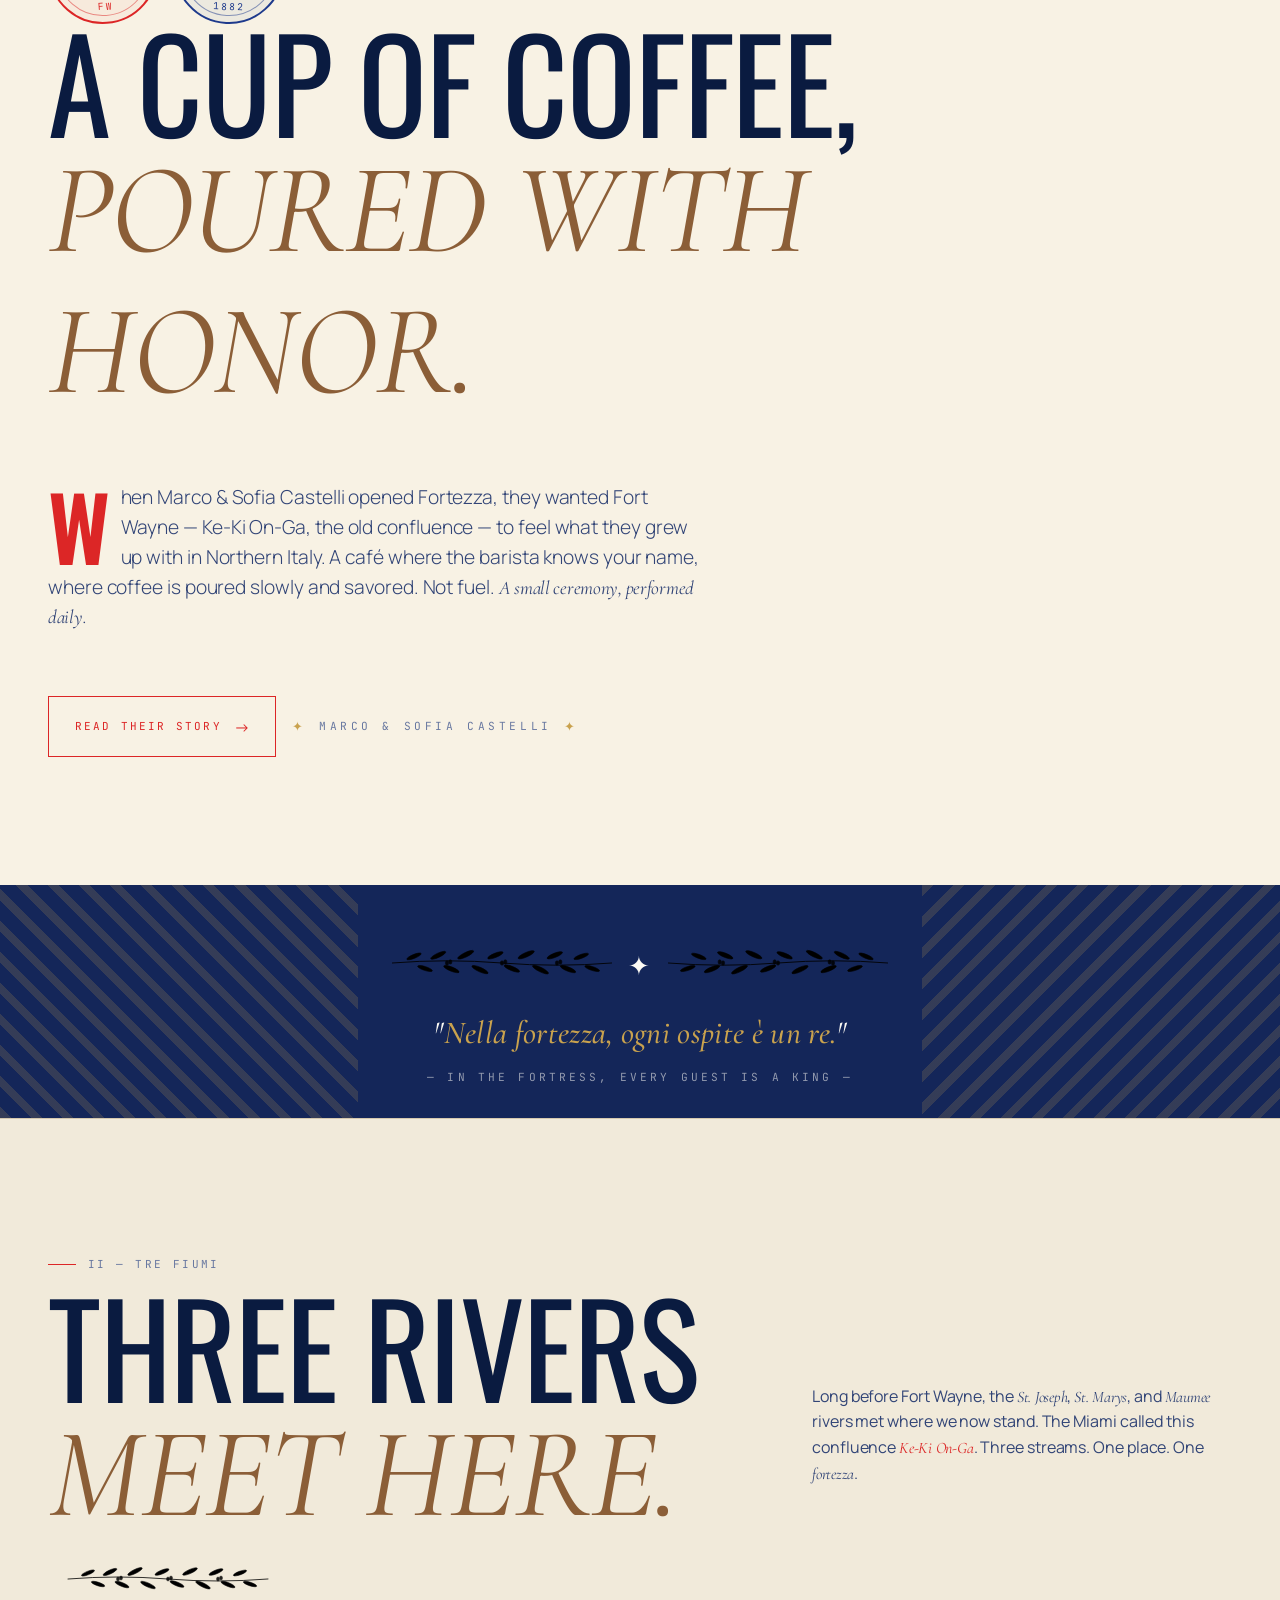
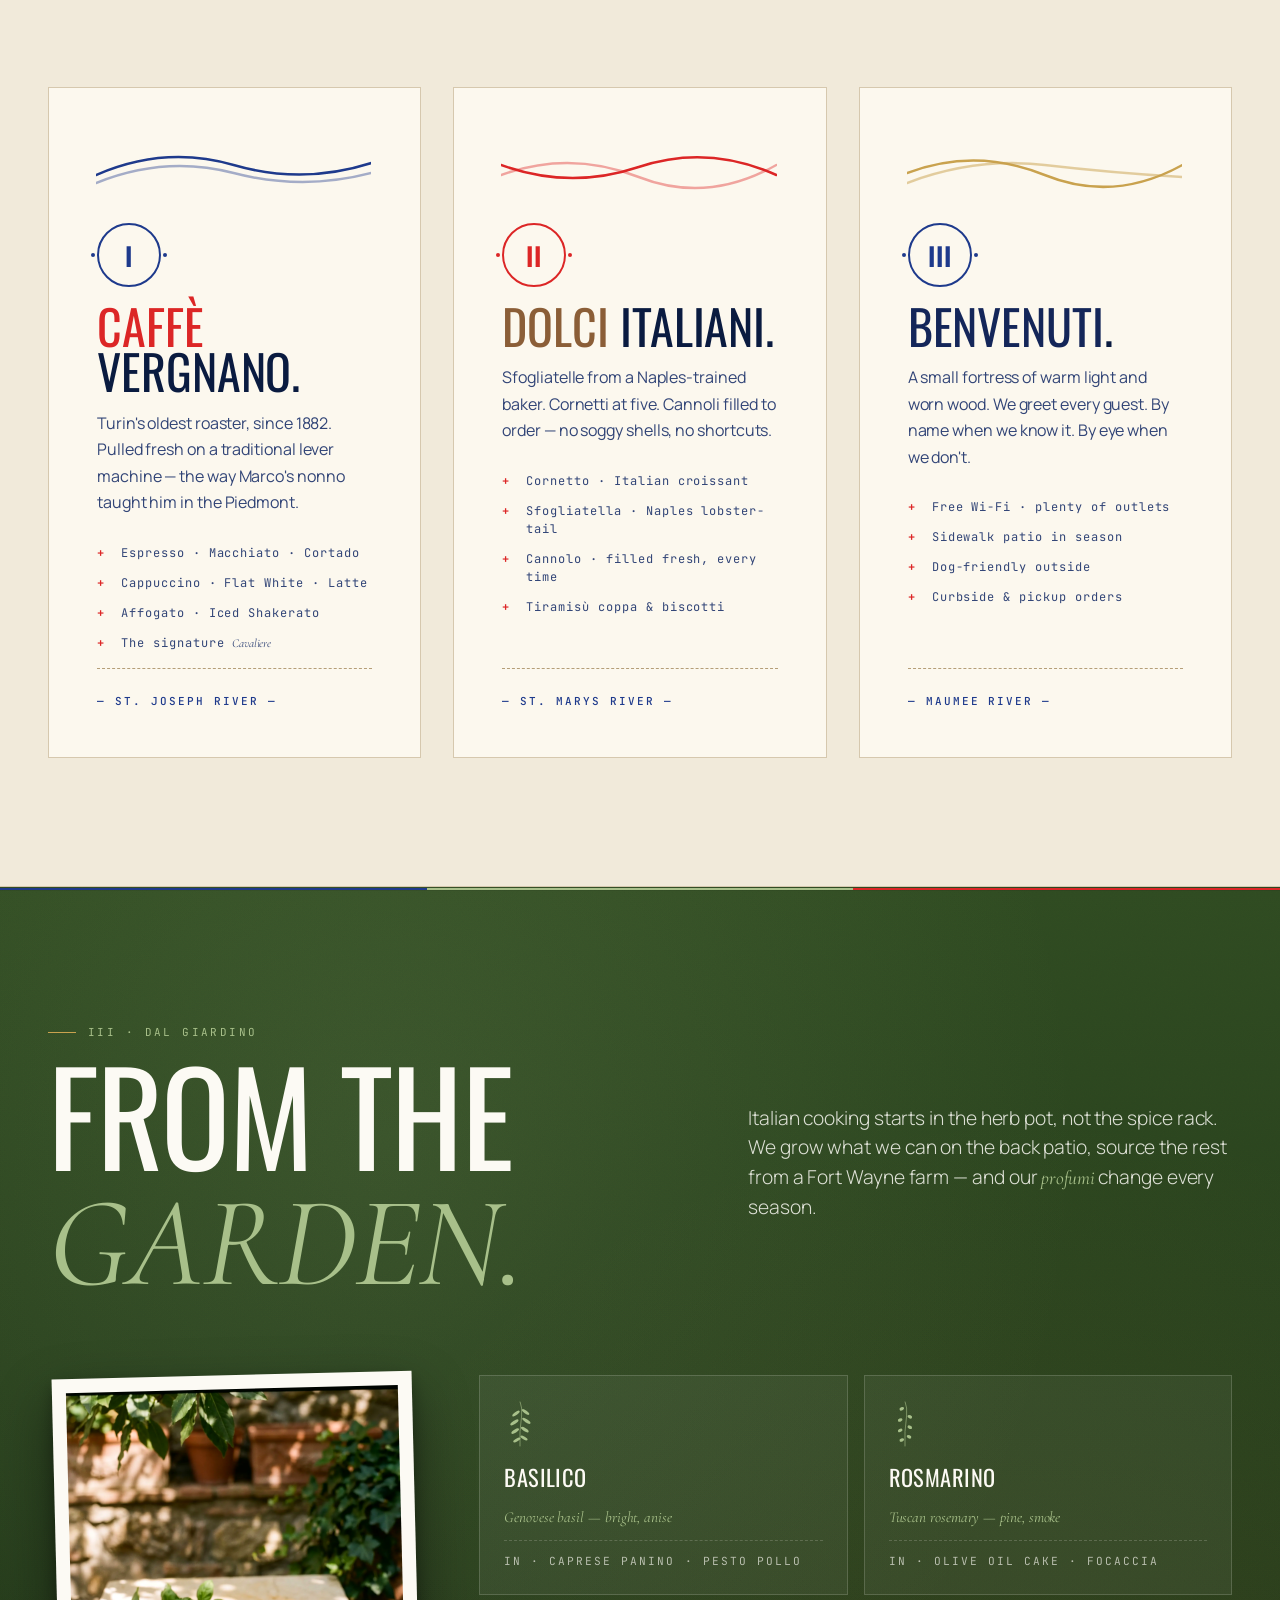
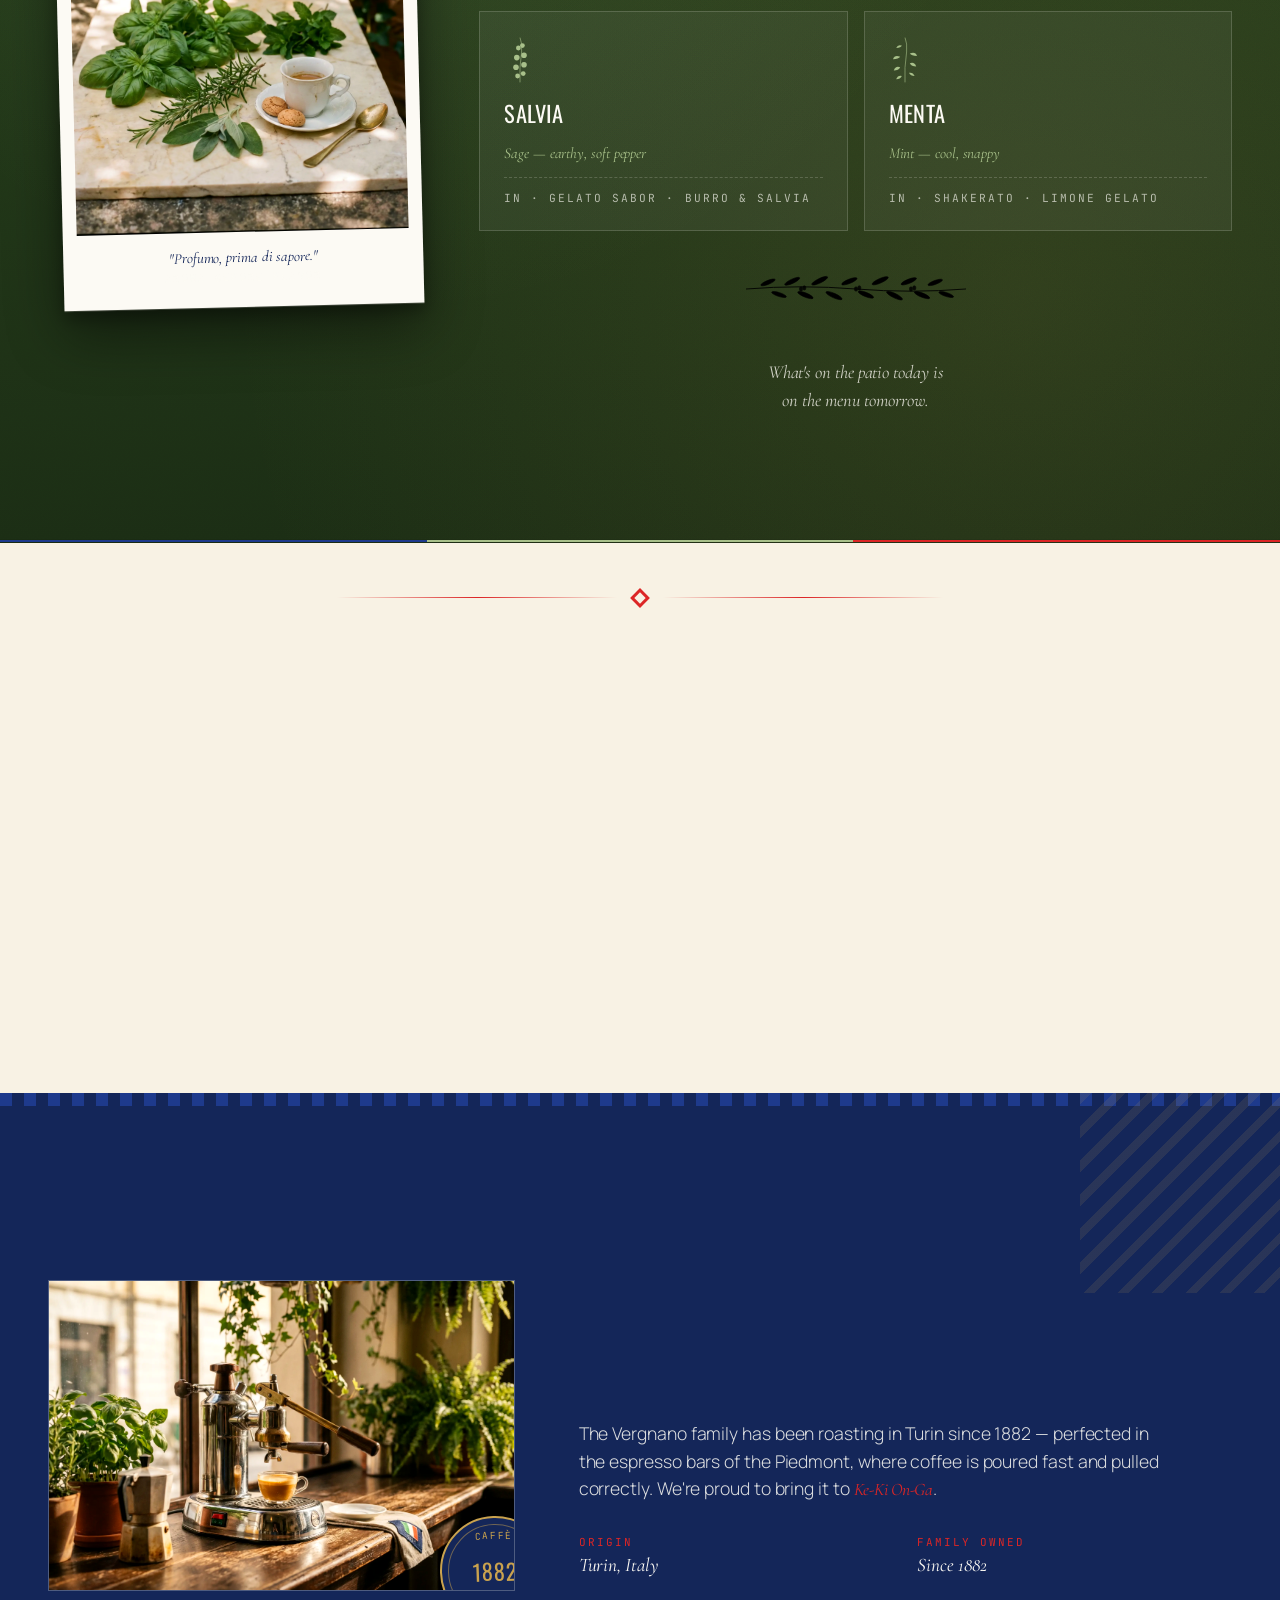
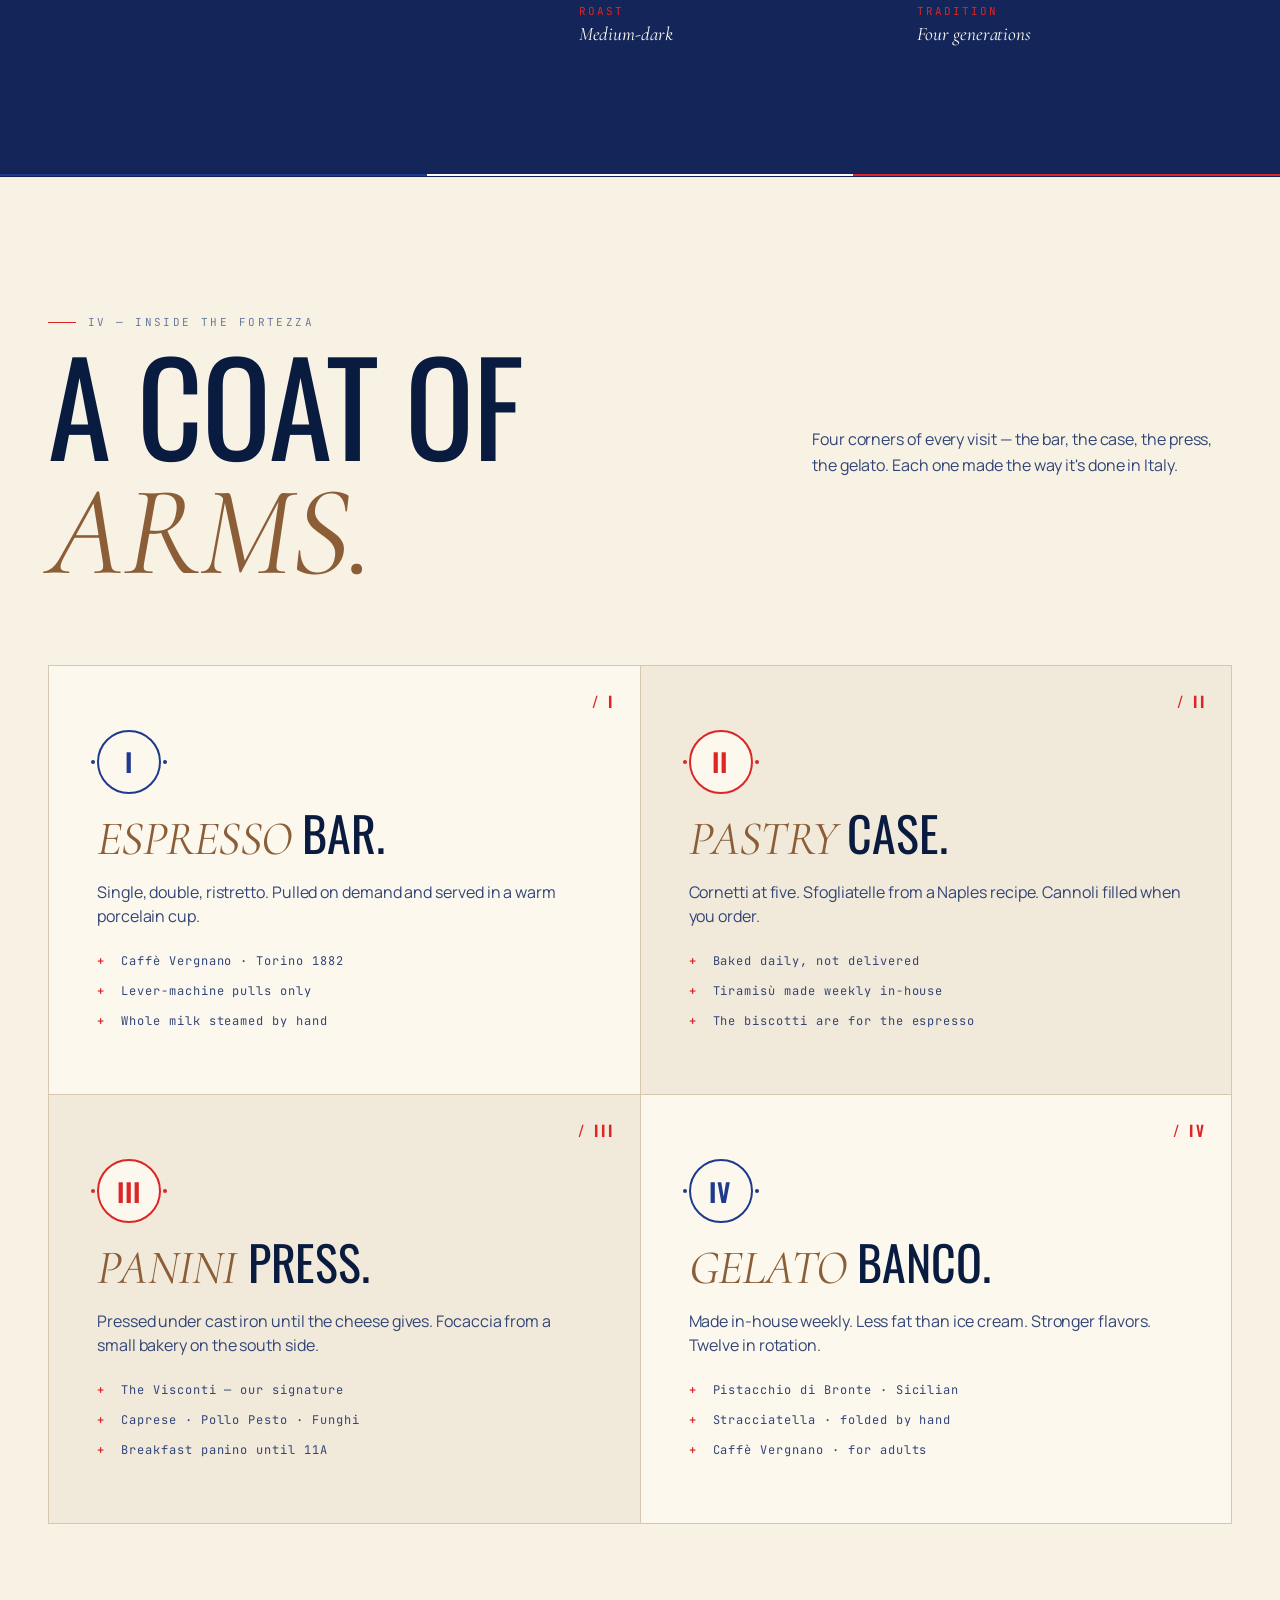
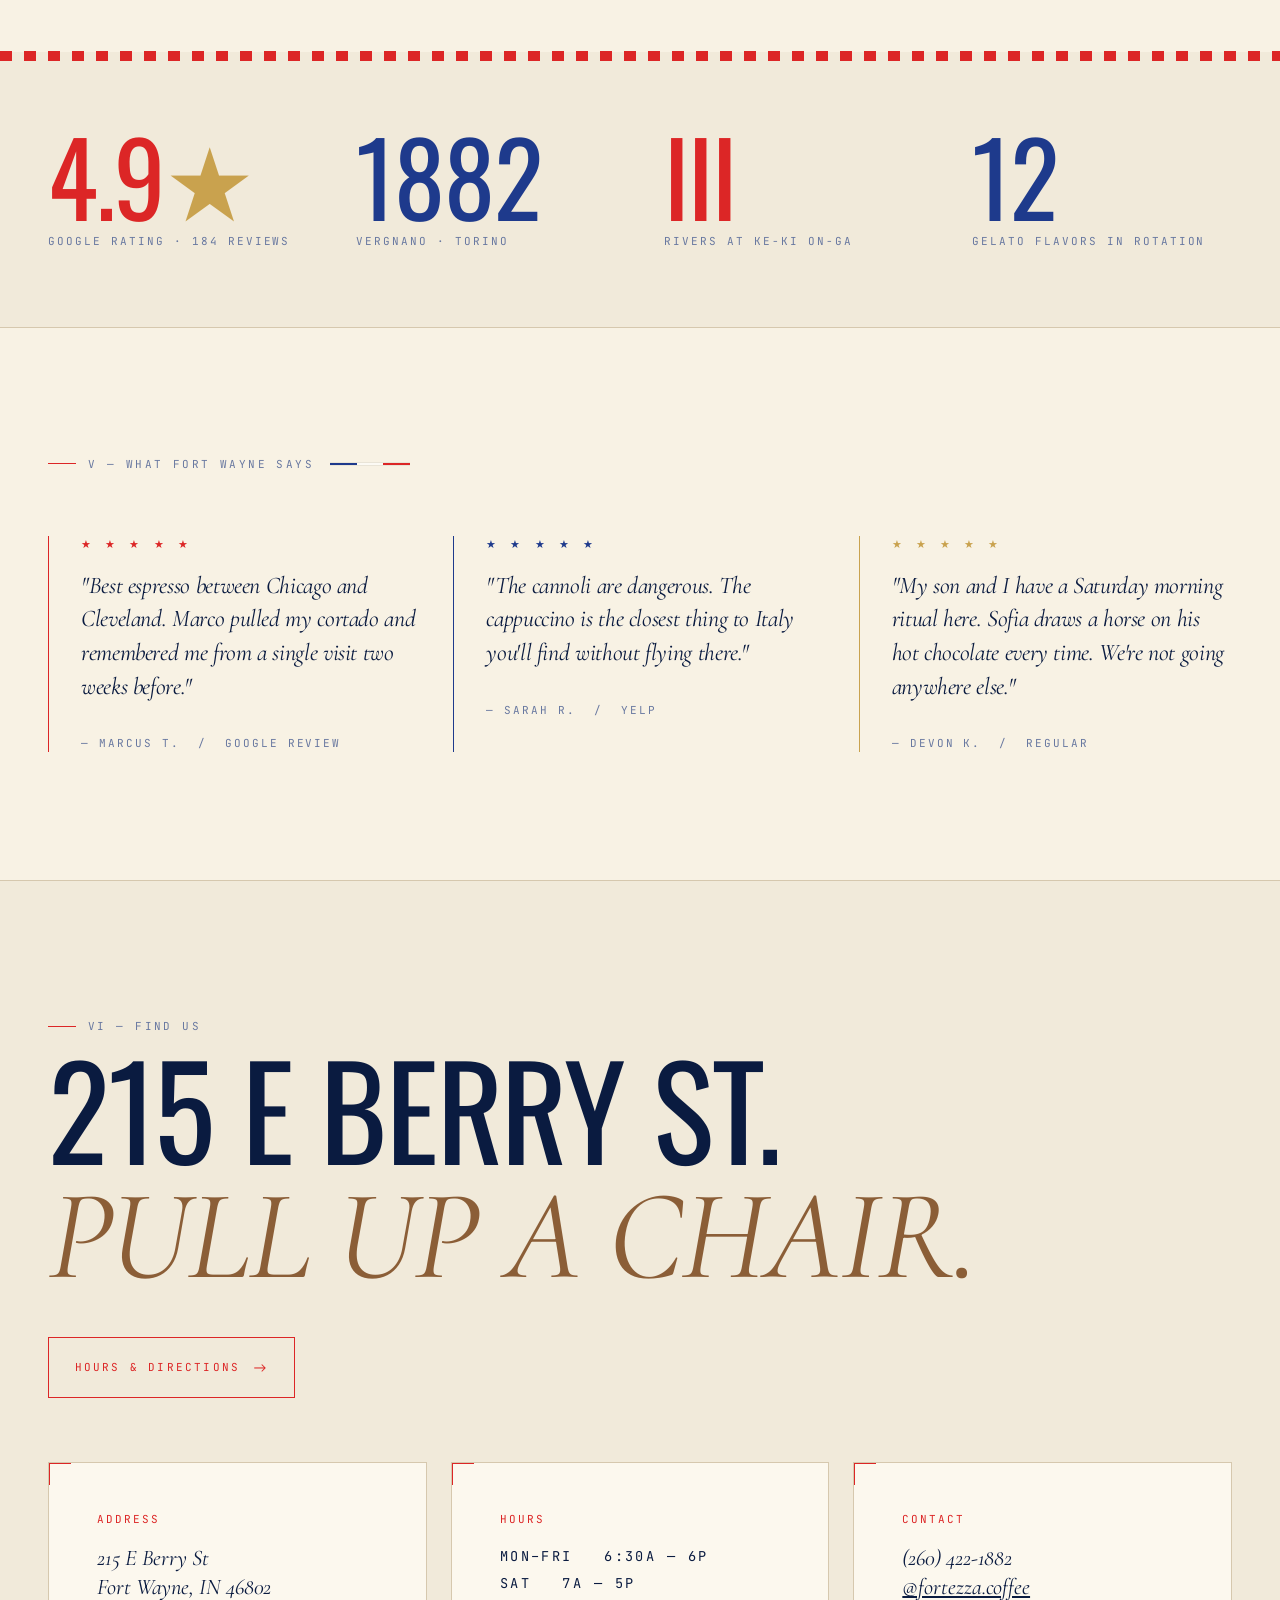
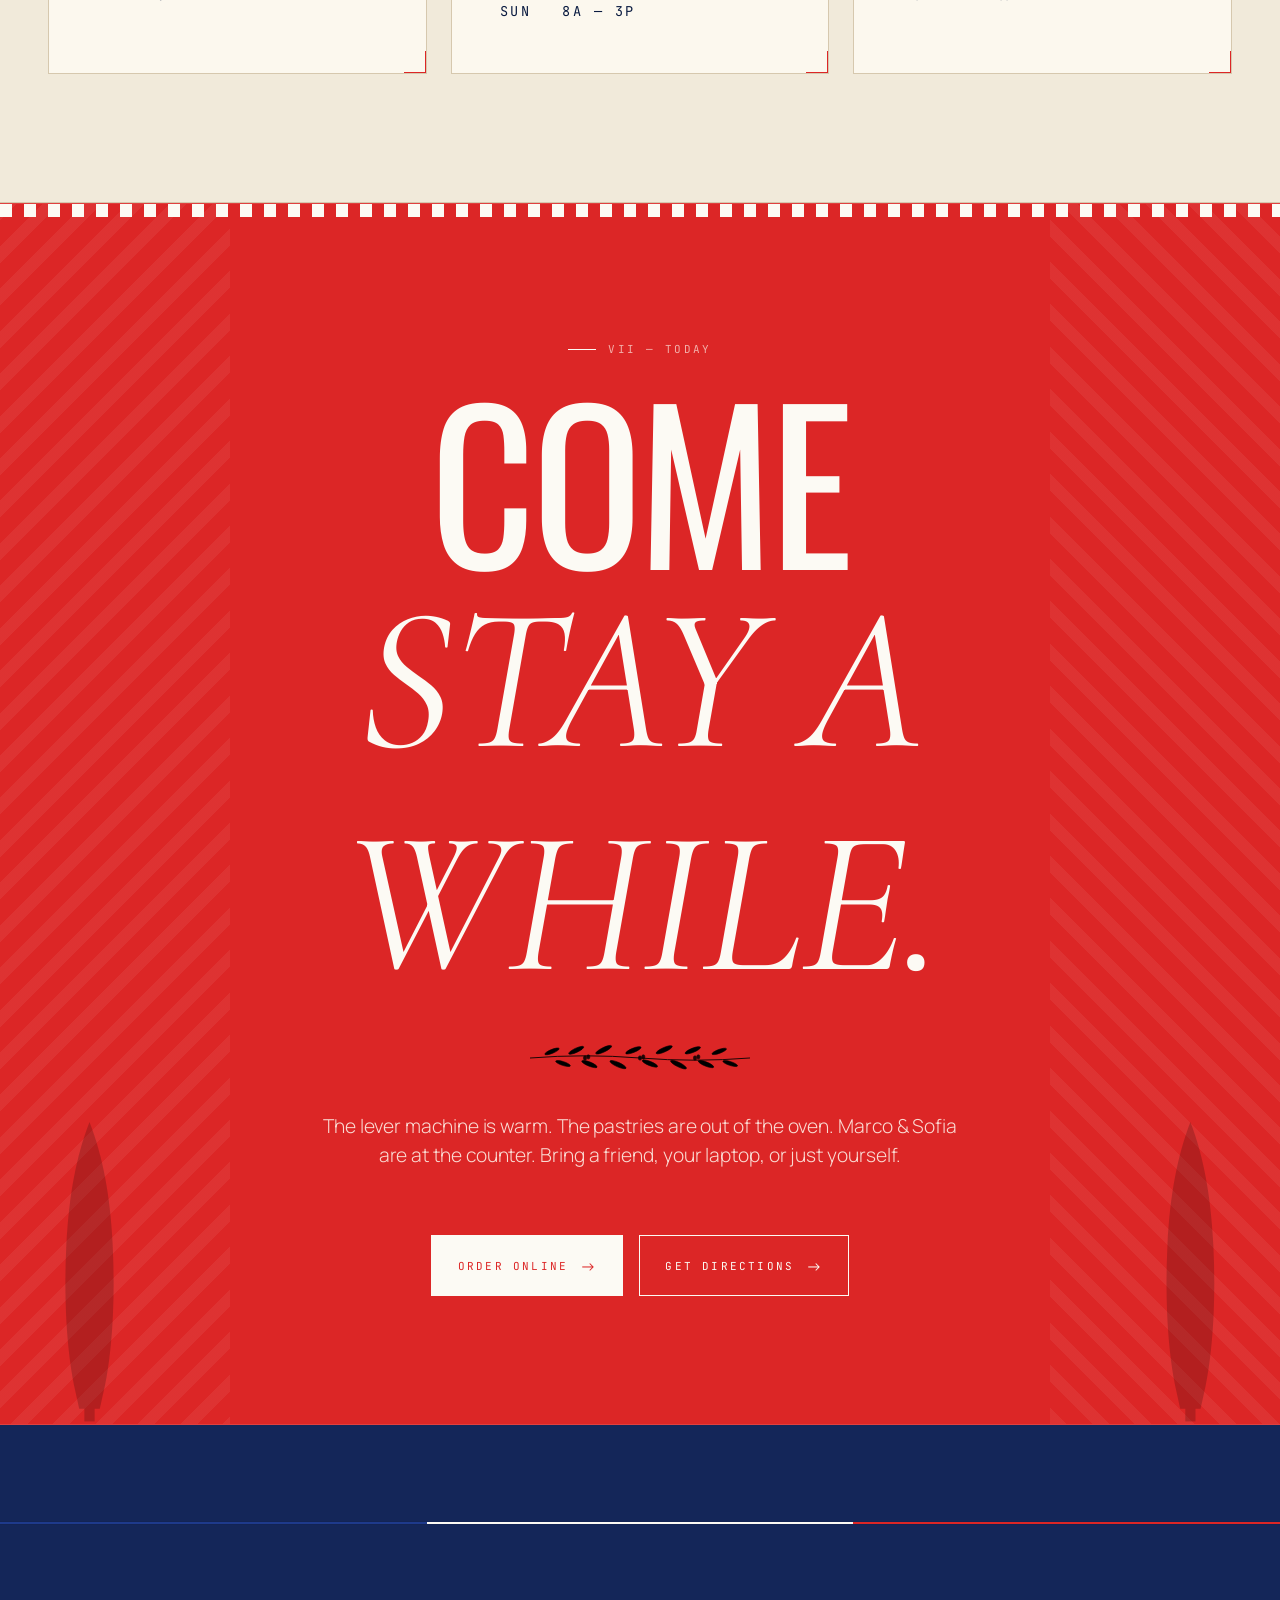
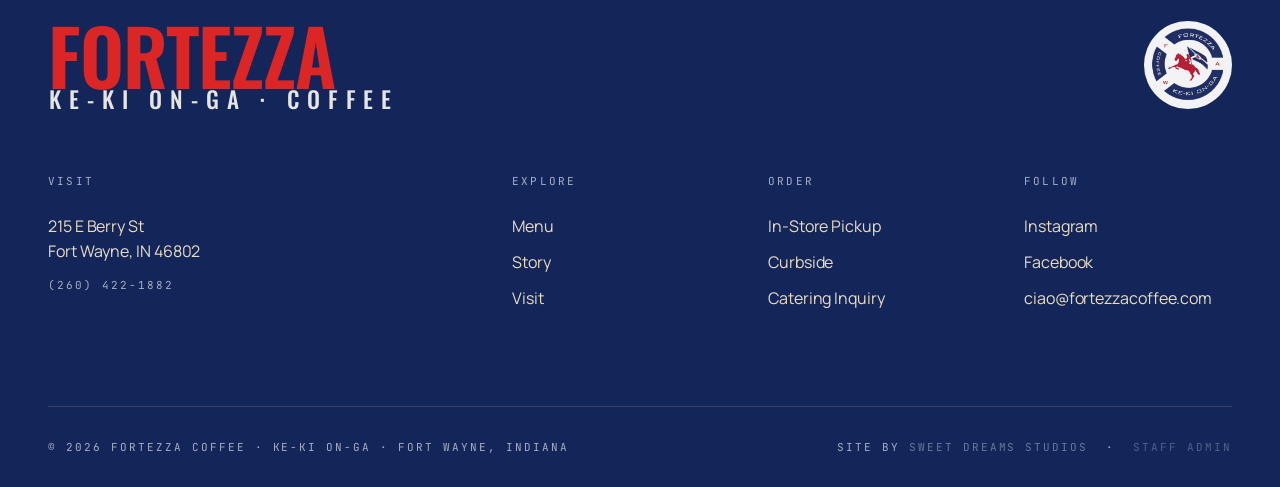
==== commit 6e0e9a7b: "feat: admin demo console + mobile nav redesign ADMIN CONSOLE (admin.html) - Single-file SPA, ~1500 l" ====
--- a/index.html
+++ b/index.html
@@ -620,7 +620,11 @@
     </div>
     <div class="footer-bottom">
       <span>© <span data-year>2026</span> Fortezza Coffee · Ke-Ki On-Ga · Fort Wayne, Indiana</span>
-      <span>Site by <a href="https://sweetdreamsmusic.com" target="_blank" rel="noopener">Sweet Dreams Studios</a></span>
+      <span>
+        Site by <a href="https://sweetdreamsmusic.com" target="_blank" rel="noopener">Sweet Dreams Studios</a>
+        &nbsp;·&nbsp;
+        <a href="admin.html" style="opacity: 0.7;">Staff Admin</a>
+      </span>
     </div>
   </div>
 </footer>
--- a/styles/globals.css
+++ b/styles/globals.css
@@ -292,69 +292,123 @@
 
 .nav-toggle { display: none; }
 @media (max-width: 800px) {
-  /* Mobile: contained pill nav — horizontal links, persistent backdrop, always readable */
+  /* Mobile nav: always-visible top bar, same horizontal layout as desktop —
+     monogram logo on the left, link row on the right.  No hamburger, no
+     pill containers, no overlap.  Persistent cream backdrop for legibility. */
   .nav {
-    padding: var(--s-3) var(--s-3);
+    padding: 0.7rem var(--s-4);
+    background: rgba(248, 242, 228, 0.94);
+    backdrop-filter: blur(20px) saturate(140%);
+    -webkit-backdrop-filter: blur(20px) saturate(140%);
+    border-bottom: 1px solid var(--border);
+    justify-content: space-between;
+    align-items: center;
+    gap: var(--s-3);
+    pointer-events: auto;
+    mix-blend-mode: normal;
+  }
+  /* Force navy text on the cream backdrop, even when on-hero */
+  .nav,
+  .nav.on-hero,
+  .nav.on-hero.scrolled,
+  .nav.scrolled { color: var(--text); }
+  .nav.on-hero .nav-brand,
+  .nav.on-hero.scrolled .nav-brand { color: var(--rosso); }
+  .nav.on-hero .nav-link,
+  .nav.on-hero.scrolled .nav-link { color: var(--text); }
+
+  /* Brand becomes a small "F" monogram badge — keeps the heraldic identity
+     in the nav without the wordmark eating space on a phone. */
+  .nav-brand {
+    position: relative;
+    left: auto; top: auto; transform: none;
+    width: 34px;
+    height: 34px;
+    border-radius: 50%;
+    background: var(--blu);
+    color: var(--rosso);
+    font-family: var(--font-display);
+    font-size: 1.25rem;
+    font-weight: 700;
+    line-height: 1;
+    display: inline-flex;
+    align-items: center;
     justify-content: center;
-    mix-blend-mode: normal;
-    pointer-events: none; /* let outer area pass clicks */
+    padding: 0;
+    border: 1px solid var(--blu);
+    flex-shrink: 0;
+    /* Hide the original "FORTEZZA" wordmark text via clip + replacement char */
+    overflow: hidden;
+    text-indent: -999px;
   }
-  .nav.on-hero,
-  .nav.on-hero.scrolled { color: var(--text); }
-  .nav.on-hero .nav-brand,
-  .nav.on-hero .nav-link { color: var(--text); }
-
-  /* Inner pill that holds brand + links */
-  .nav-brand,
-  .nav-links,
-  .nav-cta { pointer-events: auto; }
-
-  .nav-brand {
+  .nav-brand::before {
+    content: 'F';
+    text-indent: 0;
     position: absolute;
-    left: var(--s-4);
-    top: 50%;
-    transform: translateY(-50%);
-    background: rgba(255, 250, 241, 0.9);
-    backdrop-filter: blur(14px) saturate(140%);
-    -webkit-backdrop-filter: blur(14px) saturate(140%);
-    padding: 0.45rem 0.7rem;
-    border: 1px solid var(--border);
-    border-radius: 999px;
-    font-size: 1.05rem;
-    z-index: 2;
+    inset: 0;
+    display: grid;
+    place-items: center;
+    color: var(--rosso);
   }
   .nav-brand::after { display: none; }
 
+  /* Link row sits on the right, takes remaining space, evenly distributed */
   .nav-links {
     display: flex !important;
+    flex: 1;
     flex-direction: row;
+    justify-content: space-around;
+    align-items: center;
     gap: 0;
-    background: rgba(255, 250, 241, 0.9);
-    backdrop-filter: blur(14px) saturate(140%);
-    -webkit-backdrop-filter: blur(14px) saturate(140%);
-    border: 1px solid var(--border);
-    border-radius: 999px;
-    padding: 0.4rem 0.6rem;
-    margin: 0 auto;
-    align-items: center;
-    z-index: 1;
+    background: none;
+    backdrop-filter: none;
+    -webkit-backdrop-filter: none;
+    border: none;
+    border-radius: 0;
+    padding: 0;
+    margin: 0;
+    max-width: 360px;
+    margin-left: auto;
   }
   .nav-link {
     font-family: var(--font-mono);
-    font-size: 0.6rem;
-    letter-spacing: 0.18em;
+    font-size: 0.65rem;
+    letter-spacing: 0.20em;
     color: var(--text) !important;
-    padding: 0.45rem 0.7rem;
-    border-radius: 999px;
-    transition: background var(--dur-fast), color var(--dur-fast);
+    padding: 0.4rem 0.3rem;
+    border-radius: 0;
+    transition: color var(--dur-fast);
+    background: none !important;
+    position: relative;
   }
-  .nav-link::after { display: none; }
+  /* Keep the desktop-style red underline pattern for the active page */
+  .nav-link::after {
+    display: block !important;
+    content: '';
+    position: absolute;
+    left: 50%;
+    bottom: -2px;
+    transform: translateX(-50%);
+    width: 0;
+    height: 2px;
+    background: var(--rosso);
+    transition: width var(--dur) var(--ease-out);
+  }
+  .nav-link:hover::after,
+  .nav-link[aria-current="page"]::after { width: 70%; }
   .nav-link[aria-current="page"] {
-    background: var(--espresso);
-    color: var(--cream) !important;
+    background: none !important;
+    color: var(--rosso) !important;
   }
 
-  /* Hide the hamburger and CTA on mobile — links are always visible now */
+  /* The mobile nav is the source of truth — kill any scrolled-state overrides */
+  .nav.scrolled {
+    background: rgba(248, 242, 228, 0.94);
+    backdrop-filter: blur(20px) saturate(140%);
+    border-bottom-color: var(--border);
+  }
+
+  /* Still hide hamburger + CTA on mobile (cart-fab handles ordering) */
   .nav-toggle,
   .nav-cta { display: none; }
 
